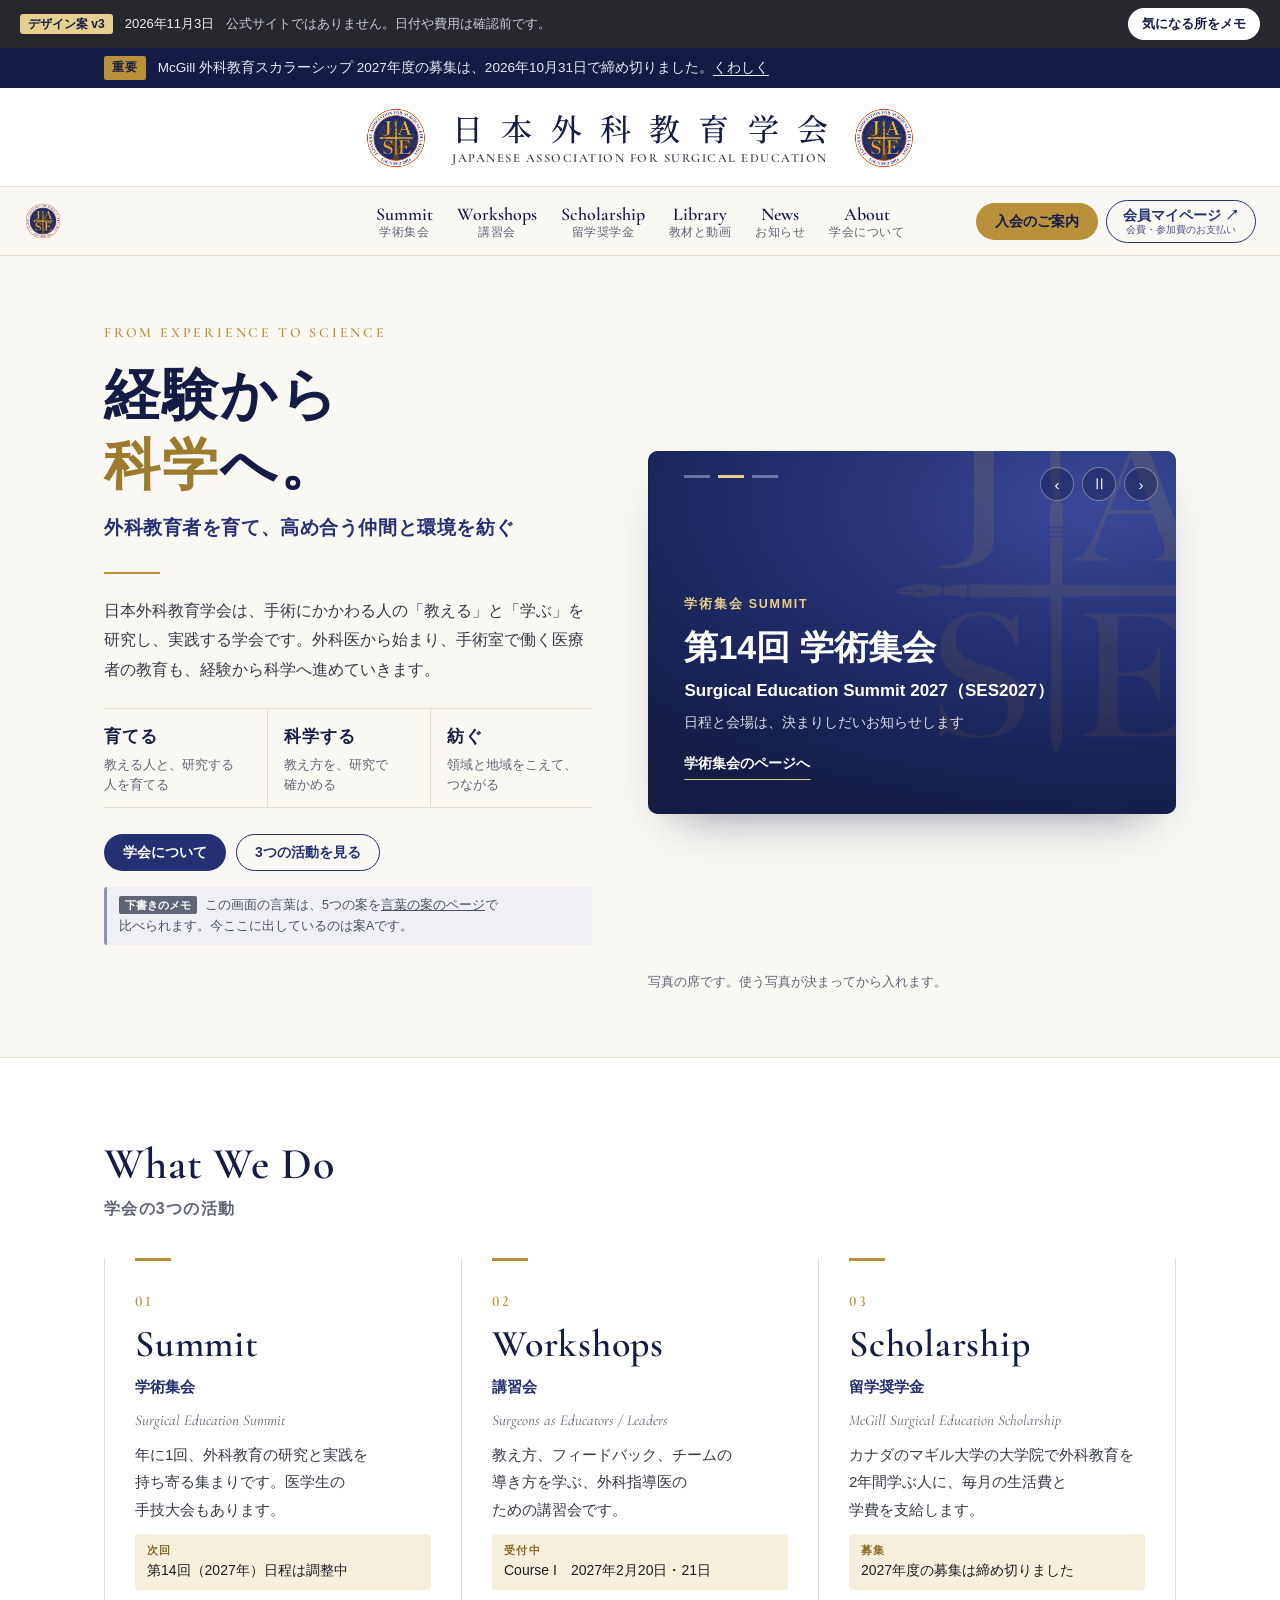
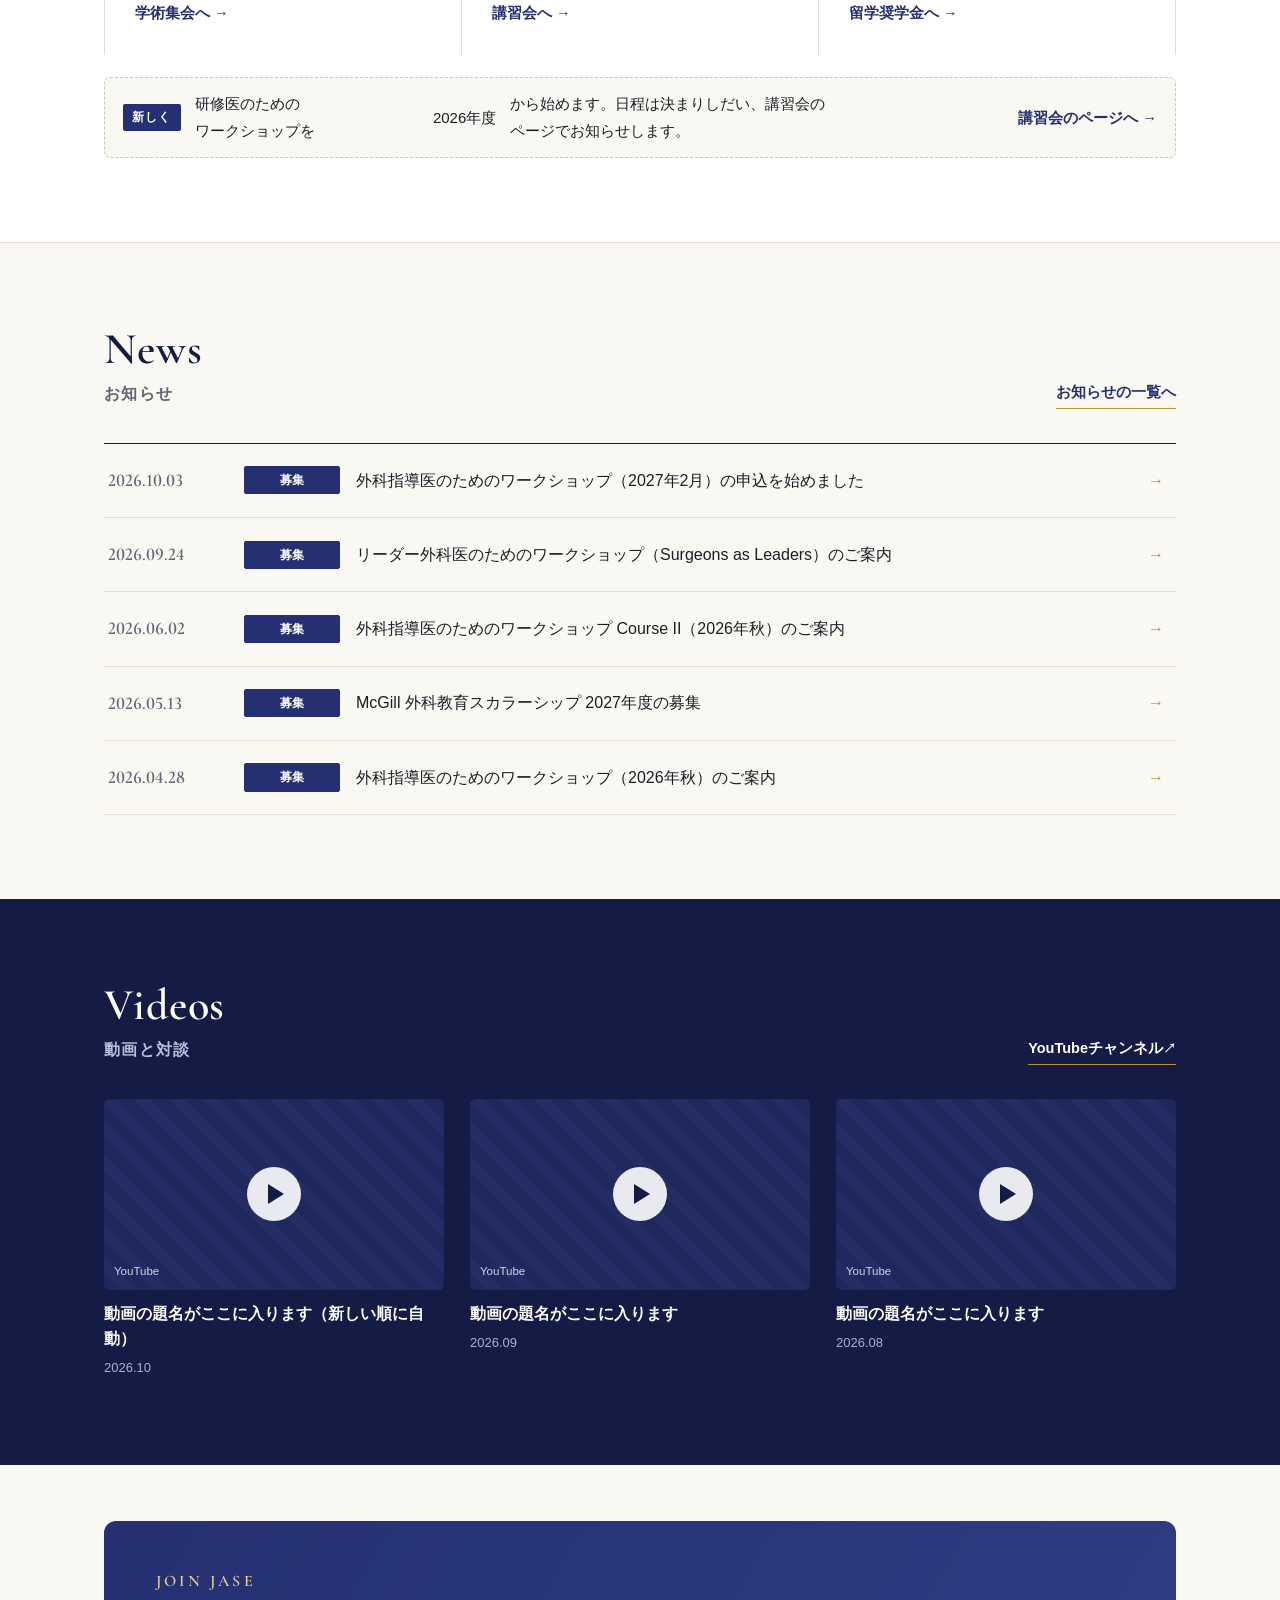
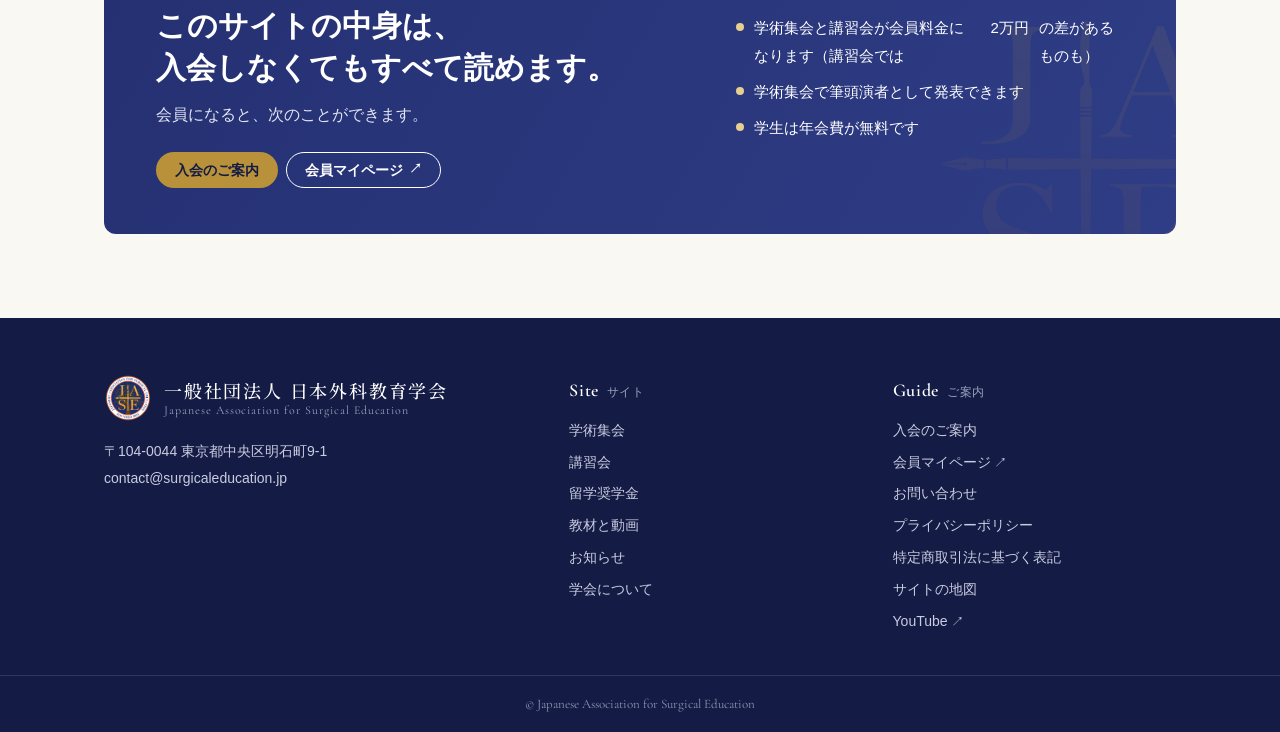
==== index.html @ 8f728ff6 "デザイン案 v3：ロゴの帯、3つの価値、言葉の案、受賞演題 学会の方の声を受けて、ロゴの帯を両側に紋章・間に学会名（明朝で仮置き）にし、 メニューの帯だけを画面の上に残す形にした。トップに3つの価値を" ====
<!doctype html>
<html lang="ja">
<head>
<meta charset="utf-8">
<meta name="viewport" content="width=device-width,initial-scale=1">
<title>【デザイン案】日本外科教育学会｜Japanese Association for Surgical Education</title>
<meta name="robots" content="noindex,nofollow">
<meta name="description" content="日本外科教育学会は、手術にかかわる人の「教える」と「学ぶ」を研究し、実践する学会です。学術集会、外科指導医のためのワークショップ、マギル大学への留学奨学金を通して、教育を経験から科学へ進めます。">
<link rel="preconnect" href="https://fonts.googleapis.com">
<link rel="preconnect" href="https://fonts.gstatic.com" crossorigin>
<link href="https://fonts.googleapis.com/css2?family=Cormorant+Garamond:ital,wght@0,500;0,600;1,500&display=swap" rel="stylesheet">
<!-- ロゴの帯の和文（明朝・仮置き）。使う字だけを読みこむ -->
<link href="https://fonts.googleapis.com/css2?family=Noto+Serif+JP:wght@500&text=%E4%B8%80%E8%88%AC%E7%A4%BE%E5%9B%A3%E6%B3%95%E4%BA%BA%E6%97%A5%E6%9C%AC%E5%A4%96%E7%A7%91%E6%95%99%E8%82%B2%E5%AD%A6%E4%BC%9A&display=swap" rel="stylesheet">
<link rel="stylesheet" href="style.css">
<link rel="stylesheet" href="draft-tools/memo.css">
</head>
<body data-page="トップ">

<!-- デザイン案です。日付・費用・名前は今のサイトから写したもので、学会の確認前です -->
<!-- 帯・お知らせの帯・ヘッダー・フッターは、ここで直してから python3 tools/parts.py でほかのページへ写す -->

<!-- part:bar -->
<!-- 下書きの帯：公開する本番では、この帯と draft-tools/ と robots の行を外す -->
<div class="dm-bar dm-ui" data-version="v3" data-date="2026-11-03">
<p><b>デザイン案 v3</b><span class="dm-date">2026年11月3日</span><span class="dm-warn">公式サイトではありません。日付や費用は確認前です。</span></p>
<button type="button" class="dm-toggle" aria-pressed="false">気になる所をメモ<span class="dm-count"></span></button>
</div>
<!-- /part:bar -->

<!-- part:notice -->
<div class="notice" data-sec="重要なお知らせの帯" role="region" aria-label="重要なお知らせ">
<div class="wrap"><b>重要</b><span>McGill 外科教育スカラーシップ 2027年度の募集は、2026年10月31日で締め切りました。<a href="scholarship.html">くわしく</a></span></div>
</div>
<!-- /part:notice -->

<!-- part:header -->
<!-- ロゴの帯：今のサイトの帯にならい、両側に紋章、間に学会名。和文の書体は、正式なロゴができるまでの仮置き -->
<div class="banner" data-sec="ロゴの帯">
<div class="wrap">
<a class="lockup" href="index.html" aria-label="日本外科教育学会 トップへ">
<img src="img/jase_seal.png" alt="日本外科教育学会の紋章">
<span class="name"><b>日本外科教育学会</b><span>Japanese Association for Surgical Education</span></span>
<img src="img/jase_seal.png" alt="">
</a>
</div>
</div>
<header class="hd" data-sec="メニュー">
<div class="wrap">
<a class="mini" href="index.html" aria-label="日本外科教育学会 トップへ" tabindex="-1"><img src="img/jase_seal.png" alt=""></a>
<nav class="gnav" aria-label="メインメニュー">
<a href="summit.html"><b>Summit</b><span>学術集会</span></a>
<a href="workshops.html"><b>Workshops</b><span>講習会</span></a>
<a href="scholarship.html"><b>Scholarship</b><span>留学奨学金</span></a>
<a href="library.html"><b>Library</b><span>教材と動画</span></a>
<a href="news.html"><b>News</b><span>お知らせ</span></a>
<a href="about.html"><b>About</b><span>学会について</span></a>
<a class="sp-only ext" href="#" data-todo="smoosy">会員マイページ</a>
</nav>
<div class="acts">
<a class="btn join" href="join.html">入会のご案内</a>
<a class="btn my" href="#" data-todo="smoosy"><span>会員マイページ ↗</span><small>会費・参加費のお支払い</small></a>
<button class="menu-btn" aria-label="メニューを開く" aria-expanded="false"><i></i></button>
</div>
</div>
</header>
<!-- /part:header -->

<main>
<section class="hero">
<div class="wrap">
<div data-sec="最初の画面">
<p class="eyebrow">FROM EXPERIENCE TO SCIENCE</p>
<h1 class="phrase">経験から<br><span class="em">科学</span>へ。</h1>
<p class="tag phrase">外科教育者を育て、高め合う仲間と環境を紡ぐ</p>
<div class="rule"></div>
<p class="lead">日本外科教育学会は、手術にかかわる人の「教える」と「学ぶ」を研究し、実践する学会です。外科医から始まり、手術室で働く医療者の教育も、経験から科学へ進めていきます。</p>
<ul class="values" aria-label="3つの価値">
<li><b>育てる</b><span>教える人と、研究する人を育てる</span></li>
<li><b>科学する</b><span>教え方を、研究で確かめる</span></li>
<li><b>紡ぐ</b><span>領域と地域をこえて、つながる</span></li>
</ul>
<div class="more"><a class="btn navy" href="about.html">学会について</a><a class="btn line pc-only" href="#pillars" style="color:var(--navy)">3つの活動を見る</a></div>
<p class="dm-note dm-ui">この画面の言葉は、5つの案を<a href="copy-ideas.html" style="text-decoration:underline">言葉の案のページ</a>で比べられます。今ここに出しているのは案Aです。</p>
</div>

<div class="car" data-sec="カルーセル" aria-roledescription="carousel" aria-label="注目のお知らせ">
<div class="track">
<article class="slide s1x" aria-roledescription="slide" aria-label="1枚目（全3枚）">
<div class="bg"></div>
<p class="kind">講習会 WORKSHOPS　受付中</p>
<p class="big">Surgeons as Educators</p>
<p class="ja">外科指導医のためのワークショップ Course I</p>
<p class="meta"><span class="nw">2027年2月20日（土）・21日（日）</span>　<span class="nw">聖路加国際大学</span></p>
<a class="go" href="workshops.html#courses">くわしく見る</a>
</article>
<article class="slide s2x" aria-roledescription="slide" aria-label="2枚目（全3枚）">
<div class="bg"></div>
<p class="kind">学術集会 SUMMIT</p>
<p class="big ja-big">第14回 学術集会</p>
<p class="ja">Surgical Education Summit 2027（SES2027）</p>
<p class="meta">日程と会場は、決まりしだいお知らせします</p>
<a class="go" href="summit.html">学術集会のページへ</a>
</article>
<article class="slide s3" aria-roledescription="slide" aria-label="3枚目（全3枚）">
<div class="bg"><div class="thumb"></div><div class="play"></div></div>
<p class="kind">動画 VIDEOS　新着</p>
<p class="ja" style="font-size:19px">新しい動画の題名がここに入ります</p>
<p class="meta">学会のYouTubeチャンネルの新着です</p>
<a class="go" href="library.html#videos">動画を見る</a>
</article>
</div>
<div class="dots" role="tablist"><button aria-label="1枚目" aria-current="true"></button><button aria-label="2枚目"></button><button aria-label="3枚目"></button></div>
<div class="car-ui"><button class="prev" aria-label="前へ">‹</button><button class="pause" aria-label="自動の切りかえを止める">Ⅱ</button><button class="next" aria-label="次へ">›</button></div>
</div>
<p class="photo-note">写真の席です。使う写真が決まってから入れます。</p>
</div>
</section>

<section class="sec pillars" id="pillars" data-sec="3つの活動">
<div class="wrap">
<div class="sec-hd"><div><span class="en">What We Do</span><h2>学会の3つの活動</h2></div></div>
<div class="p-grid">
<a class="p-card" href="summit.html">
<span class="num">01</span>
<span class="en">Summit</span>
<span class="ja">学術集会</span>
<span class="full">Surgical Education Summit</span>
<p class="phrase">年に1回、外科教育の研究と実践を持ち寄る集まりです。医学生の手技大会もあります。</p>
<span class="next"><b>次回</b>第14回（2027年）日程は調整中</span>
<span class="go">学術集会へ</span>
</a>
<a class="p-card" href="workshops.html">
<span class="num">02</span>
<span class="en">Workshops</span>
<span class="ja">講習会</span>
<span class="full">Surgeons as Educators / Leaders</span>
<p class="phrase">教え方、フィードバック、チームの導き方を学ぶ、外科指導医のための講習会です。</p>
<span class="next"><b>受付中</b>Course I　2027年2月20日・21日</span>
<span class="go">講習会へ</span>
</a>
<a class="p-card" href="scholarship.html">
<span class="num">03</span>
<span class="en">Scholarship</span>
<span class="ja">留学奨学金</span>
<span class="full">McGill Surgical Education Scholarship</span>
<p class="phrase">カナダのマギル大学の大学院で外科教育を2年間学ぶ人に、毎月の生活費と学費を支給します。</p>
<span class="next"><b>募集</b>2027年度の募集は締め切りました</span>
<span class="go">留学奨学金へ</span>
</a>
</div>
<a class="resident" href="workshops.html#resident"><b>新しく</b>研修医のためのワークショップを<span class="nw">2026年度</span>から始めます。日程は決まりしだい、講習会のページでお知らせします。<span class="go">講習会のページへ →</span></a>
</div>
</section>

<section class="sec" id="news" data-sec="お知らせ">
<div class="wrap">
<div class="sec-hd"><div><span class="en">News</span><h2>お知らせ</h2></div><a class="link" href="news.html">お知らせの一覧へ</a></div>
<div class="news-list">
<a href="news-article.html"><time>2026.10.03</time><span class="label k">募集</span><span class="t">外科指導医のためのワークショップ（2027年2月）の申込を始めました</span></a>
<a href="#" data-todo="article"><time>2026.09.24</time><span class="label k">募集</span><span class="t">リーダー外科医のためのワークショップ（Surgeons as Leaders）のご案内</span></a>
<a href="#" data-todo="article"><time>2026.06.02</time><span class="label k">募集</span><span class="t">外科指導医のためのワークショップ Course II（2026年秋）のご案内</span></a>
<a href="#" data-todo="article"><time>2026.05.13</time><span class="label k">募集</span><span class="t">McGill 外科教育スカラーシップ 2027年度の募集</span></a>
<a href="#" data-todo="article"><time>2026.04.28</time><span class="label k">募集</span><span class="t">外科指導医のためのワークショップ（2026年秋）のご案内</span></a>
</div>
</div>
</section>

<section class="sec videos" data-sec="動画と対談">
<div class="wrap">
<div class="sec-hd"><div><span class="en">Videos</span><h2>動画と対談</h2></div><a class="link ext" href="#" data-todo="youtube">YouTubeチャンネル</a></div>
<div class="v-grid">
<a class="v-card" href="#" data-todo="youtube"><div class="th"><small>YouTube</small></div><p>動画の題名がここに入ります（新しい順に自動）</p><time>2026.10</time></a>
<a class="v-card" href="#" data-todo="youtube"><div class="th"><small>YouTube</small></div><p>動画の題名がここに入ります</p><time>2026.09</time></a>
<a class="v-card" href="#" data-todo="youtube"><div class="th"><small>YouTube</small></div><p>動画の題名がここに入ります</p><time>2026.08</time></a>
</div>
</div>
</section>

<section id="join" data-sec="入会の帯">
<div class="wrap">
<div class="join-band">
<div>
<p class="en">JOIN JASE</p>
<h2 class="phrase">このサイトの中身は、<br>入会しなくてもすべて読めます。</h2>
<p>会員になると、次のことができます。</p>
<div class="acts"><a class="btn join" href="join.html">入会のご案内</a><a class="btn my ext" href="#" data-todo="smoosy">会員マイページ</a></div>
</div>
<ul>
<li>学術集会と講習会が会員料金になります（講習会では<span class="nw">2万円</span>の差があるものも）</li>
<li>学術集会で筆頭演者として発表できます</li>
<li>学生は年会費が無料です</li>
</ul>
</div>
</div>
</section>
</main>

<!-- part:footer -->
<footer class="ft" data-sec="フッター">
<div class="wrap">
<div>
<a class="brand" href="index.html"><img src="img/jase_seal.png" alt=""><div><b>一般社団法人 日本外科教育学会</b><span>Japanese Association for Surgical Education</span></div></a>
<address>〒104-0044 東京都中央区明石町9-1<br>contact@surgicaleducation.jp</address>
</div>
<div><h3>Site<small>サイト</small></h3><ul><li><a href="summit.html">学術集会</a></li><li><a href="workshops.html">講習会</a></li><li><a href="scholarship.html">留学奨学金</a></li><li><a href="library.html">教材と動画</a></li><li><a href="news.html">お知らせ</a></li><li><a href="about.html">学会について</a></li></ul></div>
<div><h3>Guide<small>ご案内</small></h3><ul><li><a href="join.html">入会のご案内</a></li><li><a class="ext" href="#" data-todo="smoosy">会員マイページ </a></li><li><a href="contact.html">お問い合わせ</a></li><li><a href="#" data-todo="page">プライバシーポリシー</a></li><li><a href="#" data-todo="page">特定商取引法に基づく表記</a></li><li><a href="#" data-todo="page">サイトの地図</a></li><li><a class="ext" href="#" data-todo="youtube">YouTube </a></li></ul></div>
</div>
<p class="copy">© Japanese Association for Surgical Education</p>
</footer>
<!-- /part:footer -->

<script src="site.js"></script>
<script src="draft-tools/memo.js"></script>
</body>
</html>
---- style.css ----
/* 日本外科教育学会 サイトのデザイン案 2026-11-03（v1 トップ、v2 下層ページ）
   色はロゴの紺（#243071）と金から取った。英字はロゴと同じ系統のセリフ、和文はゴシック。 */
:root{
  --navy:#243071;
  --navy-deep:#141b45;
  --navy-soft:#e9ebf4;
  --gold:#b8913a;
  --gold-light:#e6cf8f;
  --gold-wash:#f6efdc;
  --paper:#faf8f3;
  --white:#ffffff;
  --ink:#1b1e27;
  --sub:#5f6574;
  --line:#e4dfd2;
  --font-ja:"Hiragino Sans","Hiragino Kaku Gothic ProN","Noto Sans JP",sans-serif;
  --font-en:"Cormorant Garamond","Times New Roman",serif;
  --font-mincho:"Noto Serif JP","Hiragino Mincho ProN","Yu Mincho","YuMincho",serif;
  --wrap:1120px;
}
*{box-sizing:border-box;margin:0;padding:0}
html{scroll-behavior:smooth}
body{font-family:var(--font-ja);color:var(--ink);background:var(--paper);line-height:1.85;font-size:16px;-webkit-font-smoothing:antialiased}
a{color:inherit;text-decoration:none}
img{max-width:100%;display:block}
.wrap{max-width:var(--wrap);margin:0 auto;padding:0 24px}
.en{font-family:var(--font-en);letter-spacing:.02em}
/* セリフの数字は高さがそろわない（オールドスタイル）ので、そろう数字にする */
.en,.slide .big,time,.num,.gnav b{font-variant-numeric:lining-nums;font-feature-settings:"lnum" 1}
.phrase{word-break:auto-phrase;text-wrap:pretty}
:focus-visible{outline:3px solid var(--gold);outline-offset:3px}

/* 重要な連絡の帯 */
.notice{background:var(--navy-deep);color:#e9ebf4;font-size:13.5px}
.notice .wrap{display:flex;gap:12px;align-items:center;padding-top:8px;padding-bottom:8px}
.notice b{font-size:11.5px;letter-spacing:.08em;background:var(--gold);color:var(--navy-deep);padding:1px 8px;border-radius:2px;flex:0 0 auto}
.notice a{text-decoration:underline;text-underline-offset:3px;white-space:nowrap}

/* ヘッダー */
/* ロゴの帯：両側に紋章、間に学会名。2行とも同じ幅にそろえる（text-align-last:justify） */
.banner{background:var(--white);border-bottom:1px solid var(--line)}
.banner .wrap{display:flex;justify-content:center;padding-top:18px;padding-bottom:16px}
.lockup{display:inline-flex;align-items:center;gap:24px}
.lockup img{width:64px;height:64px}
.lockup .name{display:grid;width:max-content;gap:6px}
.lockup .name b{display:block;font-family:var(--font-mincho);font-weight:500;font-size:31px;line-height:1.1;color:var(--navy-deep);text-align:justify;text-align-last:justify;text-justify:inter-character}
.lockup .name span{display:block;font-family:var(--font-en);font-size:12.5px;font-weight:600;letter-spacing:.12em;line-height:1.2;text-transform:uppercase;color:#3b3f4b;text-align:justify;text-align-last:justify;white-space:nowrap}
/* メニューの帯：ここだけ画面の上に残る。ロゴの帯が見えなくなったら、左に小さな紋章を出す */
.hd{position:sticky;top:0;z-index:20;background:rgba(250,248,243,.94);backdrop-filter:blur(8px);border-bottom:1px solid var(--line)}
.hd .wrap{display:grid;grid-template-columns:1fr auto 1fr;align-items:center;height:68px;gap:20px;max-width:1340px}
.hd .gnav{justify-self:center}
.hd .acts{grid-column:3;justify-self:end}
.hd .mini{display:block;width:38px;opacity:0;pointer-events:none;transition:opacity .25s}
.hd.stuck .mini{opacity:1;pointer-events:auto}
.hd .mini img{width:38px;height:38px}
.brand{display:flex;align-items:center;gap:12px}
.brand img{width:48px;height:48px}
.brand b{display:block;font-size:18px;letter-spacing:.06em;font-weight:700;color:var(--navy-deep);line-height:1.3}
.brand span{display:block;font-family:var(--font-en);font-size:12px;letter-spacing:.08em;color:var(--sub);line-height:1.2;white-space:nowrap}
.brand div{min-width:0}
.gnav{display:flex;gap:4px}
.gnav a{display:block;text-align:center;padding:6px 10px;border-radius:4px;line-height:1.25;white-space:nowrap}
.gnav a b{display:block;font-family:var(--font-en);font-size:18px;font-weight:600;color:var(--navy-deep)}
.gnav a span{display:block;font-size:12px;color:var(--sub);letter-spacing:.04em}
.gnav a:hover{background:var(--navy-soft)}
.gnav .sp-only{display:none}
.acts{display:flex;gap:8px;align-items:center}
.btn{display:inline-flex;align-items:center;gap:6px;font-weight:700;font-size:14px;border-radius:999px;padding:9px 18px;line-height:1.2;border:1.5px solid transparent;transition:background .2s,color .2s;white-space:nowrap}
.btn.join{background:var(--gold);color:var(--navy-deep)}
.btn.join:hover{background:var(--gold-light)}
.btn.my{border-color:var(--navy);color:var(--navy)}
.btn.my:hover{background:var(--navy);color:#fff}
.hd .btn.my{flex-direction:column;gap:0;padding:6px 16px}
.hd .btn.my small{font-size:10px;font-weight:500;opacity:.8}
.photo-note{grid-column:2;font-size:12.5px;color:var(--sub);margin-top:-36px}
.btn.navy{background:var(--navy);color:#fff}
.btn.navy:hover{background:var(--navy-deep)}
.btn.line{border-color:currentColor}
.ext::after{content:"↗";font-size:.9em}
.menu-btn{display:none;width:44px;height:44px;border:1.5px solid var(--line);border-radius:8px;background:#fff;align-items:center;justify-content:center}
.menu-btn i,.menu-btn i::before,.menu-btn i::after{display:block;width:18px;height:2px;background:var(--navy-deep);position:relative;content:""}
.menu-btn i::before{position:absolute;top:-6px}
.menu-btn i::after{position:absolute;top:6px}

/* 最初の画面 */
.hero{padding:64px 0 56px}
.hero .wrap{display:grid;grid-template-columns:1fr 1.08fr;gap:56px;align-items:center}
.eyebrow{font-family:var(--font-en);font-size:14px;letter-spacing:.2em;color:var(--gold);font-weight:600}
.hero h1 .em{color:#9c7a2e}
.hero h1{font-size:56px;line-height:1.25;letter-spacing:.04em;color:var(--navy-deep);margin:14px 0 10px;font-weight:800}
.hero .tag{font-size:19px;font-weight:700;color:var(--navy);letter-spacing:.03em;text-wrap:balance}
.hero .rule{width:56px;height:2px;background:var(--gold);margin:26px 0 22px}
.hero p.lead{font-size:16px;color:#363b48}
.hero .more{margin-top:26px;display:flex;gap:10px;flex-wrap:wrap}
/* 受賞演題 */
.awards{list-style:none;border-top:1px solid var(--ink)}
.awards li{display:grid;grid-template-columns:200px 1fr;gap:6px 24px;padding:16px 4px;border-bottom:1px solid var(--line);align-items:baseline}
.awards .aw{font-size:13px;font-weight:700;color:#7a5f22;letter-spacing:.04em}
.awards b{font-size:15.5px;font-weight:700;color:var(--navy-deep);word-break:auto-phrase;text-wrap:pretty}

/* 言葉の案を比べるページ（下書きだけのページ） */
.ideas{display:grid;grid-template-columns:repeat(2,1fr);gap:24px}
.idea{background:var(--white);border:1px solid var(--line);border-radius:10px;overflow:hidden;display:flex;flex-direction:column}
.idea-hd{display:flex;gap:14px;align-items:center;padding:16px 22px;border-bottom:1px solid var(--line);background:var(--paper)}
.idea-no{display:grid;place-items:center;width:38px;height:38px;border-radius:50%;background:var(--navy);color:#fff;font-family:var(--font-en);font-size:20px;font-weight:600;flex:0 0 auto}
.idea-hd b{display:block;font-size:16px;color:var(--navy-deep);line-height:1.5}
.idea-hd div span{display:block;font-size:12.5px;color:var(--sub)}
.mock{padding:28px 28px 26px}
.mock .m-main{font-size:42px;line-height:1.28;font-weight:800;color:var(--navy-deep);letter-spacing:.04em;margin:10px 0 8px;word-break:auto-phrase}
.mock .m-main .em{color:#9c7a2e}
.mock .tag{font-size:16px;font-weight:700;color:var(--navy);letter-spacing:.03em;word-break:auto-phrase;text-wrap:balance}
.mock .rule{width:48px;height:2px;background:var(--gold);margin:18px 0 16px}
.mock .lead{font-size:15px;color:#363b48;word-break:auto-phrase;text-wrap:pretty}
.aim{margin-top:auto;padding:16px 22px 18px;border-top:1px dashed var(--line);font-size:14px;color:#4a4f5c;word-break:auto-phrase}
.aim b{display:inline-block;margin-right:8px;font-size:12px;color:#7a5f22;background:var(--gold-wash);border:1px solid var(--gold-light);border-radius:2px;padding:0 7px}

/* 3つの価値（ミッション宣言の柱） */
.values{list-style:none;display:grid;grid-template-columns:repeat(3,1fr);margin-top:24px;border-top:1px solid var(--line);border-bottom:1px solid var(--line)}
.values li{padding:12px 14px 12px 0;display:grid;gap:2px}
.values li + li{padding-left:16px;border-left:1px solid var(--line)}
.values b{font-size:17px;font-weight:800;color:var(--navy-deep);letter-spacing:.06em}
.values span{font-size:12.5px;color:var(--sub);line-height:1.6;word-break:auto-phrase}

/* カルーセル */
.car{position:relative;border-radius:10px;overflow:hidden;background:var(--navy-deep);box-shadow:0 24px 48px -28px rgba(20,27,69,.55)}
.car .track{display:flex;transition:transform .6s cubic-bezier(.4,0,.2,1)}
.slide{flex:0 0 100%;aspect-ratio:16/11;position:relative;color:#fff;padding:34px 36px;display:flex;flex-direction:column;justify-content:flex-end}
.slide .bg{position:absolute;inset:0;z-index:0}
.slide>*:not(.bg){position:relative;z-index:1}
.s2x .bg{background:radial-gradient(120% 90% at 85% 15%,#3a4a9a 0%,var(--navy) 45%,var(--navy-deep) 100%)}
.s2x .bg::after{content:"";position:absolute;right:-60px;top:-40px;width:360px;height:360px;background:url(img/jase_mark.png) center/contain no-repeat;opacity:.13}
.s1x .bg{background:linear-gradient(135deg,#1c2560 0%,#2c3a82 60%,#3c4c97 100%)}
.s1x .bg::after{content:"";position:absolute;left:36px;right:36px;top:34px;height:1px;background:rgba(230,207,143,.6)}
.s3 .bg{background:#10163a}
.s3 .thumb{position:absolute;inset:0;background:repeating-linear-gradient(45deg,#1a2252 0 14px,#1d2659 14px 28px)}
.s3 .play{position:absolute;left:50%;top:42%;transform:translate(-50%,-50%);width:72px;height:72px;border-radius:50%;background:rgba(255,255,255,.92)}
.s3 .play::after{content:"";position:absolute;left:29px;top:22px;border-left:20px solid var(--navy-deep);border-top:14px solid transparent;border-bottom:14px solid transparent}
.slide .kind{font-size:12.5px;letter-spacing:.14em;color:var(--gold-light);font-weight:700}
.slide .big{font-family:var(--font-en);font-size:46px;line-height:1.05;font-weight:600;margin:8px 0 6px}
.slide .big.ja-big{font-family:var(--font-ja);font-size:34px;font-weight:800;line-height:1.3}
.slide .ja{font-size:17px;font-weight:700}
.slide .meta{font-size:14px;opacity:.85;margin-top:4px}
.slide .go{margin-top:16px;align-self:flex-start;font-size:13.5px;font-weight:700;border-bottom:1px solid var(--gold-light);padding-bottom:2px}
.car-ui{position:absolute;right:18px;top:16px;display:flex;gap:8px;align-items:center;z-index:2}
.car-ui button{width:34px;height:34px;border-radius:50%;border:1px solid rgba(255,255,255,.35);background:rgba(20,27,69,.4);color:#fff;font-size:15px;cursor:pointer}
.dots{position:absolute;left:36px;top:24px;display:flex;gap:8px;z-index:2}
.dots button{width:26px;height:3px;border:0;background:rgba(255,255,255,.35);cursor:pointer;padding:0}
.dots button[aria-current="true"]{background:var(--gold-light)}

/* 見出しの共通 */
.sec{padding:84px 0}
.sec-hd{display:flex;align-items:flex-end;justify-content:space-between;gap:20px;margin-bottom:34px}
.sec-hd .en{display:block;font-size:44px;line-height:1;color:var(--navy-deep);font-weight:600}
.sec-hd h2{font-size:16px;color:var(--sub);font-weight:700;letter-spacing:.08em;margin-top:8px}
.sec-hd .link{font-size:14.5px;font-weight:700;color:var(--navy);border-bottom:1px solid var(--gold);padding-bottom:2px;white-space:nowrap}

/* 3本柱 */
.pillars{background:var(--white);border-top:1px solid var(--line);border-bottom:1px solid var(--line)}
.p-grid{display:grid;grid-template-columns:repeat(3,1fr);gap:0;border-left:1px solid var(--line)}
.p-card{border-right:1px solid var(--line);padding:30px 30px 28px;display:flex;flex-direction:column;gap:10px;position:relative;transition:background .25s}
.p-card:hover{background:var(--paper)}
.p-card::before{content:"";position:absolute;left:30px;top:0;width:36px;height:3px;background:var(--gold)}
.p-card .num{font-family:var(--font-en);font-size:15px;color:var(--gold);font-weight:600;letter-spacing:.1em}
.p-card .en{font-size:38px;line-height:1;color:var(--navy-deep);font-weight:600}
.p-card .ja{font-size:15px;font-weight:700;color:var(--navy)}
.p-card .full{font-family:var(--font-en);font-size:15px;color:var(--sub);font-style:italic;line-height:1.3}
.p-card p{font-size:15px;color:#363b48}
.p-card .next{margin-top:auto;display:grid;gap:0;font-size:14px;background:var(--gold-wash);padding:8px 12px;border-radius:4px;line-height:1.6}
.p-card .next b{font-size:11px;letter-spacing:.12em;color:#8a6a24}
.p-card .go{font-size:14.5px;font-weight:700;color:var(--navy)}
.p-card .go::after{content:" →"}
.resident .go{margin-left:auto;font-weight:700;color:var(--navy);white-space:nowrap}
.resident{margin-top:22px;display:flex;gap:14px;align-items:center;font-size:15px;border:1px dashed #cfc6ae;border-radius:6px;padding:12px 18px;background:var(--paper)}
.resident b{font-size:12px;letter-spacing:.1em;background:var(--navy);color:#fff;padding:2px 9px;border-radius:2px;flex:0 0 auto}

/* お知らせ */
.news-list{border-top:1px solid var(--ink)}
.news-list a{display:grid;grid-template-columns:120px 96px 1fr 24px;gap:16px;align-items:center;padding:20px 4px;border-bottom:1px solid var(--line);transition:background .2s}
.news-list a:hover{background:var(--white)}
.news-list time{font-family:var(--font-en);font-size:18px;color:var(--sub);font-weight:600}
.label{font-size:12px;font-weight:700;text-align:center;padding:2px 0;border-radius:2px;border:1px solid var(--navy);color:var(--navy)}
.label.k{background:var(--navy);color:#fff}
.news-list span.t{font-size:16px}
.news-list a::after{content:"→";color:var(--gold);font-weight:700}

/* 動画 */
.videos{background:var(--navy-deep);color:#fff}
.videos .sec-hd .en{color:#fff}
.videos .sec-hd h2{color:#b9bfd6}
.videos .sec-hd .link{color:#fff}
.v-grid{display:grid;grid-template-columns:repeat(3,1fr);gap:26px}
.v-card .th{aspect-ratio:16/9;border-radius:6px;position:relative;overflow:hidden;background:repeating-linear-gradient(45deg,#1f285c 0 12px,#232d64 12px 24px)}
.v-card .th::after{content:"";position:absolute;left:50%;top:50%;transform:translate(-50%,-50%);width:54px;height:54px;border-radius:50%;background:rgba(255,255,255,.9)}
.v-card .th::before{content:"";position:absolute;left:calc(50% - 6px);top:50%;transform:translateY(-50%);z-index:1;border-left:16px solid var(--navy-deep);border-top:10px solid transparent;border-bottom:10px solid transparent}
.v-card .th small{position:absolute;left:10px;bottom:8px;font-size:11.5px;color:#cfd4e6;z-index:1}
.v-card p{margin-top:12px;font-size:15.5px;font-weight:700;line-height:1.6}
.v-card time{font-size:13px;color:#aab1cc}
.v-more{margin-top:30px;display:flex;gap:12px;flex-wrap:wrap}
.v-more .btn{border-color:rgba(255,255,255,.5);color:#fff}
.v-more .btn:hover{background:#fff;color:var(--navy-deep)}

/* 論文 */
.papers li{list-style:none;border-left:3px solid var(--gold);padding:6px 0 6px 18px;margin-bottom:14px}
.papers b{display:block;font-size:16px}
.papers span{font-size:14px;color:var(--sub)}
.stage{display:inline-block;font-size:11.5px;background:var(--gold-wash);color:#7a5f22;border:1px solid var(--gold-light);padding:0 8px;border-radius:2px;margin-left:10px;vertical-align:4px}
.papers-note{font-size:14px;color:var(--sub)}

/* 入会 */
.join-band{background:linear-gradient(120deg,var(--navy) 0%,#2f3d86 100%);color:#fff;border-radius:12px;padding:46px 52px;display:grid;grid-template-columns:1.4fr 1fr;gap:36px;align-items:center;position:relative;overflow:hidden}
.join-band::after{content:"";position:absolute;right:-70px;bottom:-90px;width:320px;height:320px;background:url(img/jase_mark.png) center/contain no-repeat;opacity:.08}
.join-band .en{font-size:16px;letter-spacing:.2em;color:var(--gold-light);font-weight:600}
.join-band h2{font-size:30px;line-height:1.4;margin:8px 0 12px}
.join-band p{font-size:15.5px;color:#e3e6f2}
.join-band ul{list-style:none;display:grid;gap:8px;font-size:15px}
.join-band li{display:flex;gap:10px;align-items:baseline}
.join-band li::before{content:"";flex:0 0 8px;height:8px;border-radius:50%;background:var(--gold-light);transform:translateY(-2px)}
.join-band .acts{margin-top:22px;position:relative;z-index:1}
.join-band .btn.my{border-color:#fff;color:#fff}
.join-band .btn.my:hover{background:#fff;color:var(--navy-deep)}

/* フッター */
.ft{background:var(--navy-deep);color:#c9cde0;font-size:14px;margin-top:84px}
.ft .wrap{display:grid;grid-template-columns:1.5fr 1fr 1fr;gap:40px;padding-top:56px;padding-bottom:40px}
.ft .brand b{color:#fff;font-family:var(--font-mincho);font-weight:500;letter-spacing:.1em}
.ft .brand span{color:#9aa1bd}
.ft address{font-style:normal;margin-top:16px;line-height:1.9}
.ft h3{font-family:var(--font-en);font-size:18px;color:#fff;font-weight:600;margin-bottom:10px;letter-spacing:.04em}
.ft h3 small{font-family:var(--font-ja);font-size:11.5px;font-weight:500;color:#9aa1bd;margin-left:8px;letter-spacing:.04em}
.ft ul{list-style:none;display:grid;gap:6px}
.ft a:hover{color:#fff;text-decoration:underline}
.ft .copy{border-top:1px solid rgba(255,255,255,.12);text-align:center;font-family:var(--font-en);font-size:13px;padding:16px;color:#8f96b3}

/* スマホ */
@media (max-width:1240px){
  .hd .wrap{grid-template-columns:auto 1fr auto}
  .brand span{display:none}
}
@media (max-width:1100px){
  .gnav a span{font-size:10.5px}
  .gnav a{padding:6px 7px}
  .gnav a b{font-size:16.5px}
}
@media (max-width:900px){
  .gnav{display:none}
  .menu-btn{display:inline-flex}
  .hd.open .gnav{display:grid;grid-template-columns:1fr 1fr;gap:4px;position:absolute;top:100%;left:0;right:0;background:var(--paper);border-bottom:1px solid var(--line);padding:12px 16px 18px;box-shadow:0 18px 30px -20px rgba(20,27,69,.4)}
  .hd.open .gnav a{text-align:left;padding:10px 12px;border:1px solid var(--line);background:#fff}
  .hd.open .gnav .sp-only{display:block;grid-column:1/-1;text-align:center;color:var(--navy);font-weight:700}
  .hd .btn.my{padding:6px 10px;font-size:12px}
  .hd .btn.my small{display:none}
  .pc-only{display:none}
  .photo-note{grid-column:auto;margin-top:-20px}
  .brand span{display:none}
  .hero .wrap{grid-template-columns:1fr;gap:34px}
  .p-grid,.v-grid{grid-template-columns:1fr}
  .p-grid{border-left:0}
  .p-card{border-right:0;border-bottom:1px solid var(--line);padding:28px 4px}
  .p-card::before{left:4px}
  .join-band{grid-template-columns:1fr;padding:34px 26px}
  .ft .wrap{grid-template-columns:1fr;gap:26px}
}
@media (max-width:600px){
  body{font-size:15.5px}
  .hd .wrap{display:flex;height:auto;padding-top:8px;padding-bottom:8px}
  .hd .mini{display:none}
  .hd .acts{width:100%;display:grid;grid-template-columns:1fr 1fr auto;gap:8px}
  .banner .wrap{padding-top:12px;padding-bottom:10px}
  .lockup{gap:12px}
  .lockup img{width:42px;height:42px}
  .lockup .name{gap:4px}
  .lockup .name b{font-size:21px}
  .lockup .name span{font-size:8px;letter-spacing:.06em}
  .values li{padding-right:8px}
  .values li + li{padding-left:10px}
  .values b{font-size:15px}
  .values span{font-size:11.5px}
  .hd .acts .btn{justify-content:center}
  .brand b{font-size:16px}
  .wrap{padding:0 16px}
  .brand img{width:40px;height:40px}
  .brand b{font-size:15px;white-space:nowrap;letter-spacing:.02em}
  .btn{padding:8px 14px;font-size:13.5px}
  .hero{padding:36px 0 40px}
  .hero h1{font-size:36px;margin:8px 0 6px}
  .hero .rule{margin:16px 0 14px}
  .brand img{width:34px;height:34px}
  .hero .tag{font-size:16.5px}
  .slide{padding:24px 22px;aspect-ratio:4/4.2}
  .slide .big{font-size:36px}
  .dots{left:22px}
  .sec{padding:60px 0}
  .sec-hd{flex-direction:column;align-items:flex-start;gap:10px}
  .sec-hd .en{font-size:36px}
  .news-list a{grid-template-columns:auto 1fr;gap:6px 12px;padding:16px 2px}
  .news-list time{font-size:16px}
  .news-list .label{justify-self:start;padding:1px 10px}
  .news-list span.t{grid-column:1/-1;font-size:15.5px}
  .news-list a::after{display:none}
  .join-band h2{font-size:24px}
  .resident{flex-direction:column;align-items:flex-start;gap:6px}
}

/* ===== 下層ページ（v2・2026-11-03）。トップと同じ色と書体だけで組む ===== */
[id]{scroll-margin-top:96px}
.gnav a[aria-current="page"]{background:var(--navy-soft);box-shadow:inset 0 -2px 0 var(--gold)}
.btn.join[aria-current="page"]{background:var(--gold-light)}
.sec.white{background:var(--white);border-top:1px solid var(--line);border-bottom:1px solid var(--line)}
.ft{margin-top:0}
main > :last-child:not(.sec){margin-bottom:84px}
#join{padding-top:56px}

/* 文節で折る（kaigyo.md）。日付と金額は途中で折らない */
.c-meta dd,.c-name .ja,.card p,.card li,.h3,.facts dd,.steps p,.steps b,.mat p,.mat b,.voice p,.status-band p,.status-band b,.tbl td,.tbl-note,.join-note p,.join-note b,.timeline p,.faq summary,.faq .a p,.doclinks a,.m-grid p,.scholar .nm,.news-list span.t,.article h1,.article .body > p,.mission .lead,.greet p,.join-band li,.resident,.slide .meta,.ph-lead,.sec-lead,.mail,.past-link{word-break:auto-phrase;text-wrap:pretty}
/* 英字の数字を高さのそろう形にする */
.ph-en,.tbl .yr,.scholar .yr,.timeline time,.kicker,.article .meta time,.steps li::before,.pager,.next-box .sub{font-variant-numeric:lining-nums;font-feature-settings:"lnum" 1}
.nw{white-space:nowrap}

/* ページの見出し */
.ph{position:relative;overflow:hidden;background:var(--white);border-bottom:1px solid var(--line);padding:22px 0 44px}
.ph::after{content:"";position:absolute;right:-150px;top:-50px;width:380px;height:380px;background:url(img/jase_mark.png) center/contain no-repeat;opacity:.06;pointer-events:none}
.ph .wrap{position:relative;z-index:1}
.crumb{display:flex;flex-wrap:wrap;gap:4px 10px;font-size:13px;color:var(--sub)}
.crumb a{color:var(--navy);text-decoration:underline;text-underline-offset:3px}
.crumb i{font-style:normal;color:#a5a9b5}
.ph-body{display:grid;grid-template-columns:1fr 1.05fr;gap:24px 56px;align-items:end;margin-top:30px}
.ph-en{font-family:var(--font-en);font-size:76px;line-height:.95;font-weight:600;color:var(--navy-deep);letter-spacing:.01em;font-variant-numeric:lining-nums}
.ph h1{font-size:22px;font-weight:800;color:var(--navy);margin-top:14px;letter-spacing:.04em;line-height:1.5}
.ph h1 small{display:block;font-family:var(--font-en);font-size:17px;font-weight:500;font-style:italic;color:var(--sub);letter-spacing:.02em;line-height:1.4;margin-top:2px}
.ph-lead{font-size:16px;color:#363b48;border-left:2px solid var(--gold);padding-left:20px}
.toc{display:flex;flex-wrap:wrap;gap:8px;margin-top:28px}
.toc a{font-size:13.5px;font-weight:700;color:var(--navy);border:1px solid var(--line);background:var(--paper);border-radius:999px;padding:6px 14px;line-height:1.4}
.toc a::before{content:"↓";margin-right:6px;color:var(--gold)}
.toc a:hover{border-color:var(--navy)}
.ph.slim{padding-bottom:18px}
.ph.slim::after{display:none}

/* 本文の部品 */
.sec-lead{max-width:46em;margin:-14px 0 28px;color:#363b48}
.h3{font-size:19px;font-weight:800;color:var(--navy-deep);line-height:1.5;margin-bottom:10px}
.kicker .st{font-family:var(--font-ja);letter-spacing:.06em;vertical-align:2px;margin-left:6px}
.kicker{font-family:var(--font-en);font-size:14px;letter-spacing:.2em;color:var(--gold);font-weight:600;font-variant-numeric:lining-nums}
.btns{display:flex;flex-wrap:wrap;gap:10px;margin-top:22px}
.more-link{font-size:14.5px;font-weight:700;color:var(--navy);border-bottom:1px solid var(--gold);padding-bottom:2px}
.tbd{display:inline-block;font-size:.88em;font-weight:700;color:#7a5f22;background:var(--gold-wash);border:1px dashed #d4bd84;border-radius:3px;padding:0 7px;line-height:1.6;white-space:nowrap}
.fill{display:grid;place-items:center;text-align:center;padding:20px;border:1.5px dashed #cfc6ae;border-radius:8px;color:var(--sub);font-size:13.5px;background:repeating-linear-gradient(-45deg,#f6f2e6 0 10px,#faf7ef 10px 20px)}
.fill.photo{aspect-ratio:4/3}
.st{display:inline-block;font-size:12px;font-weight:700;letter-spacing:.06em;padding:2px 10px;border-radius:2px;line-height:1.6;white-space:nowrap}
.st.open{background:var(--navy);color:#fff}
.st.closed{background:var(--line);color:var(--sub)}
.st.soon{background:var(--gold-wash);color:#7a5f22;border:1px solid var(--gold-light)}

/* 事実の表（日程・会場など） */
.facts{display:grid;grid-template-columns:8em 1fr;border-top:1px solid var(--ink)}
.facts dt,.facts dd{padding:13px 4px;border-bottom:1px solid var(--line)}
.facts dt{font-weight:700;color:var(--navy);font-size:14.5px}
.facts dd{font-size:15.5px}

/* 入会へのひとこと */
.join-note{display:flex;gap:14px 24px;align-items:center;justify-content:space-between;flex-wrap:wrap;background:var(--gold-wash);border:1px solid var(--gold-light);border-radius:8px;padding:18px 22px;margin-top:24px}
.join-note b{display:block;color:var(--navy-deep);font-size:16px;line-height:1.5}
.join-note > div{flex:1 1 420px}
.join-note p{font-size:14.5px;color:#4a4f5c}

/* 次の学術集会 */
.next-box{display:grid;grid-template-columns:1fr 1.25fr;gap:44px;align-items:start}
.next-box h3{font-size:30px;font-weight:800;color:var(--navy-deep);line-height:1.35;margin:8px 0 2px}
.next-box .sub{font-family:var(--font-en);font-style:italic;color:var(--sub);font-size:18px;margin-bottom:18px}
.past-link{display:inline-block;margin-top:14px;font-size:14px;color:var(--sub)}
.past-link a{color:var(--navy);font-weight:700;border-bottom:1px solid var(--gold)}

/* 表 */
.tbl{width:100%;border-collapse:collapse;font-size:15px}
.tbl th,.tbl td{text-align:left;padding:13px 10px;border-bottom:1px solid var(--line);vertical-align:top}
.tbl thead th{font-size:12.5px;letter-spacing:.08em;color:var(--sub);border-bottom:1px solid var(--ink);font-weight:700;padding-top:0}
.tbl tbody th{font-weight:800;color:var(--navy-deep);white-space:nowrap}
.tbl .yr{font-family:var(--font-en);font-size:19px;font-weight:600;line-height:1.3;font-variant-numeric:lining-nums;color:var(--navy-deep)}
.tbl a{color:var(--navy);font-weight:700;border-bottom:1px solid var(--gold);white-space:nowrap}
.tbl tr.latest{background:var(--gold-wash)}
.tbl .price{font-weight:800;color:var(--navy-deep);white-space:nowrap}
.tbl-note{font-size:13.5px;color:var(--sub);margin-top:14px}

/* カード */
.cards2,.cards3{display:grid;gap:20px}
.cards2{grid-template-columns:repeat(2,1fr)}
.cards3{grid-template-columns:repeat(3,1fr)}
.card{position:relative;background:var(--white);border:1px solid var(--line);border-radius:8px;padding:26px 26px 24px}
.card::before{content:"";position:absolute;left:26px;top:-1px;width:36px;height:3px;background:var(--gold)}
.card .num{font-family:var(--font-en);font-size:15px;color:var(--gold);font-weight:600;letter-spacing:.1em}
.card p{font-size:15px;color:#4a4f5c}
.card ul{list-style:none;display:grid;gap:6px;font-size:15px;margin-top:6px}
.card li{display:flex;gap:10px;align-items:baseline}
.card li::before{content:"";flex:0 0 7px;height:7px;border-radius:50%;background:var(--gold);transform:translateY(-2px)}
a.card{display:block;transition:border-color .2s,background .2s}
a.card:hover{border-color:var(--navy);background:var(--paper)}
a.card{display:flex;flex-direction:column}
a.card .go{display:block;margin-top:auto;padding-top:12px;font-size:14px;font-weight:700;color:var(--navy)}
a.card .go::after{content:" →"}
.tags{display:flex;flex-wrap:wrap;gap:6px;list-style:none;margin-top:14px}
.tags li{font-size:12.5px;font-weight:700;background:var(--navy-soft);color:var(--navy);border-radius:999px;padding:2px 11px}
.tags li::before{display:none}
.kind-tag{display:inline-block;font-size:11.5px;font-weight:700;letter-spacing:.08em;color:#7a5f22;margin-bottom:4px}

/* 講習会の一覧 */
.courses{display:grid;gap:14px}
.course{display:grid;grid-template-columns:minmax(220px,1fr) 3fr 124px;gap:28px;align-items:center;background:var(--white);border:1px solid var(--line);border-left:3px solid var(--navy);border-radius:6px;padding:20px 24px}
.course.soon{border-left-color:var(--gold);background:var(--paper)}
.c-name .en{display:block;font-size:23px;font-weight:600;color:var(--navy-deep);line-height:1.15}
.c-name .en em{font-style:normal;color:#9c7a2e}
.c-name .ja{display:block;font-size:13.5px;font-weight:700;color:var(--navy);margin-top:6px;line-height:1.5}
.c-who{display:block;font-size:12.5px;color:var(--sub);margin-top:4px;line-height:1.5;word-break:auto-phrase}
.c-meta{display:grid;grid-template-columns:1.1fr .45fr 1.9fr 1fr;gap:18px}
.c-meta dt{font-size:11.5px;color:var(--sub);letter-spacing:.06em;font-weight:700}
.c-meta dd{font-size:14.5px;line-height:1.6}
.c-act{display:grid;gap:10px;justify-items:end}
.c-act .btn{padding:8px 16px;font-size:13.5px}

/* 声 */
.voices{display:grid;grid-template-columns:repeat(3,1fr);gap:20px}
.voice{background:var(--white);border:1px solid var(--line);border-radius:8px;padding:26px 24px 20px;position:relative}
.voice::before{content:"“";position:absolute;left:18px;top:-6px;font-family:var(--font-en);font-size:64px;line-height:1;color:var(--gold-light)}
.voice p{font-size:15px;line-height:1.85}
.voice cite{display:block;margin-top:12px;font-style:normal;font-size:13px;color:var(--sub)}

/* 講師の席 */
.people{display:grid;grid-template-columns:repeat(8,1fr);gap:16px}
.person{text-align:center}
.person .face{aspect-ratio:1;border-radius:50%;border:1.5px dashed #cfc6ae;background:repeating-linear-gradient(-45deg,#f6f2e6 0 8px,#faf7ef 8px 16px)}
.person .ln{display:block;height:8px;border-radius:4px;background:var(--line);margin:12px auto 0;width:70%}
.person .ln + .ln{width:90%;margin-top:6px;opacity:.6}

/* いまの募集の帯 */
.status-band{display:grid;justify-items:start;grid-template-columns:auto 1fr auto;gap:20px 28px;align-items:center;background:var(--white);border:1px solid var(--line);border-left:4px solid var(--sub);border-radius:8px;padding:24px 28px}
.status-band b{display:block;font-size:19px;color:var(--navy-deep);line-height:1.5}
.status-band p{font-size:15px;color:#4a4f5c}

/* 流れ */
.steps{list-style:none;display:grid;grid-template-columns:repeat(var(--n,4),1fr);gap:0;counter-reset:st}
.steps li{position:relative;padding:0 22px 0 0}
.steps li::before{counter-increment:st;content:counter(st,decimal-leading-zero);display:grid;place-items:center;width:46px;height:46px;border-radius:50%;background:var(--navy);color:#fff;font-family:var(--font-en);font-size:18px;font-weight:600;font-variant-numeric:lining-nums;position:relative;z-index:1}
.steps li::after{content:"";position:absolute;left:46px;right:0;top:23px;height:1px;background:var(--gold-light)}
.steps li:last-child::after{display:none}
.steps b{display:block;margin-top:14px;font-size:16px;color:var(--navy-deep)}
.steps p{font-size:14.5px;color:#4a4f5c;margin-top:4px;padding-right:8px}

/* 奨学生 */
.scholars{display:grid;grid-template-columns:repeat(3,1fr);gap:20px}
.scholar{border-top:2px solid var(--navy);padding-top:14px}
.scholar .yr{font-family:var(--font-en);font-size:28px;font-weight:600;color:var(--navy-deep);line-height:1.2;font-variant-numeric:lining-nums}
.scholar .nm{display:block;margin-top:6px;font-size:14px;color:var(--sub)}
.scholar a{display:inline-block;margin-top:8px;font-size:14px;font-weight:700;color:var(--navy);border-bottom:1px solid var(--gold)}

/* よくある質問 */
.faq{border-top:1px solid var(--ink)}
.faq details{border-bottom:1px solid var(--line)}
.faq summary{list-style:none;cursor:pointer;display:flex;gap:16px;align-items:baseline;padding:18px 44px 18px 4px;position:relative;font-weight:700;font-size:16px;line-height:1.6}
.faq summary::-webkit-details-marker{display:none}
.faq summary::before{content:"Q";font-family:var(--font-en);font-size:22px;color:var(--gold);line-height:1}
.faq summary::after{content:"+";position:absolute;right:10px;top:14px;font-size:24px;line-height:1.2;color:var(--navy);font-weight:400}
.faq details[open] summary::after{content:"−"}
.faq .a{display:flex;gap:16px;align-items:baseline;padding:0 4px 22px;font-size:15px;color:#363b48}
.faq .a::before{content:"A";font-family:var(--font-en);font-size:22px;color:var(--navy);line-height:1}

/* 教材 */
.mats{display:grid;grid-template-columns:repeat(2,1fr);gap:20px}
.mat{display:grid;grid-template-columns:120px 1fr;gap:20px;align-items:center;background:var(--white);border:1px solid var(--line);border-radius:8px;padding:18px;transition:border-color .2s}
.mat:hover{border-color:var(--navy)}
.mat .fill{aspect-ratio:1;padding:6px;font-size:11.5px}
.mat b{display:block;font-size:17px;color:var(--navy-deep);line-height:1.5}
.mat p{font-size:14px;color:#4a4f5c}
.v-grid.six{grid-template-columns:repeat(3,1fr);row-gap:34px}
.papers{list-style:none}
.papers .ex{font-size:12px;font-weight:700;color:#fff;background:var(--navy);border-radius:2px;padding:1px 7px;margin-right:8px;vertical-align:2px}

/* お知らせの一覧 */
.filter{display:flex;flex-wrap:wrap;gap:12px 18px;align-items:center;justify-content:space-between;margin-bottom:18px}
.chips{display:flex;flex-wrap:wrap;gap:8px}
.chips button{font:inherit;font-size:13.5px;font-weight:700;color:var(--navy);background:var(--white);border:1px solid var(--line);border-radius:999px;padding:6px 15px;cursor:pointer;line-height:1.4}
.chips button[aria-pressed="true"]{background:var(--navy);border-color:var(--navy);color:#fff}
.filter .yr-pick{display:flex;gap:12px;align-items:center;font-size:14px}
.filter select,.field select{-webkit-appearance:none;appearance:none;background:#fff url("data:image/svg+xml,%3Csvg xmlns=%27http://www.w3.org/2000/svg%27 width=%2712%27 height=%278%27%3E%3Cpath d=%27M1 1l5 5 5-5%27 fill=%27none%27 stroke=%27%23243071%27 stroke-width=%271.6%27/%3E%3C/svg%3E") no-repeat right 12px center}
.filter select{font:inherit;font-size:14px;font-weight:700;color:var(--navy);padding:6px 34px 6px 14px;border:1px solid var(--line);border-radius:999px;line-height:1.4}
.filter .count{font-size:13.5px;color:var(--sub);min-width:3em;text-align:right}
.news-list a[hidden]{display:none}
.news-empty{padding:30px 4px;color:var(--sub);border-bottom:1px solid var(--line)}
.label.imp{background:var(--gold);border-color:var(--gold);color:var(--navy-deep)}
.label.rep{border-color:var(--gold);color:#7a5f22}
.pager{display:flex;gap:6px;justify-content:center;margin-top:30px}
.pager span,.pager a{display:grid;place-items:center;min-width:38px;height:38px;border-radius:50%;font-family:var(--font-en);font-size:17px;font-weight:600;color:var(--navy);font-variant-numeric:lining-nums}
.pager .now{background:var(--navy);color:#fff}

/* 記事 */
.article{max-width:780px;margin:0 auto}
.article .meta{display:flex;gap:14px;align-items:center}
.article .meta time{font-family:var(--font-en);font-size:19px;color:var(--sub);font-weight:600}
.article .meta .label{padding:1px 12px}
.article h1{font-size:30px;line-height:1.5;color:var(--navy-deep);margin:14px 0 30px;font-weight:800;letter-spacing:.02em}
.article .body > p{margin-bottom:1.1em;font-size:16.5px}
.article .facts{margin:26px 0 8px}
.pager-row{display:grid;grid-template-columns:1fr auto 1fr;gap:16px;align-items:center;max-width:780px;margin:44px auto 0;padding-top:22px;border-top:1px solid var(--line);font-size:14.5px}
.pager-row a{color:var(--navy);font-weight:700}
.pager-row .nx{text-align:right}
.article ~ .dm-note,.form ~ .dm-note{max-width:780px}
.article ~ .dm-note{margin-left:auto;margin-right:auto}
.related{max-width:780px;margin:40px auto 0}

/* 学会について */
.mission{background:var(--navy-deep);color:#fff;position:relative;overflow:hidden}
.mission::after{content:"";position:absolute;right:-90px;bottom:-110px;width:440px;height:440px;background:url(img/jase_mark.png) center/contain no-repeat;opacity:.07}
.mission .wrap{position:relative;z-index:1}
.mission .kicker{color:var(--gold-light)}
.mission h2{font-size:50px;line-height:1.3;font-weight:800;letter-spacing:.04em;margin-top:12px}
.mission h2 .em{color:var(--gold-light)}
.mission .tag{font-size:20px;font-weight:700;color:var(--gold-light);margin-top:10px}
.mission .lead{max-width:40em;color:#d9dcea;margin-top:22px}
.m-grid{display:grid;grid-template-columns:repeat(3,1fr);gap:0;margin-top:48px;border-top:1px solid rgba(255,255,255,.2)}
.m-grid div{padding:26px 30px 0 0}
.m-grid div + div{padding-left:30px;border-left:1px solid rgba(255,255,255,.14)}
.m-grid b{display:block;font-size:28px;font-weight:800;letter-spacing:.06em}
.m-grid p{font-size:15px;color:#c9cde0;margin-top:8px}
.greet{display:grid;grid-template-columns:260px 1fr;gap:40px;align-items:start}
.greet .fill{aspect-ratio:3/4}
.greet .nm{margin-top:18px;font-size:14.5px;color:var(--sub)}
.org{display:grid;justify-items:center;gap:0}
.org .box{min-width:200px;text-align:center;font-weight:800;color:var(--navy-deep);background:var(--white);border:1.5px solid var(--navy);border-radius:6px;padding:10px 20px}
.org .box small{display:block;font-weight:500;font-size:12px;color:var(--sub)}
.org .ln{width:1.5px;height:26px;background:var(--navy)}
/* 木の形：横線は両端の箱の中心から中心まで。各箱へ縦の線をおろす */
.org .row{display:grid;grid-template-columns:repeat(var(--n,3),minmax(0,1fr));gap:14px;width:100%;max-width:820px;padding-top:26px;position:relative}
.org .row::before{content:"";position:absolute;top:0;left:calc(50% / var(--n,3));right:calc(50% / var(--n,3));height:1.5px;background:var(--navy)}
.org .row .box{position:relative;min-width:0;border:1.5px dashed #cfc6ae;font-weight:700;color:var(--sub);background:repeating-linear-gradient(-45deg,#f6f2e6 0 10px,#faf7ef 10px 20px)}
.org .row .box::before{content:"";position:absolute;left:50%;top:-27.5px;width:1.5px;height:26px;background:var(--navy)}
.timeline{list-style:none;border-left:2px solid var(--gold-light);margin-left:7px;max-width:760px}
.timeline li{position:relative;padding:0 0 28px 30px}
.timeline li:last-child{padding-bottom:4px}
.timeline li::before{content:"";position:absolute;left:-8px;top:9px;width:14px;height:14px;border-radius:50%;background:var(--gold);box-shadow:0 0 0 4px var(--paper)}
.timeline time{display:block;font-family:var(--font-en);font-size:21px;font-weight:600;color:var(--navy-deep);line-height:1.3;font-variant-numeric:lining-nums}
.timeline p{font-size:15.5px;margin-top:2px}
.story{max-width:760px;margin-top:30px;border:1px solid var(--line);border-radius:8px;background:var(--white)}
.story summary{cursor:pointer;padding:16px 20px;font-weight:700;color:var(--navy)}
.story .in{padding:0 20px 20px;font-size:15px;color:#363b48}
.story .in p + p{margin-top:.8em}
.doclinks{display:grid;grid-template-columns:repeat(3,1fr);gap:12px}
.doclinks a{display:flex;justify-content:space-between;gap:12px;align-items:center;background:var(--white);border:1px solid var(--line);border-radius:6px;padding:16px 18px;font-weight:700;color:var(--navy-deep)}
.doclinks a::after{content:"→";color:var(--gold)}
.doclinks a:hover{border-color:var(--navy)}

/* お問い合わせ */
.form{display:grid;gap:20px;max-width:760px}
.field label,.field .lb{display:block;font-weight:700;font-size:14.5px;margin-bottom:6px;color:var(--navy-deep)}
.req{display:inline-block;font-size:11px;font-weight:700;background:var(--navy);color:#fff;border-radius:2px;padding:0 6px;margin-left:8px;vertical-align:1px}
.field input,.field select,.field select{padding-right:38px}
.field textarea{width:100%;font:inherit;font-size:16px;padding:12px 14px;border:1px solid #cfcab9;border-radius:6px;background:#fff;color:var(--ink)}
.field textarea{min-height:160px;resize:vertical}
.check{display:flex;gap:10px;align-items:flex-start;font-size:14.5px}
.check input{margin-top:6px;width:18px;height:18px;accent-color:var(--navy)}
.check a{color:var(--navy);text-decoration:underline;text-underline-offset:3px}
.form .btn{justify-self:start;font-size:15px;padding:12px 28px;border:0;cursor:pointer}
.mail{font-size:15px;color:#363b48;margin-top:28px}
.mail b{color:var(--navy-deep)}

@media (max-width:1100px){
  .course{grid-template-columns:1fr;gap:14px}
  .c-act{justify-items:start;grid-auto-flow:column;justify-content:start;align-items:center}
  .people{grid-template-columns:repeat(4,1fr)}
}
@media (max-width:900px){
  .ph-body,.next-box,.greet{grid-template-columns:1fr;gap:26px}
  .greet .fill{max-width:220px;width:100%;justify-self:center}
  .cards2,.cards3,.voices,.mats,.scholars,.doclinks,.m-grid{grid-template-columns:1fr}
  .m-grid div,.m-grid div + div{padding:22px 0 0;border-left:0}
  .status-band{grid-template-columns:1fr}
  .steps{grid-template-columns:1fr;gap:22px}
  .steps li{display:grid;grid-template-columns:46px 1fr;column-gap:16px;padding:0}
  .steps li::before{grid-row:1/3}
  .steps li::after{left:23px;right:auto;top:46px;bottom:-22px;width:1px;height:auto}
  .steps b{margin-top:10px}
  .v-grid.six{grid-template-columns:1fr 1fr;gap:22px}
  .ideas{grid-template-columns:1fr}
}
@media (max-width:600px){
  [id]{scroll-margin-top:130px}
  .ph::after{display:none}
  .tbl tr.latest{padding-left:12px;padding-right:12px}
  .tbl tbody td[data-label]::before{content:attr(data-label);display:inline-block;min-width:3em;margin-right:10px;font-size:12px;font-weight:700;color:var(--sub)}
  .v-grid.six a:nth-child(n+4){display:none}
  .chips{gap:6px}
  .chips button{padding:5px 11px;font-size:13px}
  .pager-row{grid-template-columns:1fr;gap:10px}
  .pager-row .mid{grid-column:auto;order:0;text-align:left}
  .org .row::before{display:none}
  .org .row{padding-top:0;gap:0}
  .org .row .box{margin-top:26px}
  .org .row .box::before{top:-27.5px}
  .next-box .fill.photo{aspect-ratio:16/9}
  .ph{padding:16px 0 32px}
  .ph-body{margin-top:20px;gap:18px}
  .ph-en{font-size:52px}
  .ph h1{font-size:19px;margin-top:10px}
  .ph h1 small{font-size:15px}
  .ph-lead{font-size:15px;padding-left:14px}
  .toc{margin-top:20px;gap:6px}
  .toc a{font-size:12.5px;padding:5px 11px}
  .sec-lead{margin-top:-6px}
  .facts{grid-template-columns:6.2em 1fr}
  .facts dt{font-size:13.5px}
  .facts dd{font-size:15px}
  .next-box h3{font-size:24px}
  .tbl{font-size:14.5px}
  .tbl thead{display:none}
  .tbl tbody tr{display:grid;grid-template-columns:auto 1fr;gap:2px 12px;padding:14px 2px;border-bottom:1px solid var(--line)}
  .tbl tbody th,.tbl tbody td{padding:0;border:0}
  .tbl tbody td:not(.yr){grid-column:1/-1}
  .tbl.fee tbody tr{grid-template-columns:1fr auto}
  .tbl.fee tbody td:not(.yr){grid-column:auto}
  .tbl.fee tbody td.who{grid-column:1/-1;font-size:13.5px;color:var(--sub)}
  .c-meta{grid-template-columns:1fr 1fr;gap:12px 14px}
  .c-meta .wide{grid-column:1/-1}
  .course{padding:18px 18px}
  .c-name .en{font-size:21px}
  .people{grid-template-columns:repeat(4,1fr);gap:12px}
  .status-band{padding:20px}
  .mat{grid-template-columns:84px 1fr;gap:14px;padding:14px}
  .v-grid.six{grid-template-columns:1fr}
  .filter{align-items:flex-start;flex-direction:column}
  .article h1{font-size:23px}
  .mission h2{font-size:34px}
  .mock{padding:22px 18px}
  .awards li{grid-template-columns:1fr}
  .mock .m-main{font-size:34px}
  .mission .tag{font-size:17px}
  .org .row{--n:1 !important;max-width:280px}
}

@media (prefers-reduced-motion:reduce){
  .car .track{transition:none}
  html{scroll-behavior:auto}
}
---- draft-tools/memo.css ----
/* 下書きのときだけ使う道具（デザイン案の帯と、気になる所メモ）。本番では draft-tools/ ごと外す */
.dm-ui[hidden]{display:none!important}

/* 一番上の帯 */
.dm-bar{display:flex;align-items:center;justify-content:space-between;gap:10px 16px;flex-wrap:wrap;padding:8px 20px;background:#26282e;color:#eceef2;font-size:13px;line-height:1.5}
.dm-bar p{display:flex;flex-wrap:wrap;align-items:baseline;gap:4px 12px;margin:0}
.dm-bar b{background:#e6cf8f;color:#141b45;padding:1px 8px;border-radius:3px;font-size:12px}
.dm-bar .dm-warn{color:#c9ccd4;word-break:auto-phrase}
.dm-toggle{font:inherit;font-weight:700;background:#fff;color:#141b45;border:0;border-radius:999px;padding:6px 14px;cursor:pointer;white-space:nowrap}
.dm-toggle[aria-pressed="true"]{background:#e6cf8f}
.dm-count:not(:empty){margin-left:6px;display:inline-block;min-width:1.5em;text-align:center;background:#c0392b;color:#fff;border-radius:999px;padding:0 6px;font-size:12px}

/* メモを書いている間：区画に記号を出す */
body.dm-on [data-sec]:not(.hd){position:relative}
body.dm-on [data-sec]{outline:2px dashed rgba(184,145,58,.95);outline-offset:-2px}
body.dm-on main *,body.dm-on header *,body.dm-on footer *,body.dm-on .notice *{cursor:crosshair}
dm-badge{position:absolute;left:6px;top:6px;z-index:30;background:#b8913a;color:#fff;font:700 12px/1.6 "Hiragino Sans","Noto Sans JP",sans-serif;padding:2px 8px;border-radius:3px;pointer-events:none;white-space:nowrap;letter-spacing:.02em}
body.dm-on .dm-hover{outline:2px solid #c0392b!important;outline-offset:1px}
body.dm-on .dm-marked{outline:3px solid #c0392b!important;outline-offset:2px}
.dm-flash{outline:4px solid #e6cf8f!important;outline-offset:3px}

/* メモの一覧と、書く欄 */
.dm-panel,.dm-sheet{position:fixed;z-index:1000;background:#fff;color:#1b1e27;font-family:"Hiragino Sans","Noto Sans JP",sans-serif;font-size:14px;line-height:1.6;border-radius:10px;box-shadow:0 14px 44px rgba(0,0,0,.3)}
.dm-panel{right:16px;bottom:16px;width:360px;max-width:calc(100vw - 32px);padding:14px 16px}
.dm-sheet{left:50%;bottom:16px;transform:translateX(-50%);width:460px;max-width:calc(100vw - 32px);padding:16px}
.dm-h{font-weight:700;font-size:15px;margin:0 0 4px}
.dm-help{font-size:13px;color:#5f6574;margin:0}
.dm-list{list-style:decimal;margin:6px 0 0;padding:0 0 0 1.5em;max-height:40vh;overflow:auto;font-size:13px}
.dm-list li{padding:6px 0;border-bottom:1px solid #ececec}
.dm-go{display:block;margin:0;padding:0;background:none;border:0;font:inherit;font-weight:700;color:#243071;text-align:left;text-decoration:underline;cursor:pointer;overflow-wrap:anywhere}
.dm-text{display:block;overflow-wrap:anywhere}
.dm-del{margin-top:4px;padding:1px 8px;font:inherit;font-size:12px;color:#5f6574;background:none;border:1px solid #c9ccd6;border-radius:4px;cursor:pointer}
.dm-done{margin:6px 0 0;font-size:12.5px;color:#1e7a46}
.dm-done:empty{display:none}
.dm-btns{display:flex;flex-wrap:wrap;gap:8px;margin-top:10px}
.dm-btns button{padding:8px 12px;font:inherit;font-size:13px;font-weight:700;color:#243071;background:#fff;border:1px solid #243071;border-radius:6px;cursor:pointer}
.dm-btns .dm-copy,.dm-btns .dm-save{color:#fff;background:#243071}
.dm-out{display:block;width:100%;box-sizing:border-box;margin-top:6px;padding:6px 8px;font:inherit;font-size:13px;border:1px solid #c9ccd6;border-radius:6px}
.dm-where{margin:0 0 8px;font-weight:700;color:#243071;overflow-wrap:anywhere}
.dm-sheet textarea{display:block;width:100%;box-sizing:border-box;padding:8px 10px;font:inherit;font-size:16px;border:1px solid #c9ccd6;border-radius:6px;resize:vertical}

/* まだ作っていないページを押したときの一言 */
.dm-toast{position:fixed;left:50%;bottom:24px;transform:translateX(-50%);z-index:1100;width:max-content;max-width:calc(100vw - 32px);margin:0;padding:12px 18px;background:#26282e;color:#fff;font:14px/1.6 "Hiragino Sans","Noto Sans JP",sans-serif;border-radius:8px;box-shadow:0 12px 30px rgba(0,0,0,.3)}

/* 下書きのメモ書き（学会に確かめること）。本番では消す */
.dm-note{display:block;margin:16px 0 0;padding:8px 12px;font-size:12.5px;line-height:1.7;color:#4c5160;background:#eef0f4;border-left:3px solid #8d94ad;border-radius:3px;word-break:auto-phrase}
.dm-note::before{content:"下書きのメモ";display:inline-block;margin-right:8px;padding:0 6px;font-size:11px;font-weight:700;color:#fff;background:#5f6574;border-radius:2px}

@media (max-width:600px){
  .dm-bar{flex-wrap:nowrap;padding:8px 16px;font-size:12.5px}
  .dm-bar .dm-date{display:none}
  .dm-toggle{padding:6px 12px;font-size:12.5px}
  dm-badge span{display:none}
  .dm-panel,.dm-sheet{left:8px;right:8px;bottom:8px;width:auto;max-width:none;transform:none}
  .dm-list{max-height:26vh}
}
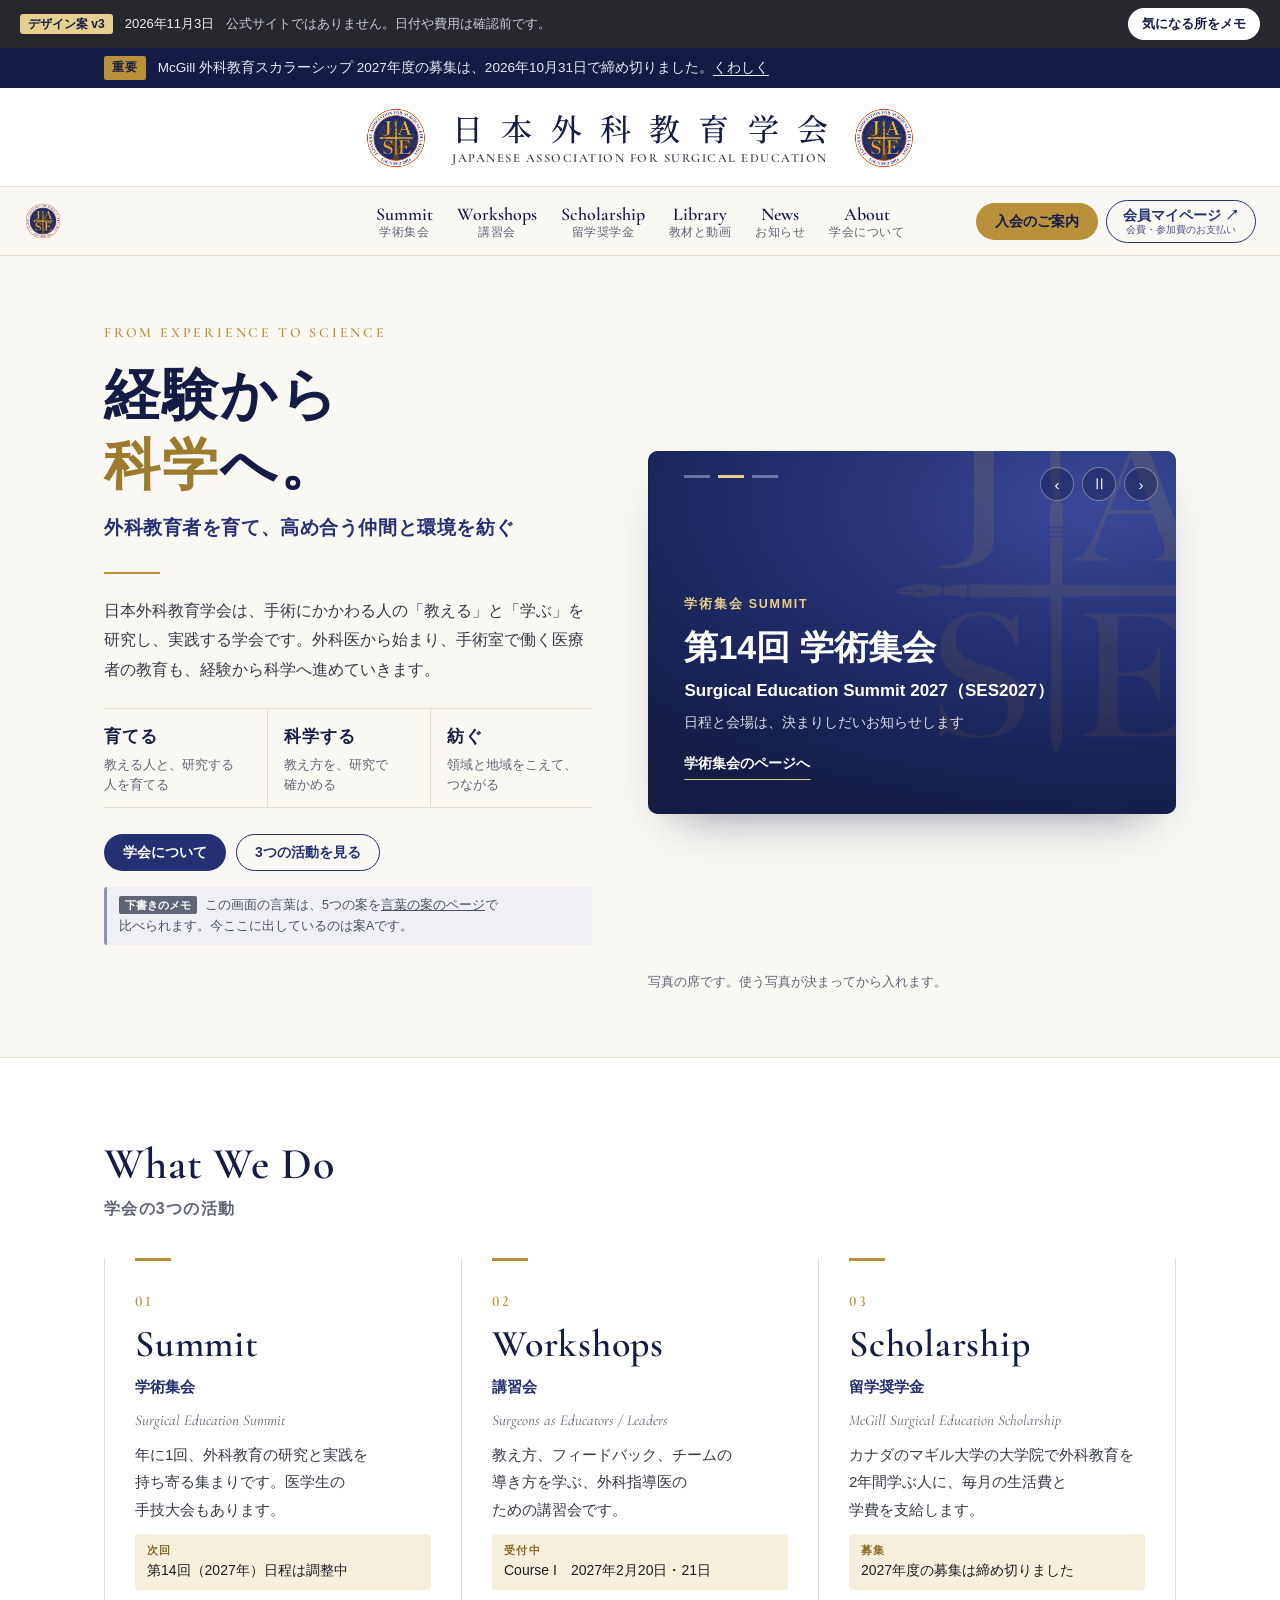
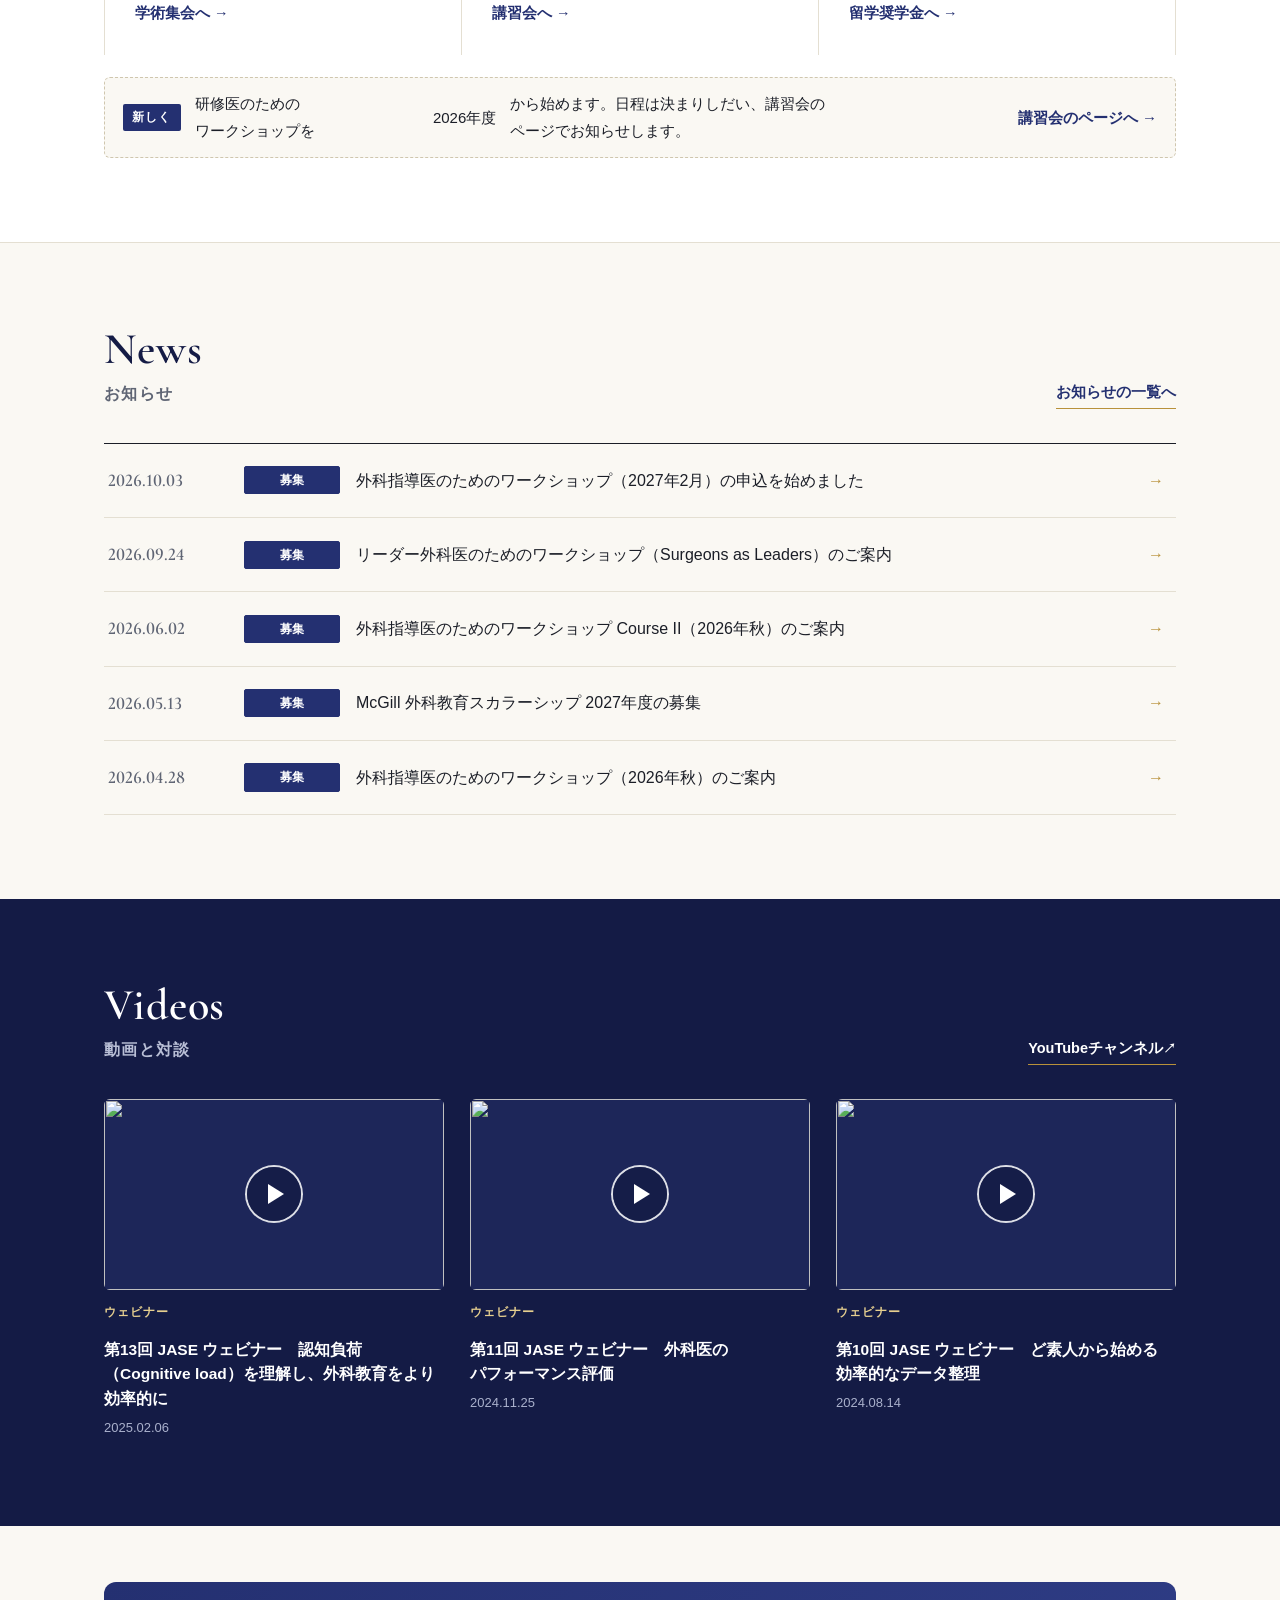
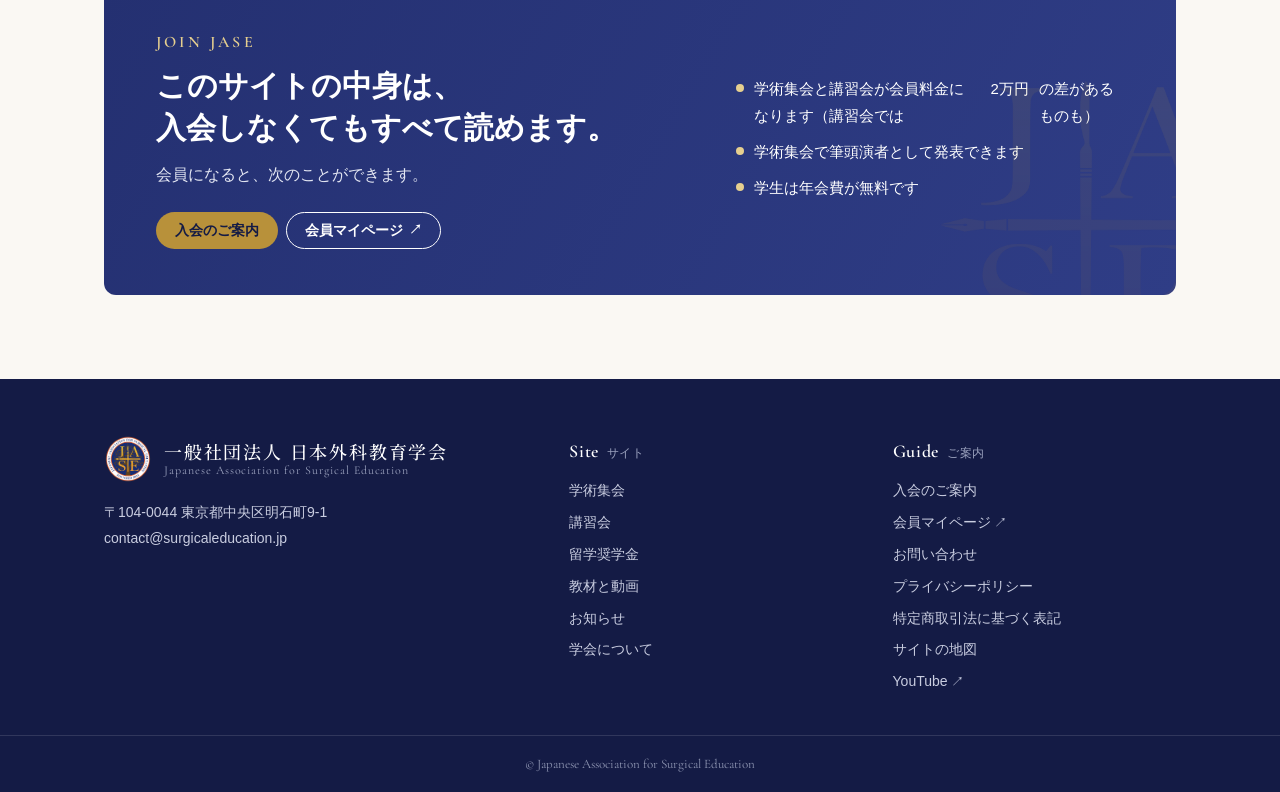
==== commit 49a03935: "デザイン案 v3：学会のYouTubeチャンネルの動画を載せる 公開フィードから動画14本を、トップ（3本とカルーセル）と教材と動画のページに並べた。 題名は data/videos.json で整え" ====
--- a/index.html
+++ b/index.html
@@ -101,13 +101,15 @@
 <p class="meta">日程と会場は、決まりしだいお知らせします</p>
 <a class="go" href="summit.html">学術集会のページへ</a>
 </article>
+<!-- videos:slide -->
 <article class="slide s3" aria-roledescription="slide" aria-label="3枚目（全3枚）">
-<div class="bg"><div class="thumb"></div><div class="play"></div></div>
-<p class="kind">動画 VIDEOS　新着</p>
-<p class="ja" style="font-size:19px">新しい動画の題名がここに入ります</p>
-<p class="meta">学会のYouTubeチャンネルの新着です</p>
-<a class="go" href="library.html#videos">動画を見る</a>
+<div class="bg"><img src="https://i.ytimg.com/vi/oIVFj2_jKL0/hqdefault.jpg" alt=""><div class="play"></div></div>
+<p class="kind">動画 VIDEOS　いちばん新しい動画</p>
+<p class="ja v-title">第13回 JASE ウェビナー　認知負荷（Cognitive load）を理解し、外科教育をより効率的に</p>
+<p class="meta">学会のYouTubeチャンネル　2025.02.06</p>
+<a class="go" href="library.html#videos">動画の一覧へ</a>
 </article>
+<!-- /videos:slide -->
 </div>
 <div class="dots" role="tablist"><button aria-label="1枚目" aria-current="true"></button><button aria-label="2枚目"></button><button aria-label="3枚目"></button></div>
 <div class="car-ui"><button class="prev" aria-label="前へ">‹</button><button class="pause" aria-label="自動の切りかえを止める">Ⅱ</button><button class="next" aria-label="次へ">›</button></div>
@@ -167,11 +169,13 @@
 
 <section class="sec videos" data-sec="動画と対談">
 <div class="wrap">
-<div class="sec-hd"><div><span class="en">Videos</span><h2>動画と対談</h2></div><a class="link ext" href="#" data-todo="youtube">YouTubeチャンネル</a></div>
+<div class="sec-hd"><div><span class="en">Videos</span><h2>動画と対談</h2></div><a class="link ext" href="https://www.youtube.com/@JASESocial" target="_blank" rel="noopener">YouTubeチャンネル</a></div>
 <div class="v-grid">
-<a class="v-card" href="#" data-todo="youtube"><div class="th"><small>YouTube</small></div><p>動画の題名がここに入ります（新しい順に自動）</p><time>2026.10</time></a>
-<a class="v-card" href="#" data-todo="youtube"><div class="th"><small>YouTube</small></div><p>動画の題名がここに入ります</p><time>2026.09</time></a>
-<a class="v-card" href="#" data-todo="youtube"><div class="th"><small>YouTube</small></div><p>動画の題名がここに入ります</p><time>2026.08</time></a>
+<!-- videos:top -->
+<a class="v-card" href="https://www.youtube.com/watch?v=oIVFj2_jKL0" target="_blank" rel="noopener"><div class="th"><img src="https://i.ytimg.com/vi/oIVFj2_jKL0/mqdefault.jpg" alt="" loading="lazy" width="320" height="180"><small>YouTube</small></div><span class="v-kind">ウェビナー</span><p>第13回 JASE ウェビナー　認知負荷（Cognitive load）を理解し、外科教育をより効率的に</p><time datetime="2025-02-06">2025.02.06</time></a>
+<a class="v-card" href="https://www.youtube.com/watch?v=J9IHadBF4EY" target="_blank" rel="noopener"><div class="th"><img src="https://i.ytimg.com/vi/J9IHadBF4EY/mqdefault.jpg" alt="" loading="lazy" width="320" height="180"><small>YouTube</small></div><span class="v-kind">ウェビナー</span><p>第11回 JASE ウェビナー　外科医のパフォーマンス評価</p><time datetime="2024-11-25">2024.11.25</time></a>
+<a class="v-card" href="https://www.youtube.com/watch?v=goj7BOPpmwk" target="_blank" rel="noopener"><div class="th"><img src="https://i.ytimg.com/vi/goj7BOPpmwk/mqdefault.jpg" alt="" loading="lazy" width="320" height="180"><small>YouTube</small></div><span class="v-kind">ウェビナー</span><p>第10回 JASE ウェビナー　ど素人から始める効率的なデータ整理</p><time datetime="2024-08-14">2024.08.14</time></a>
+<!-- /videos:top -->
 </div>
 </div>
 </section>
@@ -203,7 +207,7 @@
 <address>〒104-0044 東京都中央区明石町9-1<br>contact@surgicaleducation.jp</address>
 </div>
 <div><h3>Site<small>サイト</small></h3><ul><li><a href="summit.html">学術集会</a></li><li><a href="workshops.html">講習会</a></li><li><a href="scholarship.html">留学奨学金</a></li><li><a href="library.html">教材と動画</a></li><li><a href="news.html">お知らせ</a></li><li><a href="about.html">学会について</a></li></ul></div>
-<div><h3>Guide<small>ご案内</small></h3><ul><li><a href="join.html">入会のご案内</a></li><li><a class="ext" href="#" data-todo="smoosy">会員マイページ </a></li><li><a href="contact.html">お問い合わせ</a></li><li><a href="#" data-todo="page">プライバシーポリシー</a></li><li><a href="#" data-todo="page">特定商取引法に基づく表記</a></li><li><a href="#" data-todo="page">サイトの地図</a></li><li><a class="ext" href="#" data-todo="youtube">YouTube </a></li></ul></div>
+<div><h3>Guide<small>ご案内</small></h3><ul><li><a href="join.html">入会のご案内</a></li><li><a class="ext" href="#" data-todo="smoosy">会員マイページ </a></li><li><a href="contact.html">お問い合わせ</a></li><li><a href="#" data-todo="page">プライバシーポリシー</a></li><li><a href="#" data-todo="page">特定商取引法に基づく表記</a></li><li><a href="#" data-todo="page">サイトの地図</a></li><li><a class="ext" href="https://www.youtube.com/@JASESocial" target="_blank" rel="noopener">YouTube </a></li></ul></div>
 </div>
 <p class="copy">© Japanese Association for Surgical Education</p>
 </footer>
--- a/style.css
+++ b/style.css
@@ -192,6 +192,24 @@
 .v-card .th::after{content:"";position:absolute;left:50%;top:50%;transform:translate(-50%,-50%);width:54px;height:54px;border-radius:50%;background:rgba(255,255,255,.9)}
 .v-card .th::before{content:"";position:absolute;left:calc(50% - 6px);top:50%;transform:translateY(-50%);z-index:1;border-left:16px solid var(--navy-deep);border-top:10px solid transparent;border-bottom:10px solid transparent}
 .v-card .th small{position:absolute;left:10px;bottom:8px;font-size:11.5px;color:#cfd4e6;z-index:1}
+/* 縦長のちらしの動画は、左右が黒い帯になる。黒を紺に溶かす */
+.v-card .th:has(img){background:#1d2659}
+.v-card .th img{position:absolute;inset:0;width:100%;height:100%;object-fit:cover;mix-blend-mode:lighten;transition:transform .3s}
+.v-card:hover .th img{transform:scale(1.03)}
+.v-card .th::after{z-index:1;background:rgba(20,27,69,.82);box-shadow:0 0 0 2px rgba(255,255,255,.85)}
+.v-card .th::before{z-index:2;border-left-color:#fff}
+.v-card .th:has(img) small{display:none}
+.v-kind{display:inline-block;margin-top:12px;font-size:11.5px;font-weight:700;letter-spacing:.08em;color:var(--gold-light)}
+.v-kind + p{margin-top:2px}
+.v-card p{word-break:auto-phrase}
+.v-group{display:flex;align-items:baseline;gap:10px;font-size:17px;font-weight:800;color:#fff;margin:6px 0 16px}
+.v-group small{font-size:13px;font-weight:500;color:#aab1cc}
+.v-grid.lib + .v-group{margin-top:44px}
+.v-grid.lib{grid-template-columns:repeat(3,1fr);row-gap:30px}
+.s3 .bg img{position:absolute;inset:0;width:100%;height:100%;object-fit:cover;opacity:.55;mix-blend-mode:lighten}
+.s3 .bg::after{content:"";position:absolute;inset:0;background:linear-gradient(180deg,rgba(16,22,58,.1) 0%,rgba(16,22,58,.92) 78%)}
+.s3 .play{z-index:1}
+.slide .v-title{font-size:19px;line-height:1.55;word-break:auto-phrase}
 .v-card p{margin-top:12px;font-size:15.5px;font-weight:700;line-height:1.6}
 .v-card time{font-size:13px;color:#aab1cc}
 .v-more{margin-top:30px;display:flex;gap:12px;flex-wrap:wrap}
@@ -467,7 +485,6 @@
 .mat .fill{aspect-ratio:1;padding:6px;font-size:11.5px}
 .mat b{display:block;font-size:17px;color:var(--navy-deep);line-height:1.5}
 .mat p{font-size:14px;color:#4a4f5c}
-.v-grid.six{grid-template-columns:repeat(3,1fr);row-gap:34px}
 .papers{list-style:none}
 .papers .ex{font-size:12px;font-weight:700;color:#fff;background:var(--navy);border-radius:2px;padding:1px 7px;margin-right:8px;vertical-align:2px}
 
@@ -574,7 +591,7 @@
   .steps li::before{grid-row:1/3}
   .steps li::after{left:23px;right:auto;top:46px;bottom:-22px;width:1px;height:auto}
   .steps b{margin-top:10px}
-  .v-grid.six{grid-template-columns:1fr 1fr;gap:22px}
+  .v-grid.lib{grid-template-columns:1fr 1fr;gap:22px}
   .ideas{grid-template-columns:1fr}
 }
 @media (max-width:600px){
@@ -582,7 +599,13 @@
   .ph::after{display:none}
   .tbl tr.latest{padding-left:12px;padding-right:12px}
   .tbl tbody td[data-label]::before{content:attr(data-label);display:inline-block;min-width:3em;margin-right:10px;font-size:12px;font-weight:700;color:var(--sub)}
-  .v-grid.six a:nth-child(n+4){display:none}
+  .v-grid.lib{grid-template-columns:1fr;gap:14px}
+  .v-grid.lib .v-card{display:grid;grid-template-columns:132px 1fr;column-gap:14px;align-items:start}
+  .v-grid.lib .v-card .th{grid-row:1/4}
+  .v-grid.lib .v-card .th::after{width:34px;height:34px}
+  .v-grid.lib .v-card .th::before{left:calc(50% - 4px);border-left-width:11px;border-top-width:7px;border-bottom-width:7px}
+  .v-grid.lib .v-kind{margin-top:0}
+  .v-grid.lib .v-card p{font-size:14px;line-height:1.55}
   .chips{gap:6px}
   .chips button{padding:5px 11px;font-size:13px}
   .pager-row{grid-template-columns:1fr;gap:10px}
@@ -620,7 +643,6 @@
   .people{grid-template-columns:repeat(4,1fr);gap:12px}
   .status-band{padding:20px}
   .mat{grid-template-columns:84px 1fr;gap:14px;padding:14px}
-  .v-grid.six{grid-template-columns:1fr}
   .filter{align-items:flex-start;flex-direction:column}
   .article h1{font-size:23px}
   .mission h2{font-size:34px}
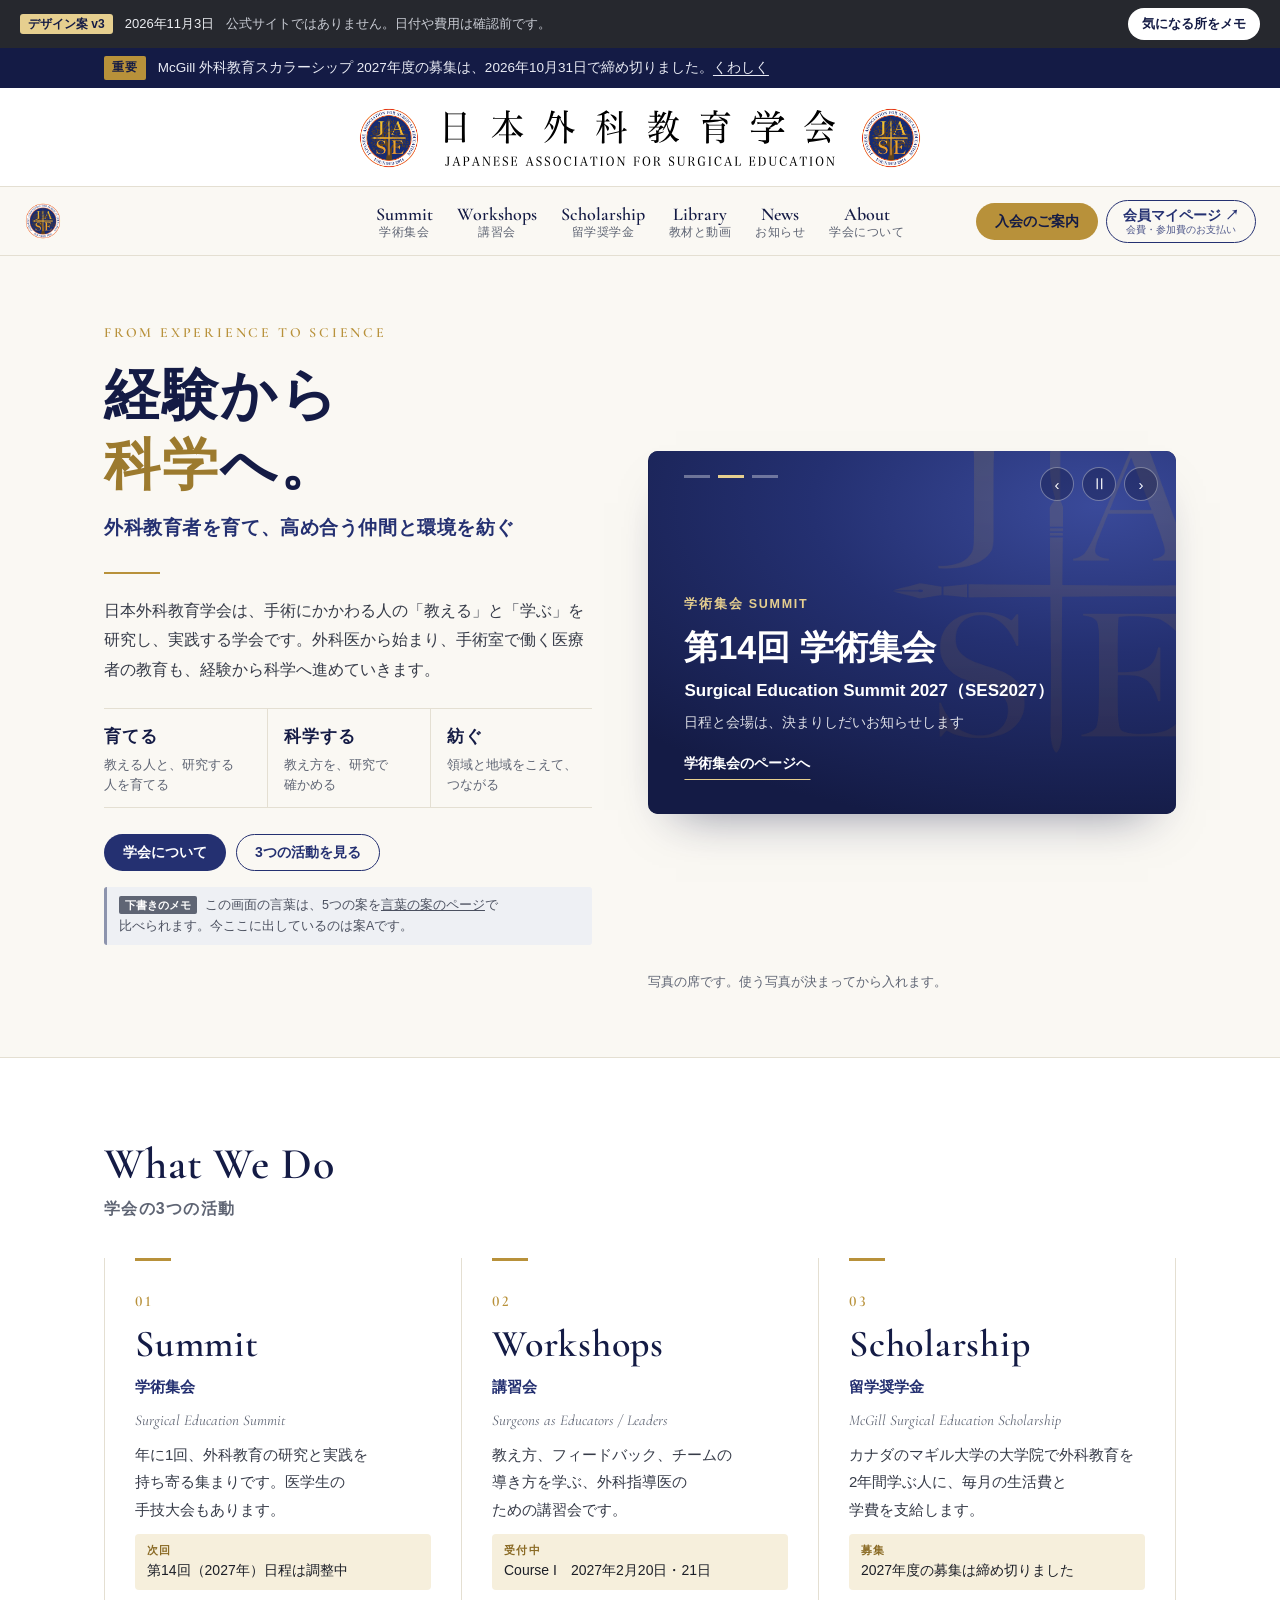
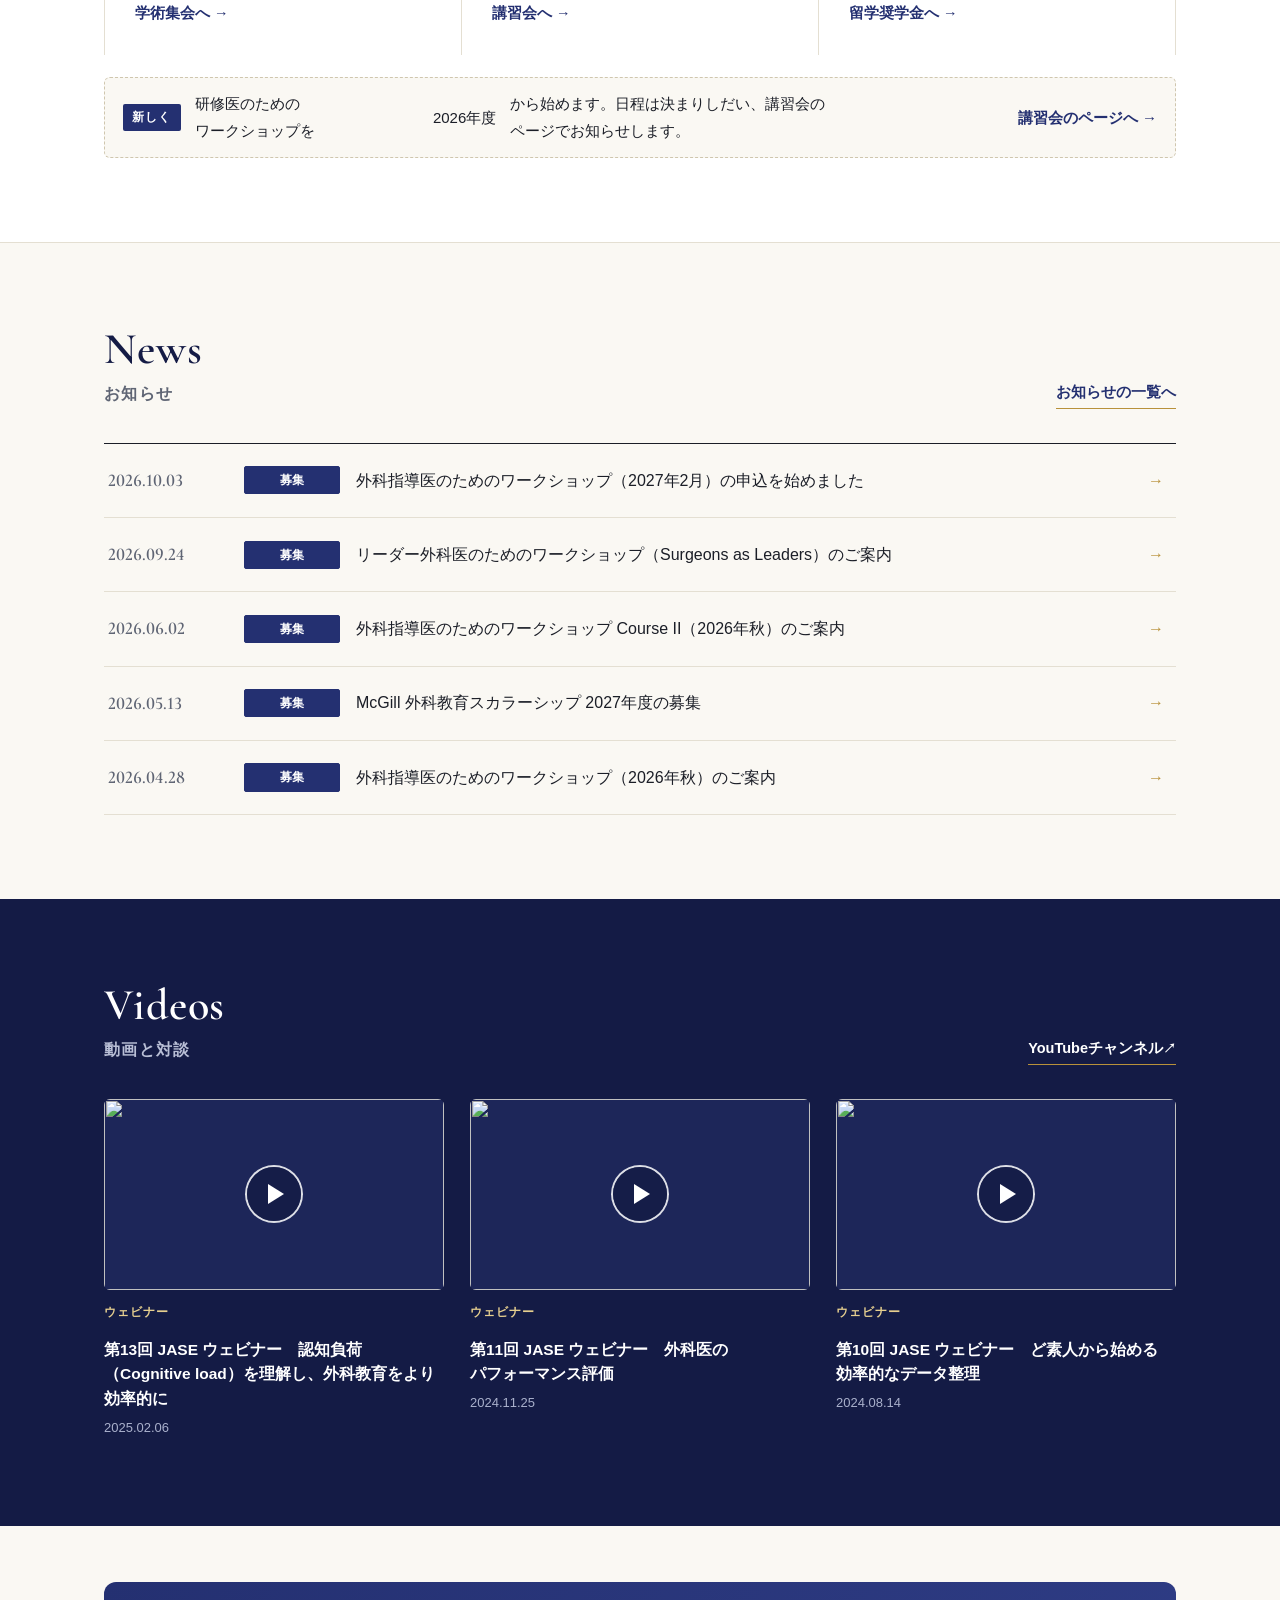
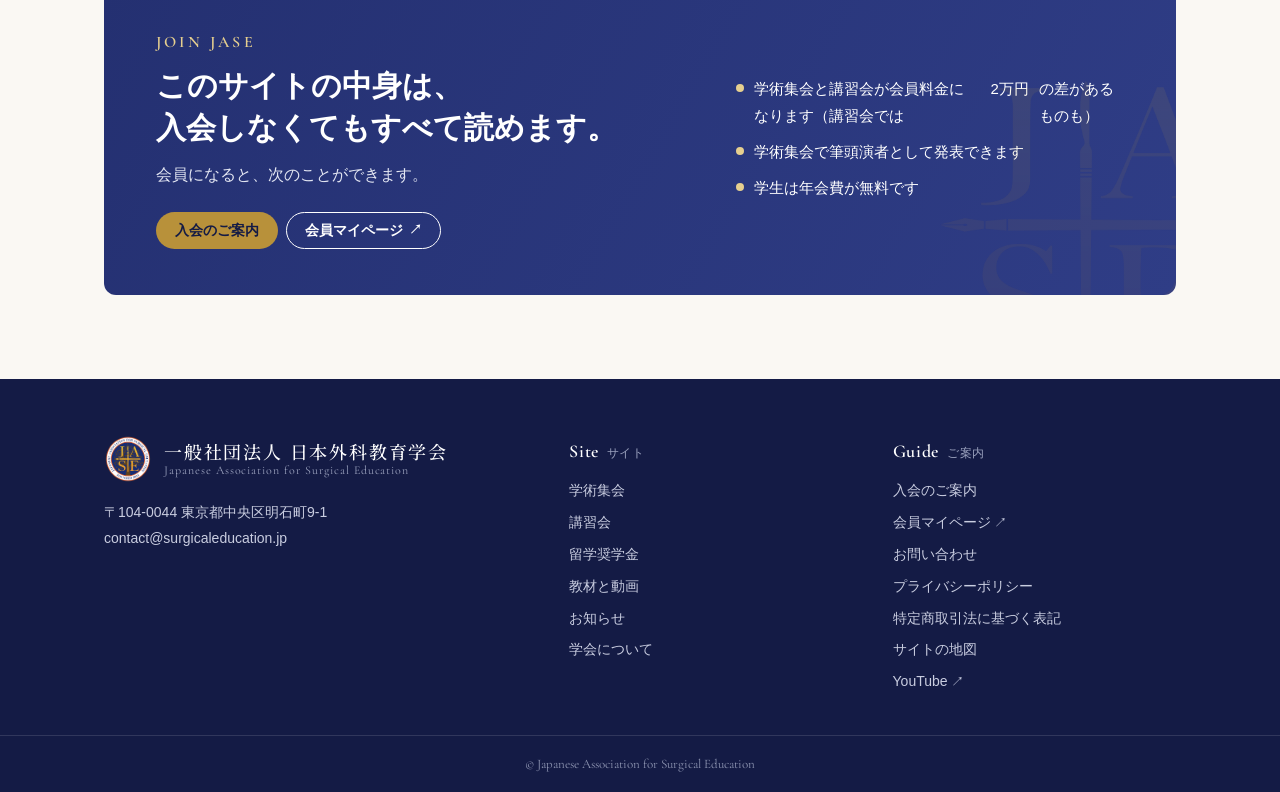
==== commit a6f87cba: "ロゴの帯の学会名を、届いたロゴの字形で「学会」に組みかえた画像にする 和文の7字は元のロゴの字形のまま、「学」だけヒラギノUD明朝 W4 で足した仮置き。 版は v3 のまま（気になる所メモの箱を分け" ====
--- a/index.html
+++ b/index.html
@@ -34,12 +34,12 @@
 <!-- /part:notice -->
 
 <!-- part:header -->
-<!-- ロゴの帯：今のサイトの帯にならい、両側に紋章、間に学会名。和文の書体は、正式なロゴができるまでの仮置き -->
+<!-- ロゴの帯：今のサイトの帯にならい、両側に紋章、間に学会名。学会名は届いたロゴの字形で「学会」に組みかえた仮置き。正式な和文のロゴができたら img/jase_wordmark.svg を差しかえる -->
 <div class="banner" data-sec="ロゴの帯">
 <div class="wrap">
 <a class="lockup" href="index.html" aria-label="日本外科教育学会 トップへ">
 <img src="img/jase_seal.png" alt="日本外科教育学会の紋章">
-<span class="name"><b>日本外科教育学会</b><span>Japanese Association for Surgical Education</span></span>
+<img class="wordmark" src="img/jase_wordmark.svg" alt="" width="299" height="43">
 <img src="img/jase_seal.png" alt="">
 </a>
 </div>
--- a/style.css
+++ b/style.css
@@ -36,14 +36,12 @@
 .notice a{text-decoration:underline;text-underline-offset:3px;white-space:nowrap}
 
 /* ヘッダー */
-/* ロゴの帯：両側に紋章、間に学会名。2行とも同じ幅にそろえる（text-align-last:justify） */
+/* ロゴの帯：両側に紋章、間に学会名（届いたロゴの字形を「学会」に組みかえた仮置きの SVG） */
 .banner{background:var(--white);border-bottom:1px solid var(--line)}
 .banner .wrap{display:flex;justify-content:center;padding-top:18px;padding-bottom:16px}
 .lockup{display:inline-flex;align-items:center;gap:24px}
 .lockup img{width:64px;height:64px}
-.lockup .name{display:grid;width:max-content;gap:6px}
-.lockup .name b{display:block;font-family:var(--font-mincho);font-weight:500;font-size:31px;line-height:1.1;color:var(--navy-deep);text-align:justify;text-align-last:justify;text-justify:inter-character}
-.lockup .name span{display:block;font-family:var(--font-en);font-size:12.5px;font-weight:600;letter-spacing:.12em;line-height:1.2;text-transform:uppercase;color:#3b3f4b;text-align:justify;text-align-last:justify;white-space:nowrap}
+.lockup .wordmark{display:block;height:56px;width:auto}
 /* メニューの帯：ここだけ画面の上に残る。ロゴの帯が見えなくなったら、左に小さな紋章を出す */
 .hd{position:sticky;top:0;z-index:20;background:rgba(250,248,243,.94);backdrop-filter:blur(8px);border-bottom:1px solid var(--line)}
 .hd .wrap{display:grid;grid-template-columns:1fr auto 1fr;align-items:center;height:68px;gap:20px;max-width:1340px}
@@ -285,9 +283,7 @@
   .banner .wrap{padding-top:12px;padding-bottom:10px}
   .lockup{gap:12px}
   .lockup img{width:42px;height:42px}
-  .lockup .name{gap:4px}
-  .lockup .name b{font-size:21px}
-  .lockup .name span{font-size:8px;letter-spacing:.06em}
+  .lockup .wordmark{width:auto;height:34px}
   .values li{padding-right:8px}
   .values li + li{padding-left:10px}
   .values b{font-size:15px}
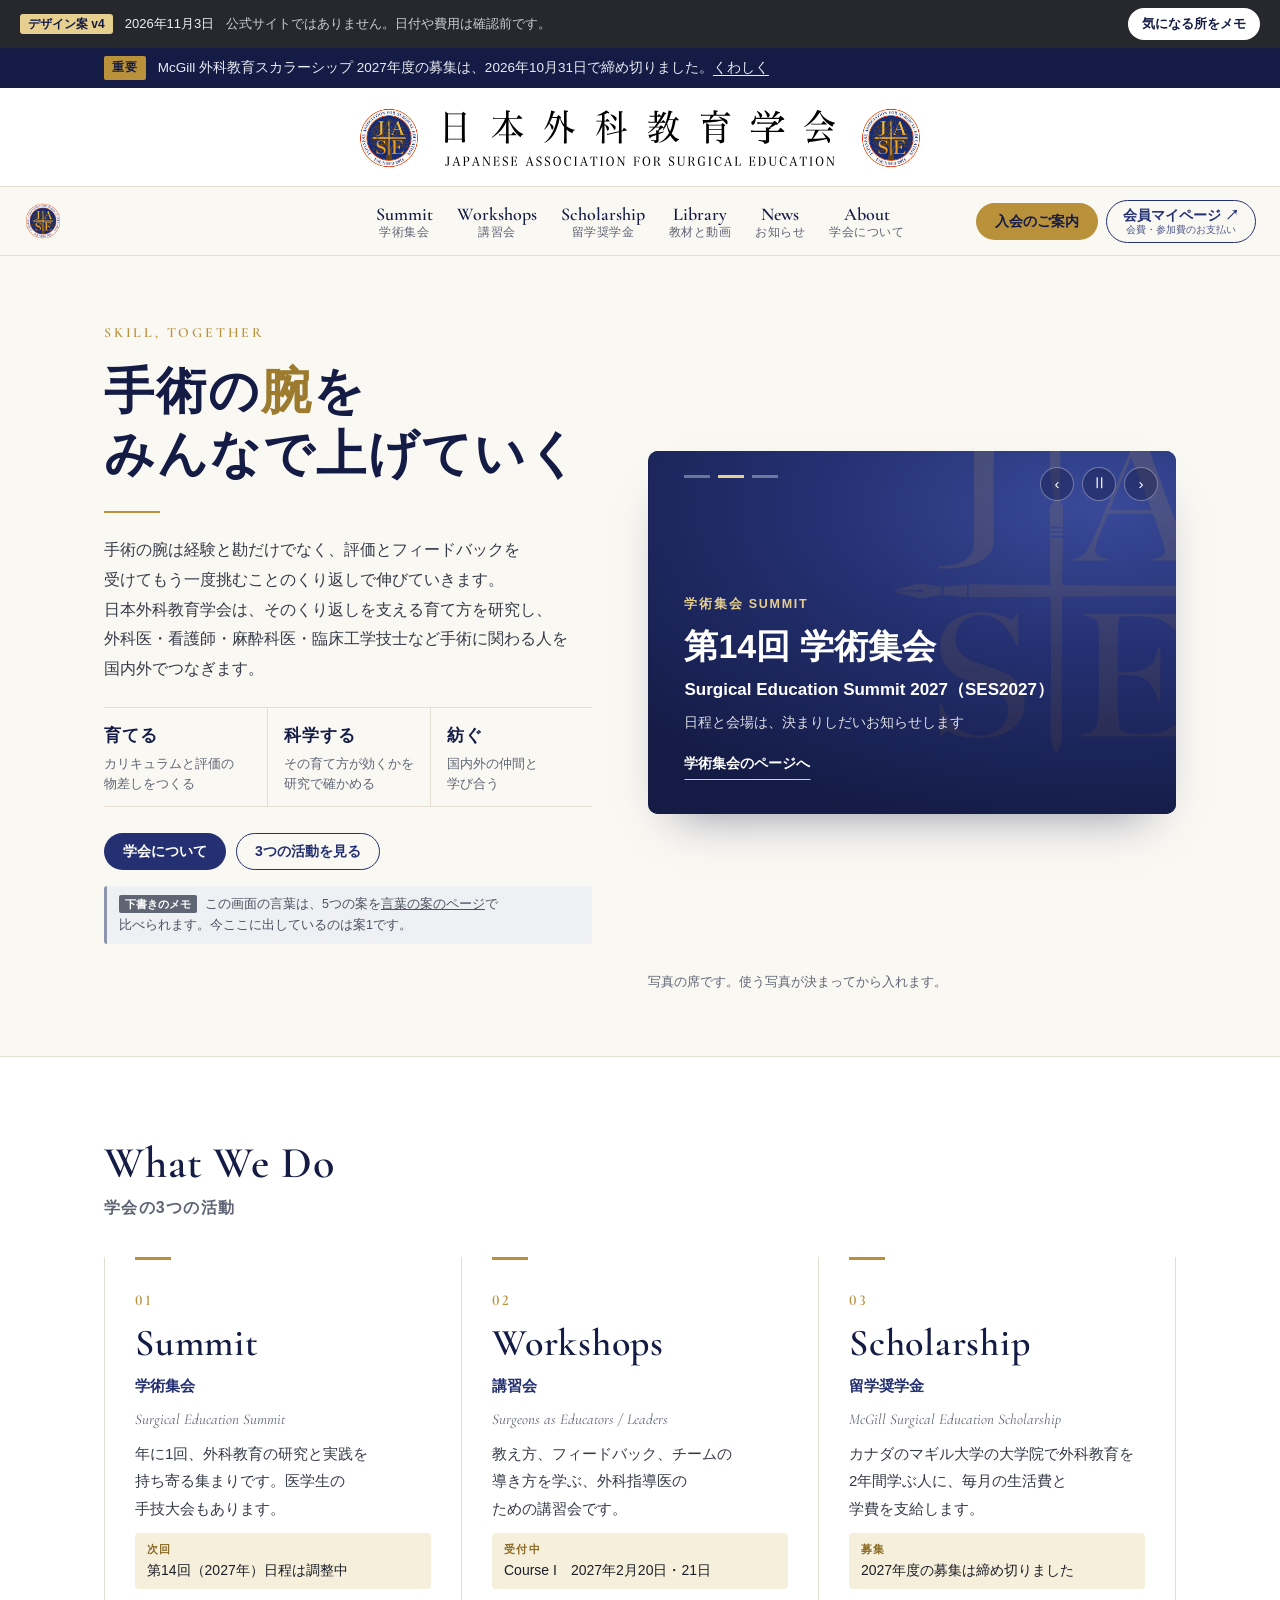
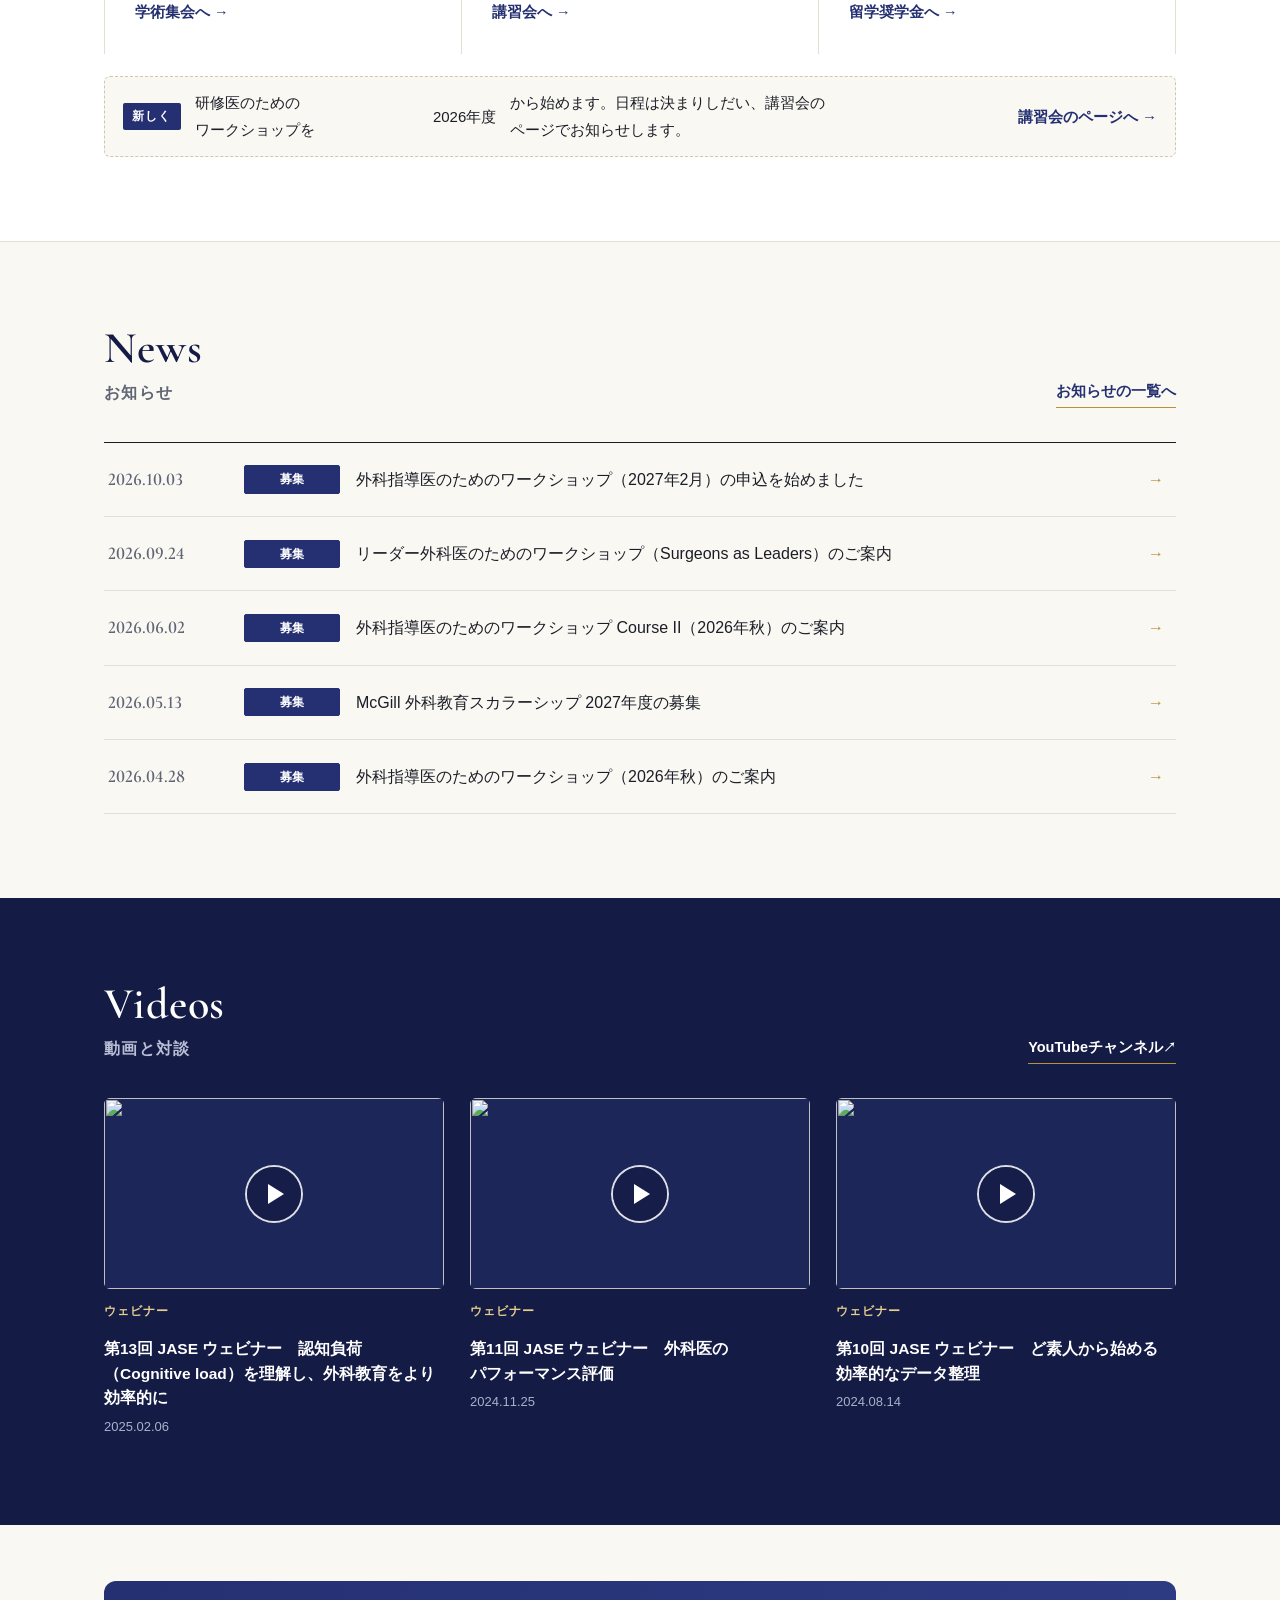
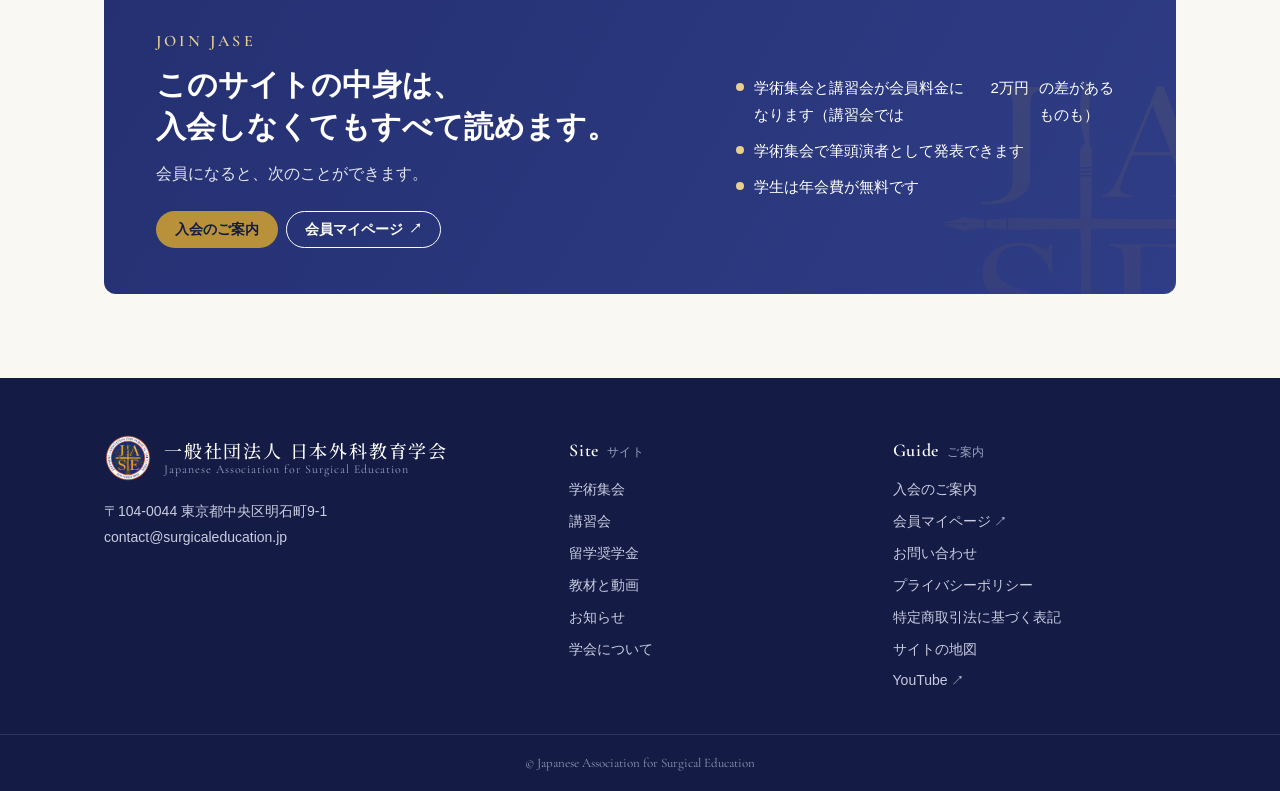
==== commit 7d817133: "デザイン案 v4：最初の画面の言葉の案を5つとも作り直す 「手術に関わる人がみんなで腕を上げていく」「経験と勘だけに頼らず、評価とフィードバックで育つ仕組み」を芯にした。 見出しは句点なし、読点もでき" ====
--- a/index.html
+++ b/index.html
@@ -5,7 +5,7 @@
 <meta name="viewport" content="width=device-width,initial-scale=1">
 <title>【デザイン案】日本外科教育学会｜Japanese Association for Surgical Education</title>
 <meta name="robots" content="noindex,nofollow">
-<meta name="description" content="日本外科教育学会は、手術にかかわる人の「教える」と「学ぶ」を研究し、実践する学会です。学術集会、外科指導医のためのワークショップ、マギル大学への留学奨学金を通して、教育を経験から科学へ進めます。">
+<meta name="description" content="日本外科教育学会は、手術に関わる人がみんなで腕を上げていくための育て方を研究し、実践する学会です。学術集会、外科指導医のためのワークショップ、マギル大学への留学奨学金を通して、手術に関わる人の育ち方を支えます。">
 <link rel="preconnect" href="https://fonts.googleapis.com">
 <link rel="preconnect" href="https://fonts.gstatic.com" crossorigin>
 <link href="https://fonts.googleapis.com/css2?family=Cormorant+Garamond:ital,wght@0,500;0,600;1,500&display=swap" rel="stylesheet">
@@ -21,8 +21,8 @@
 
 <!-- part:bar -->
 <!-- 下書きの帯：公開する本番では、この帯と draft-tools/ と robots の行を外す -->
-<div class="dm-bar dm-ui" data-version="v3" data-date="2026-11-03">
-<p><b>デザイン案 v3</b><span class="dm-date">2026年11月3日</span><span class="dm-warn">公式サイトではありません。日付や費用は確認前です。</span></p>
+<div class="dm-bar dm-ui" data-version="v4" data-date="2026-11-03">
+<p><b>デザイン案 v4</b><span class="dm-date">2026年11月3日</span><span class="dm-warn">公式サイトではありません。日付や費用は確認前です。</span></p>
 <button type="button" class="dm-toggle" aria-pressed="false">気になる所をメモ<span class="dm-count"></span></button>
 </div>
 <!-- /part:bar -->
@@ -69,18 +69,17 @@
 <section class="hero">
 <div class="wrap">
 <div data-sec="最初の画面">
-<p class="eyebrow">FROM EXPERIENCE TO SCIENCE</p>
-<h1 class="phrase">経験から<br><span class="em">科学</span>へ。</h1>
-<p class="tag phrase">外科教育者を育て、高め合う仲間と環境を紡ぐ</p>
+<p class="eyebrow">SKILL, TOGETHER</p>
+<h1 class="phrase">手術の<span class="em">腕</span>を<br>みんなで上げていく</h1>
 <div class="rule"></div>
-<p class="lead">日本外科教育学会は、手術にかかわる人の「教える」と「学ぶ」を研究し、実践する学会です。外科医から始まり、手術室で働く医療者の教育も、経験から科学へ進めていきます。</p>
+<p class="lead">手術の腕は経験と勘だけでなく、評価とフィードバックを受けてもう一度挑むことのくり返しで伸びていきます。日本外科教育学会は、そのくり返しを支える育て方を研究し、外科医・看護師・麻酔科医・臨床工学技士など手術に関わる人を国内外でつなぎます。</p>
 <ul class="values" aria-label="3つの価値">
-<li><b>育てる</b><span>教える人と、研究する人を育てる</span></li>
-<li><b>科学する</b><span>教え方を、研究で確かめる</span></li>
-<li><b>紡ぐ</b><span>領域と地域をこえて、つながる</span></li>
+<li><b>育てる</b><span>カリキュラムと評価の物差しをつくる</span></li>
+<li><b>科学する</b><span>その育て方が効くかを研究で確かめる</span></li>
+<li><b>紡ぐ</b><span>国内外の仲間と学び合う</span></li>
 </ul>
 <div class="more"><a class="btn navy" href="about.html">学会について</a><a class="btn line pc-only" href="#pillars" style="color:var(--navy)">3つの活動を見る</a></div>
-<p class="dm-note dm-ui">この画面の言葉は、5つの案を<a href="copy-ideas.html" style="text-decoration:underline">言葉の案のページ</a>で比べられます。今ここに出しているのは案Aです。</p>
+<p class="dm-note dm-ui">この画面の言葉は、5つの案を<a href="copy-ideas.html" style="text-decoration:underline">言葉の案のページ</a>で比べられます。今ここに出しているのは案1です。</p>
 </div>
 
 <div class="car" data-sec="カルーセル" aria-roledescription="carousel" aria-label="注目のお知らせ">
--- a/style.css
+++ b/style.css
@@ -84,10 +84,10 @@
 .hero .wrap{display:grid;grid-template-columns:1fr 1.08fr;gap:56px;align-items:center}
 .eyebrow{font-family:var(--font-en);font-size:14px;letter-spacing:.2em;color:var(--gold);font-weight:600}
 .hero h1 .em{color:#9c7a2e}
-.hero h1{font-size:56px;line-height:1.25;letter-spacing:.04em;color:var(--navy-deep);margin:14px 0 10px;font-weight:800}
+.hero h1{font-size:50px;line-height:1.25;letter-spacing:.04em;color:var(--navy-deep);margin:14px 0 10px;font-weight:800}
 .hero .tag{font-size:19px;font-weight:700;color:var(--navy);letter-spacing:.03em;text-wrap:balance}
 .hero .rule{width:56px;height:2px;background:var(--gold);margin:26px 0 22px}
-.hero p.lead{font-size:16px;color:#363b48}
+.hero p.lead{font-size:16px;color:#363b48;word-break:auto-phrase;text-wrap:pretty}
 .hero .more{margin-top:26px;display:flex;gap:10px;flex-wrap:wrap}
 /* 受賞演題 */
 .awards{list-style:none;border-top:1px solid var(--ink)}
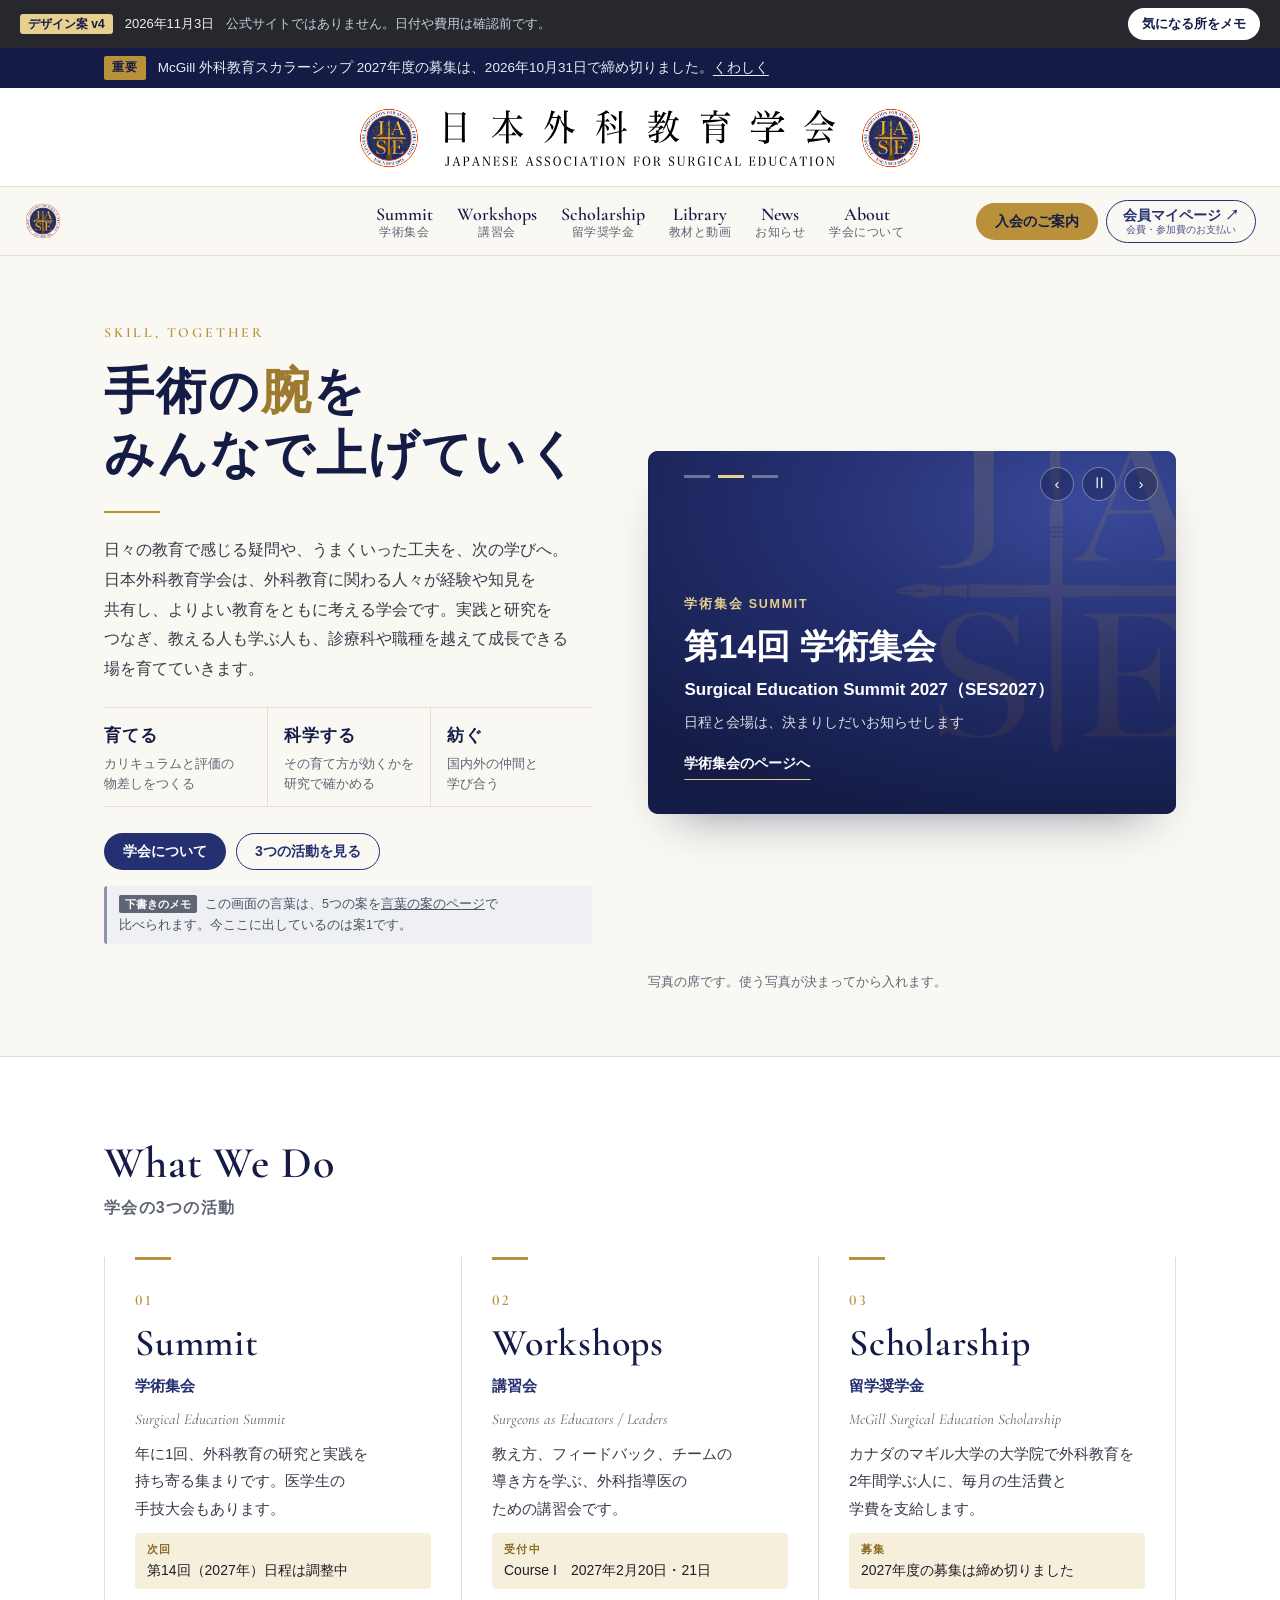
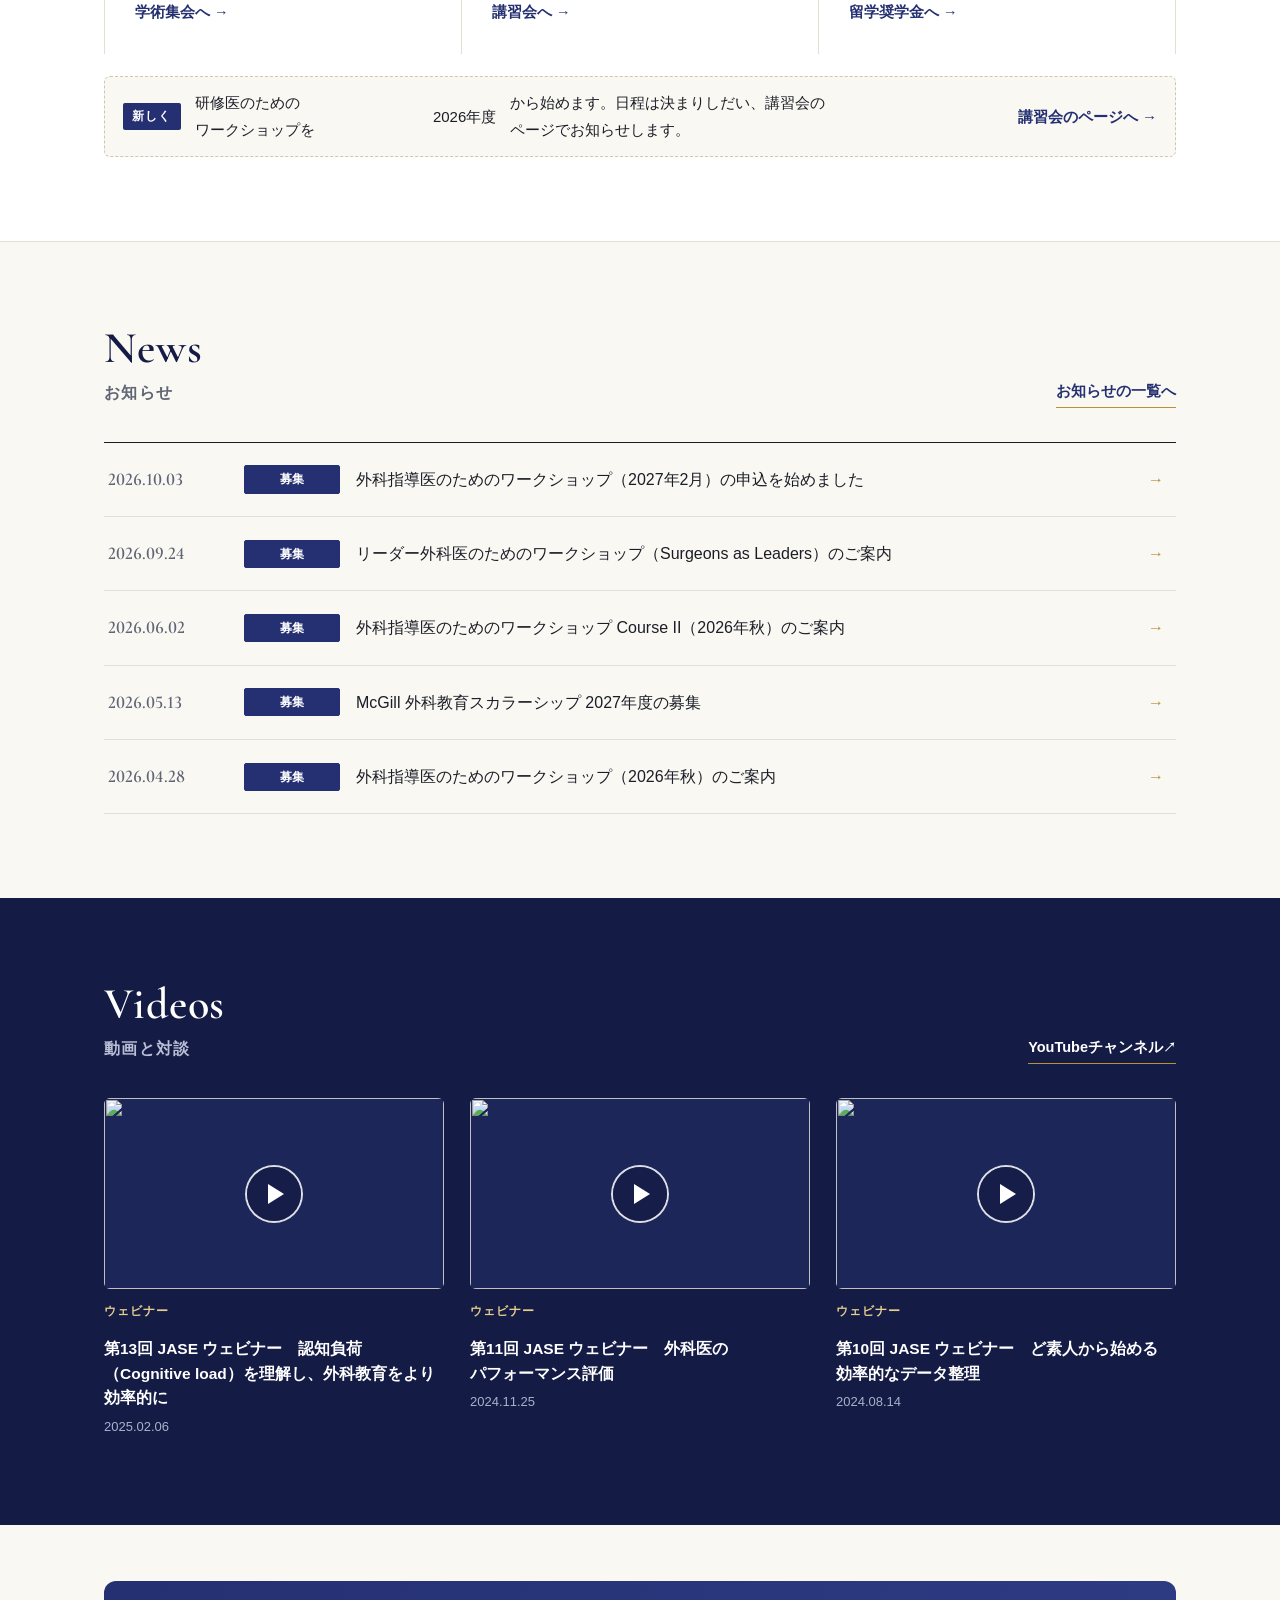
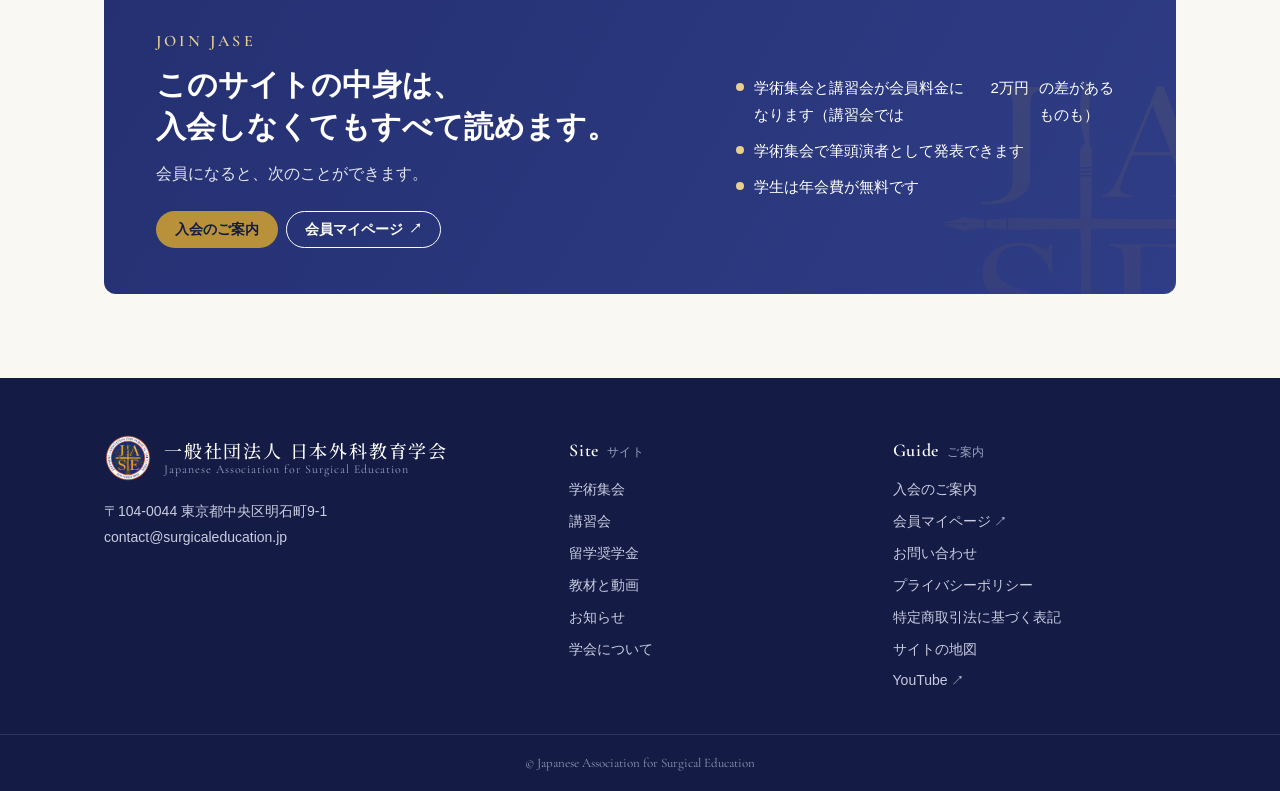
==== commit d4a98351: "学会の説明文を、いただいた文に差しかえる（トップと言葉の案の5案） Co-Authored-By: Claude Opus 5.5 <noreply@anthropic.com>" ====
--- a/index.html
+++ b/index.html
@@ -5,7 +5,7 @@
 <meta name="viewport" content="width=device-width,initial-scale=1">
 <title>【デザイン案】日本外科教育学会｜Japanese Association for Surgical Education</title>
 <meta name="robots" content="noindex,nofollow">
-<meta name="description" content="日本外科教育学会は、手術に関わる人がみんなで腕を上げていくための育て方を研究し、実践する学会です。学術集会、外科指導医のためのワークショップ、マギル大学への留学奨学金を通して、手術に関わる人の育ち方を支えます。">
+<meta name="description" content="日本外科教育学会は、外科教育に関わる人々が経験や知見を共有し、よりよい教育をともに考える学会です。実践と研究をつなぎ、教える人も学ぶ人も、診療科や職種を越えて成長できる場を育てていきます。">
 <link rel="preconnect" href="https://fonts.googleapis.com">
 <link rel="preconnect" href="https://fonts.gstatic.com" crossorigin>
 <link href="https://fonts.googleapis.com/css2?family=Cormorant+Garamond:ital,wght@0,500;0,600;1,500&display=swap" rel="stylesheet">
@@ -72,7 +72,7 @@
 <p class="eyebrow">SKILL, TOGETHER</p>
 <h1 class="phrase">手術の<span class="em">腕</span>を<br>みんなで上げていく</h1>
 <div class="rule"></div>
-<p class="lead">手術の腕は経験と勘だけでなく、評価とフィードバックを受けてもう一度挑むことのくり返しで伸びていきます。日本外科教育学会は、そのくり返しを支える育て方を研究し、外科医・看護師・麻酔科医・臨床工学技士など手術に関わる人を国内外でつなぎます。</p>
+<p class="lead">日々の教育で感じる疑問や、うまくいった工夫を、次の学びへ。日本外科教育学会は、外科教育に関わる人々が経験や知見を共有し、よりよい教育をともに考える学会です。実践と研究をつなぎ、教える人も学ぶ人も、診療科や職種を越えて成長できる場を育てていきます。</p>
 <ul class="values" aria-label="3つの価値">
 <li><b>育てる</b><span>カリキュラムと評価の物差しをつくる</span></li>
 <li><b>科学する</b><span>その育て方が効くかを研究で確かめる</span></li>
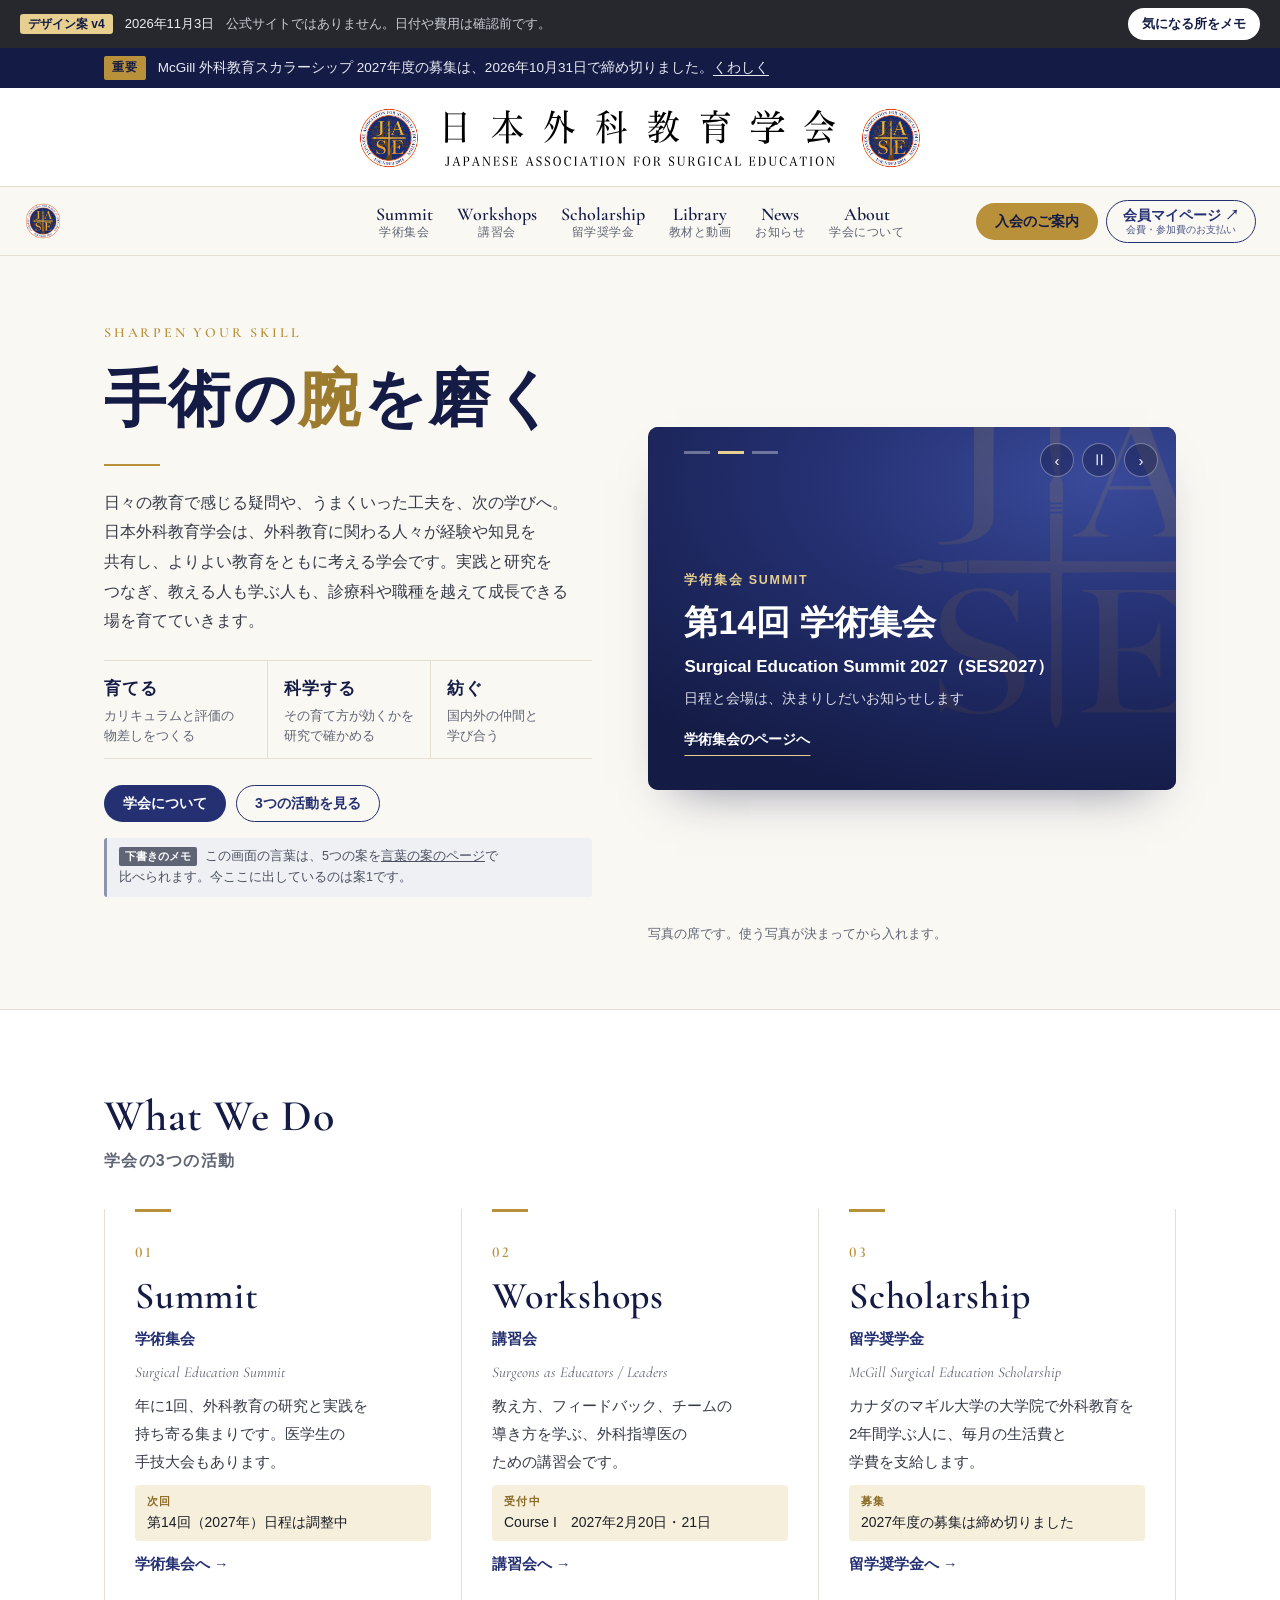
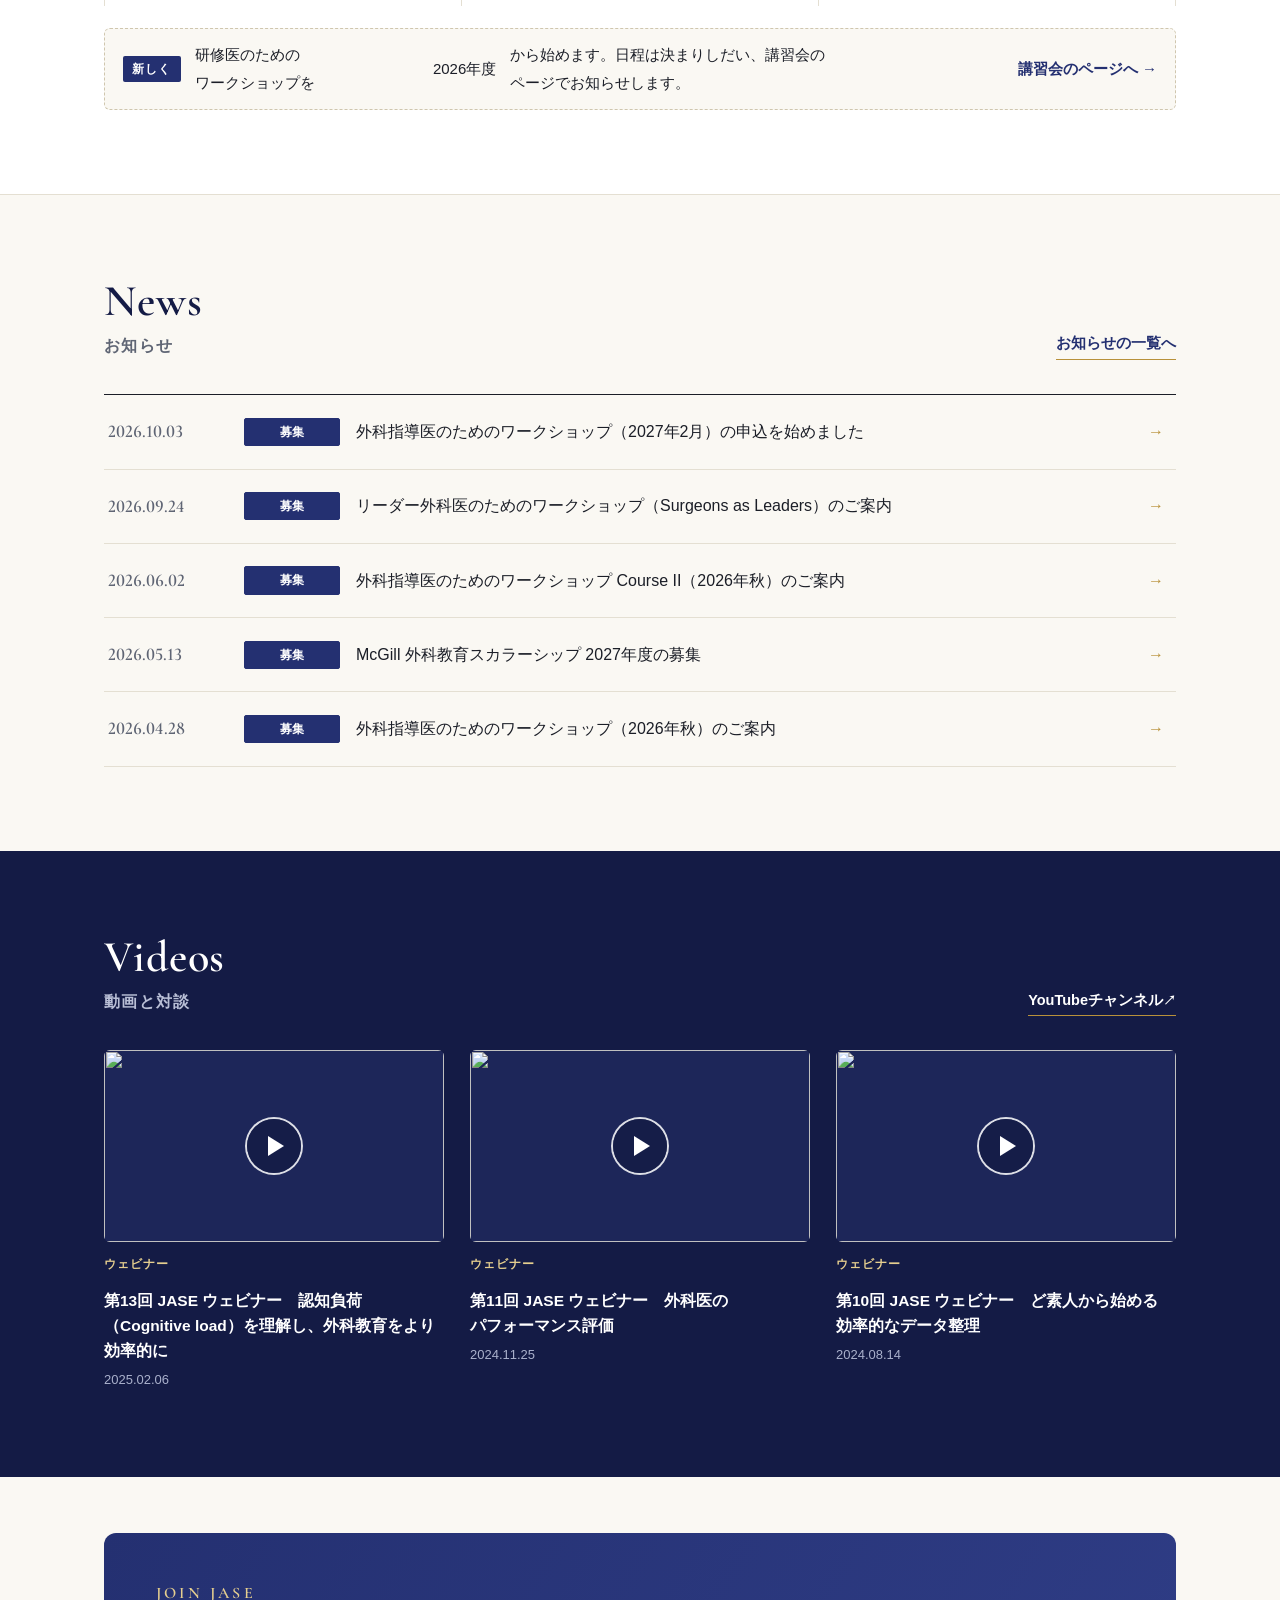
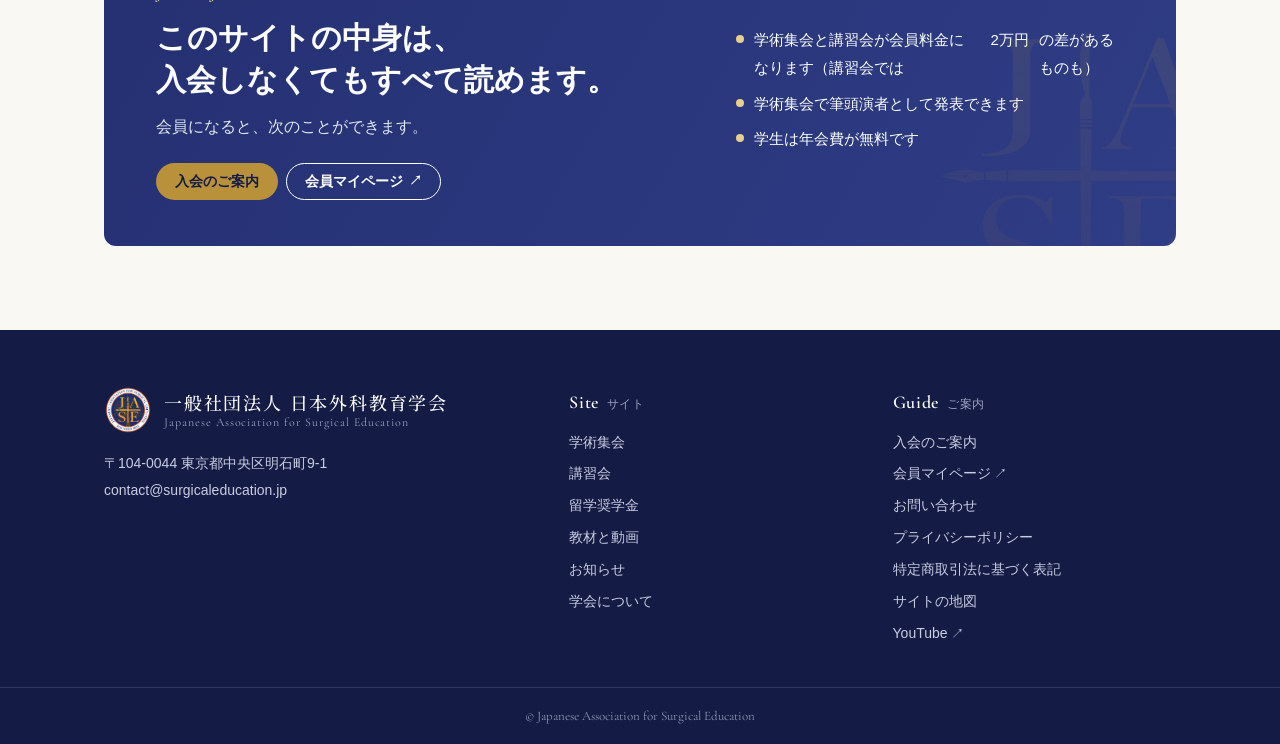
==== commit ba5e1f5a: "トップの見出しを「手術の腕を磨く」にする（言葉の案の案1も同じ） Co-Authored-By: Claude Opus 5.5 <noreply@anthropic.com>" ====
--- a/index.html
+++ b/index.html
@@ -69,8 +69,8 @@
 <section class="hero">
 <div class="wrap">
 <div data-sec="最初の画面">
-<p class="eyebrow">SKILL, TOGETHER</p>
-<h1 class="phrase">手術の<span class="em">腕</span>を<br>みんなで上げていく</h1>
+<p class="eyebrow">SHARPEN YOUR SKILL</p>
+<h1 class="phrase">手術の<span class="em">腕</span>を磨く</h1>
 <div class="rule"></div>
 <p class="lead">日々の教育で感じる疑問や、うまくいった工夫を、次の学びへ。日本外科教育学会は、外科教育に関わる人々が経験や知見を共有し、よりよい教育をともに考える学会です。実践と研究をつなぎ、教える人も学ぶ人も、診療科や職種を越えて成長できる場を育てていきます。</p>
 <ul class="values" aria-label="3つの価値">
--- a/style.css
+++ b/style.css
@@ -84,7 +84,7 @@
 .hero .wrap{display:grid;grid-template-columns:1fr 1.08fr;gap:56px;align-items:center}
 .eyebrow{font-family:var(--font-en);font-size:14px;letter-spacing:.2em;color:var(--gold);font-weight:600}
 .hero h1 .em{color:#9c7a2e}
-.hero h1{font-size:50px;line-height:1.25;letter-spacing:.04em;color:var(--navy-deep);margin:14px 0 10px;font-weight:800}
+.hero h1{font-size:62px;line-height:1.25;letter-spacing:.04em;color:var(--navy-deep);margin:14px 0 10px;font-weight:800}
 .hero .tag{font-size:19px;font-weight:700;color:var(--navy);letter-spacing:.03em;text-wrap:balance}
 .hero .rule{width:56px;height:2px;background:var(--gold);margin:26px 0 22px}
 .hero p.lead{font-size:16px;color:#363b48;word-break:auto-phrase;text-wrap:pretty}
@@ -295,7 +295,7 @@
   .brand b{font-size:15px;white-space:nowrap;letter-spacing:.02em}
   .btn{padding:8px 14px;font-size:13.5px}
   .hero{padding:36px 0 40px}
-  .hero h1{font-size:36px;margin:8px 0 6px}
+  .hero h1{font-size:44px;margin:8px 0 6px}
   .hero .rule{margin:16px 0 14px}
   .brand img{width:34px;height:34px}
   .hero .tag{font-size:16.5px}
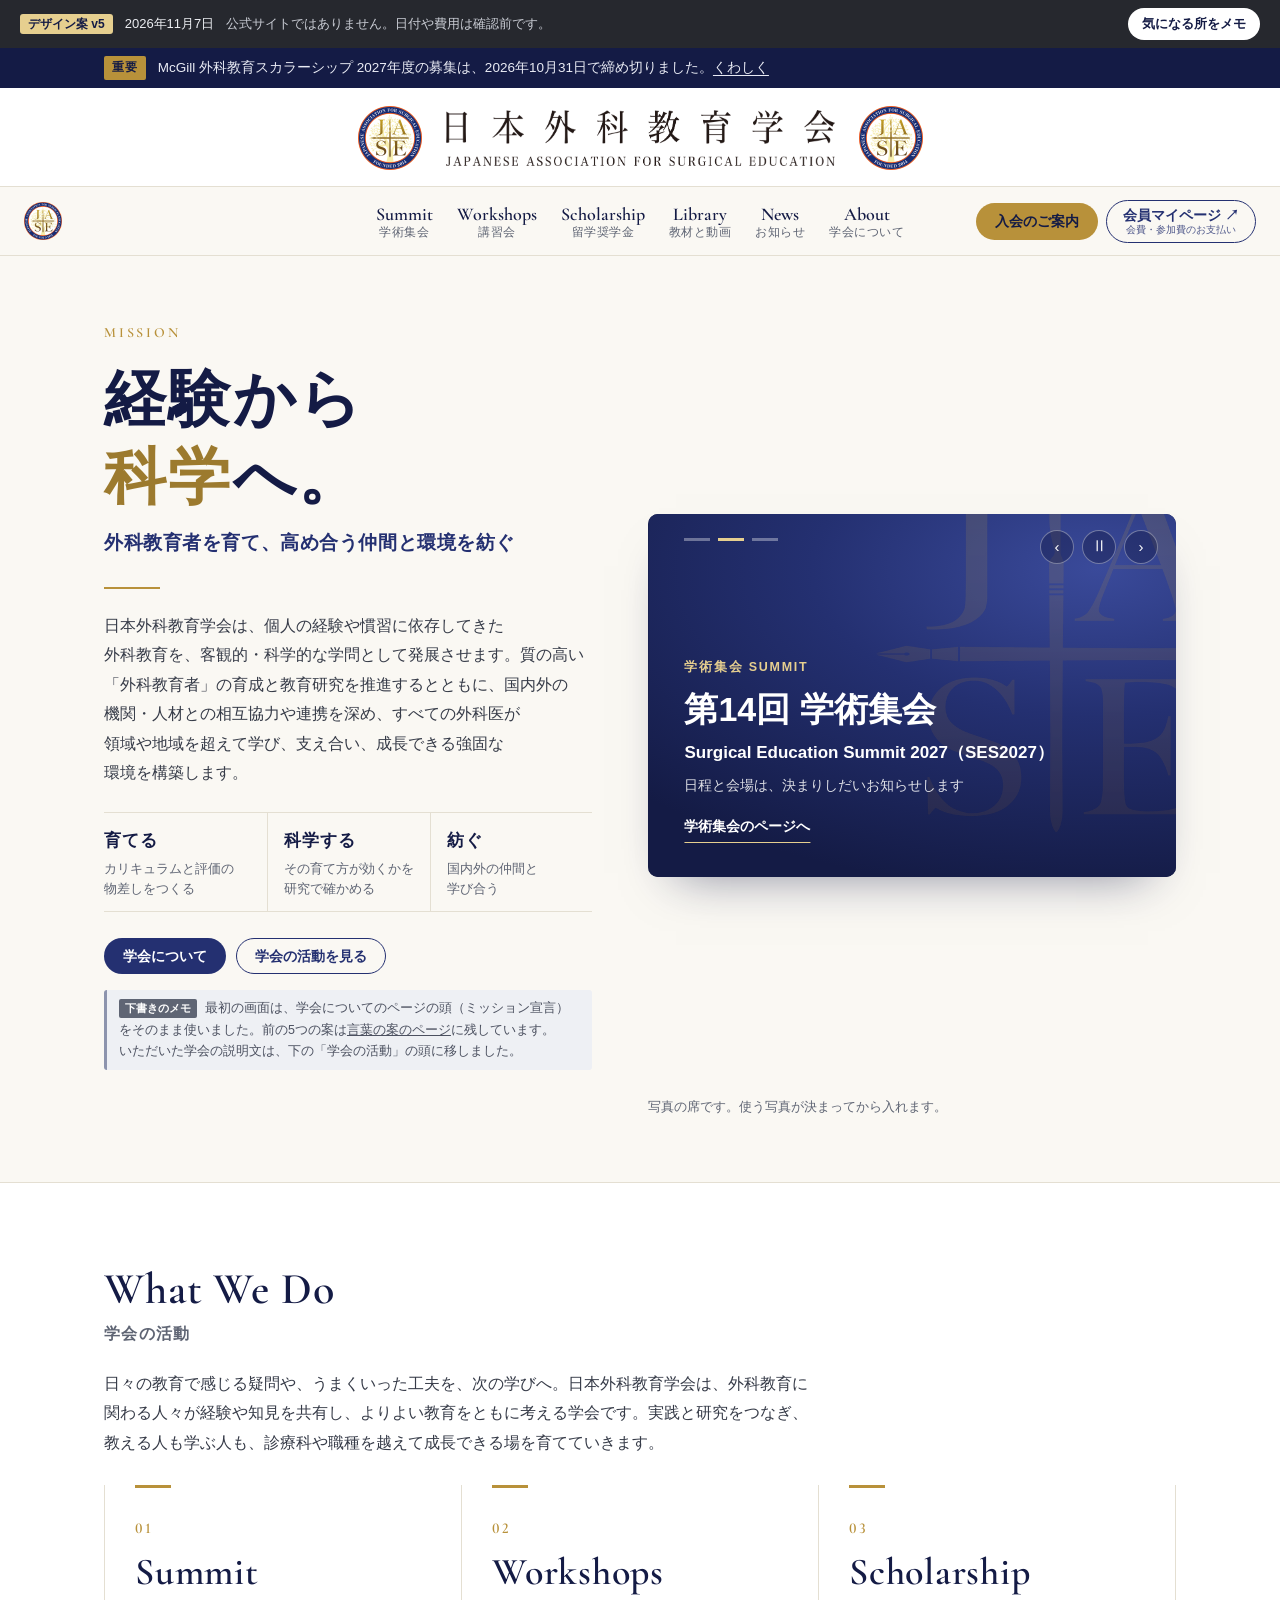
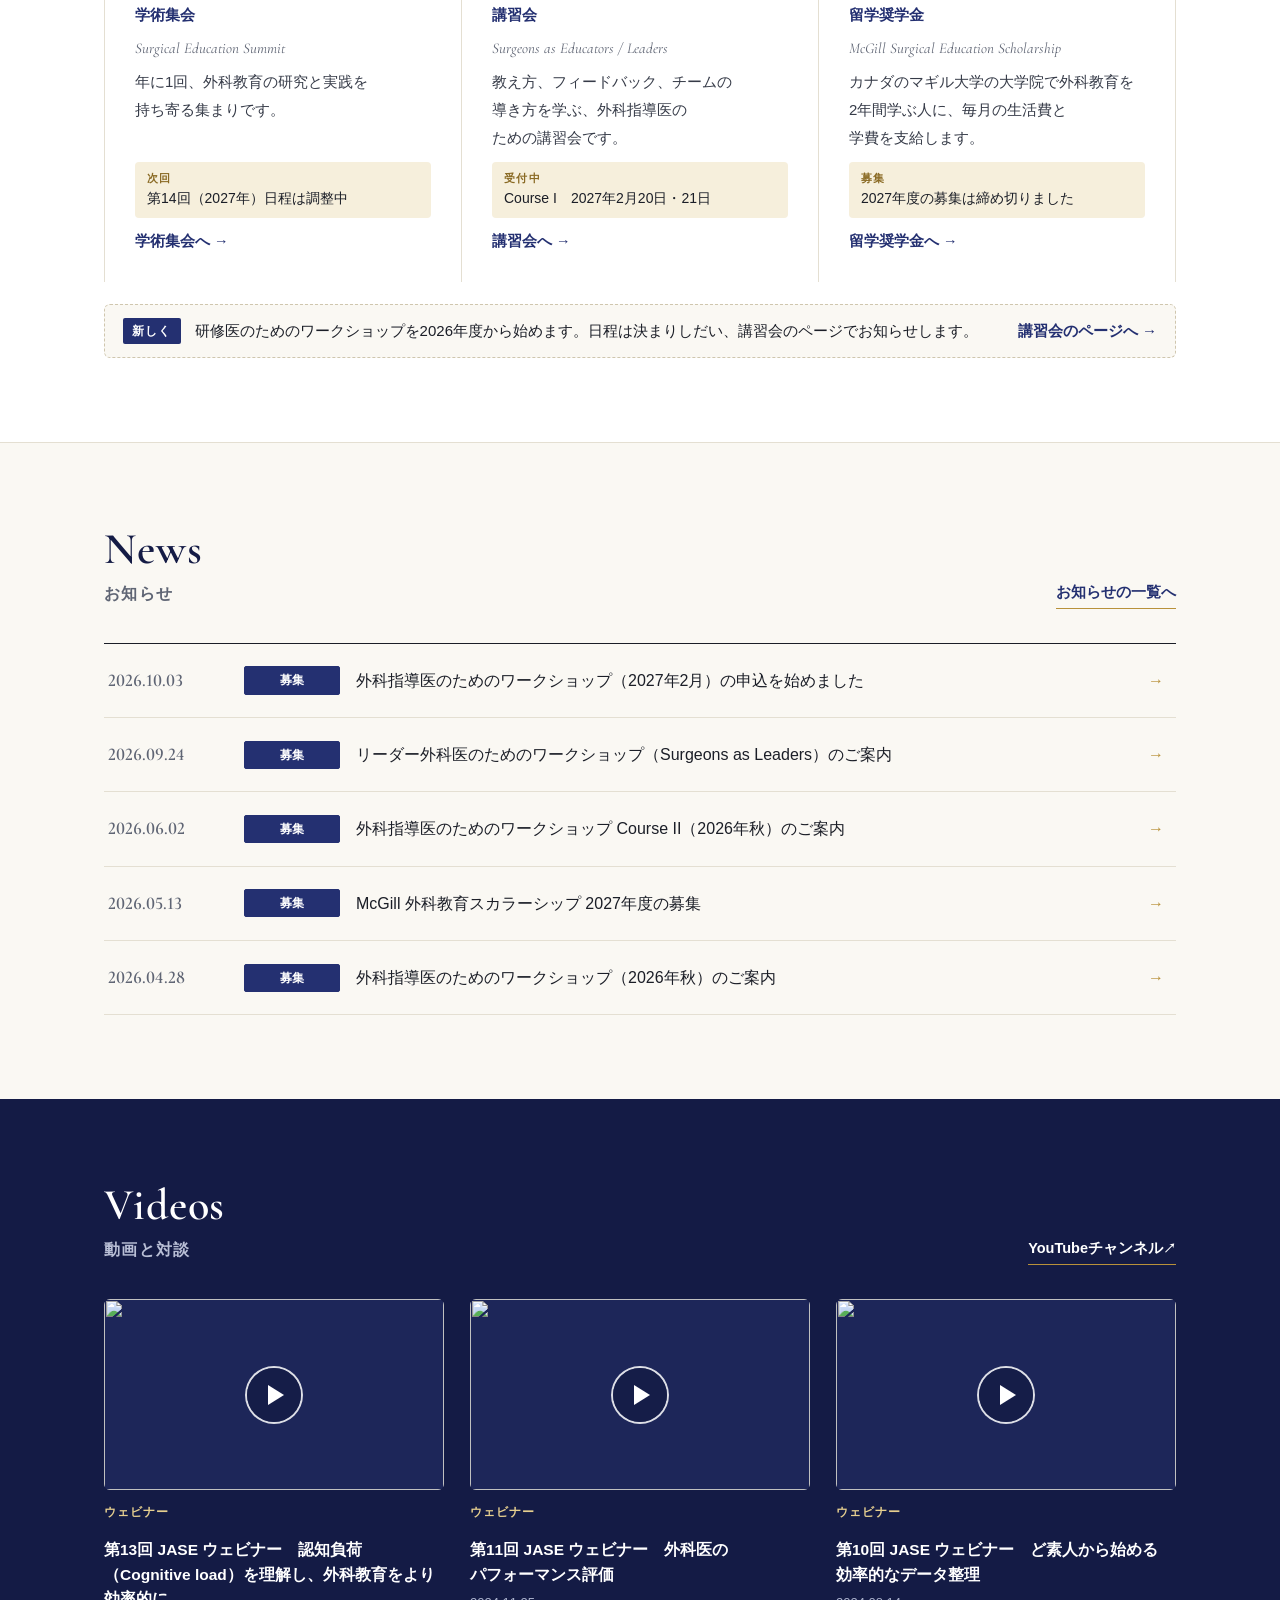
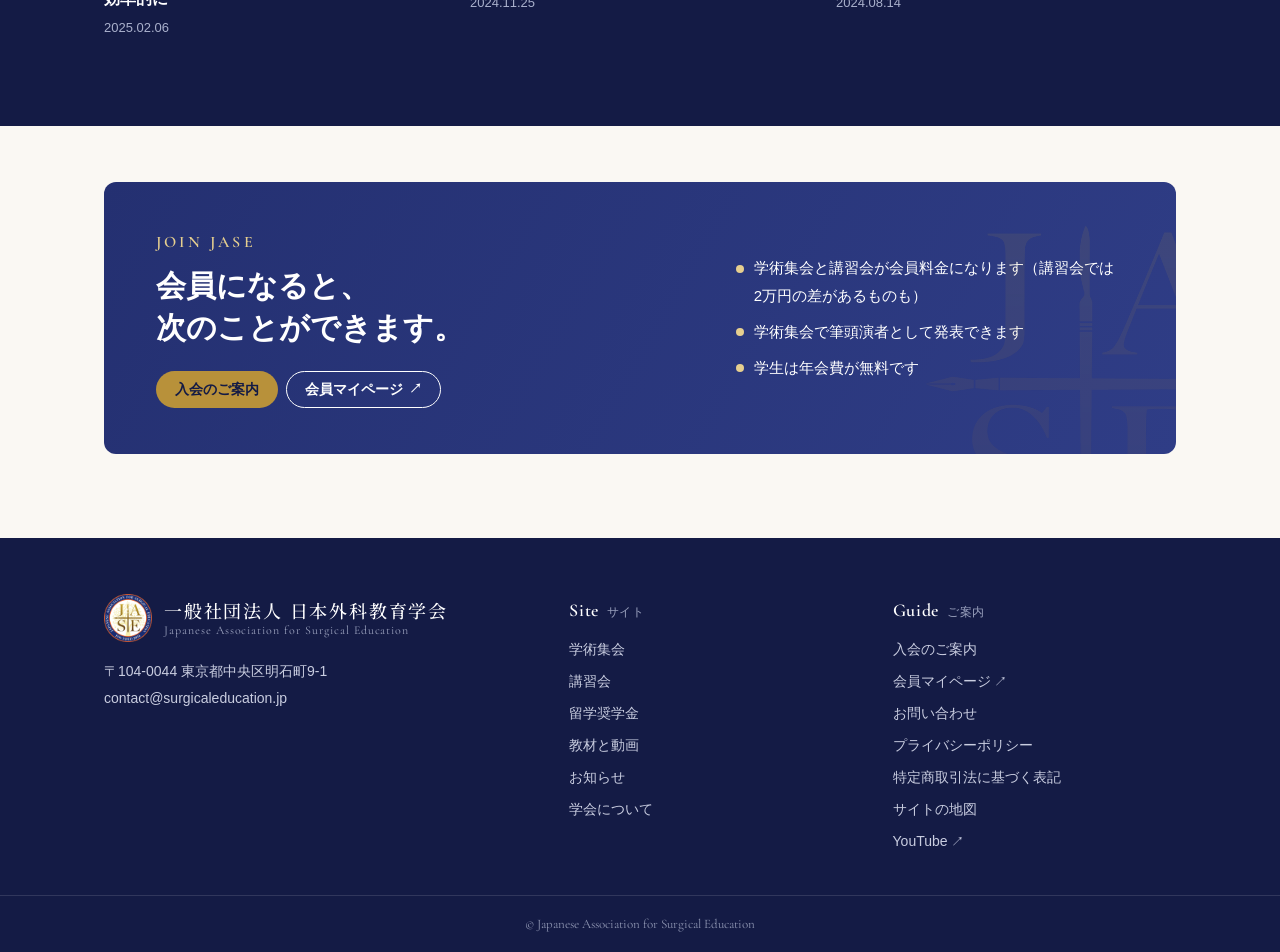
==== commit ff9a720a: "デザイン案 v5：学会の方の気になる所21件と、正式なロゴ（白い方のB） Co-Authored-By: Claude Opus 5.5 <noreply@anthropic.com>" ====
--- a/index.html
+++ b/index.html
@@ -21,8 +21,8 @@
 
 <!-- part:bar -->
 <!-- 下書きの帯：公開する本番では、この帯と draft-tools/ と robots の行を外す -->
-<div class="dm-bar dm-ui" data-version="v4" data-date="2026-11-03">
-<p><b>デザイン案 v4</b><span class="dm-date">2026年11月3日</span><span class="dm-warn">公式サイトではありません。日付や費用は確認前です。</span></p>
+<div class="dm-bar dm-ui" data-version="v5" data-date="2026-11-07">
+<p><b>デザイン案 v5</b><span class="dm-date">2026年11月7日</span><span class="dm-warn">公式サイトではありません。日付や費用は確認前です。</span></p>
 <button type="button" class="dm-toggle" aria-pressed="false">気になる所をメモ<span class="dm-count"></span></button>
 </div>
 <!-- /part:bar -->
@@ -34,12 +34,12 @@
 <!-- /part:notice -->
 
 <!-- part:header -->
-<!-- ロゴの帯：今のサイトの帯にならい、両側に紋章、間に学会名。学会名は届いたロゴの字形で「学会」に組みかえた仮置き。正式な和文のロゴができたら img/jase_wordmark.svg を差しかえる -->
+<!-- ロゴの帯：両側に紋章（白い方のB）、間に学会名。どちらも2026年11月7日に届いた正式なロゴ（JASE_logo3_B）から切り出した画像 -->
 <div class="banner" data-sec="ロゴの帯">
 <div class="wrap">
 <a class="lockup" href="index.html" aria-label="日本外科教育学会 トップへ">
 <img src="img/jase_seal.png" alt="日本外科教育学会の紋章">
-<img class="wordmark" src="img/jase_wordmark.svg" alt="" width="299" height="43">
+<img class="wordmark" src="img/jase_wordmark.png" alt="" width="389" height="56">
 <img src="img/jase_seal.png" alt="">
 </a>
 </div>
@@ -69,17 +69,18 @@
 <section class="hero">
 <div class="wrap">
 <div data-sec="最初の画面">
-<p class="eyebrow">SHARPEN YOUR SKILL</p>
-<h1 class="phrase">手術の<span class="em">腕</span>を磨く</h1>
+<p class="eyebrow">MISSION</p>
+<h1 class="phrase">経験から<span class="em">科学</span>へ。</h1>
+<p class="tag phrase">外科教育者を育て、高め合う仲間と環境を紡ぐ</p>
 <div class="rule"></div>
-<p class="lead">日々の教育で感じる疑問や、うまくいった工夫を、次の学びへ。日本外科教育学会は、外科教育に関わる人々が経験や知見を共有し、よりよい教育をともに考える学会です。実践と研究をつなぎ、教える人も学ぶ人も、診療科や職種を越えて成長できる場を育てていきます。</p>
+<p class="lead">日本外科教育学会は、個人の経験や慣習に依存してきた外科教育を、客観的・科学的な学問として発展させます。質の高い「外科教育者」の育成と教育研究を推進するとともに、国内外の機関・人材との相互協力や連携を深め、すべての外科医が領域や地域を超えて学び、支え合い、成長できる強固な環境を構築します。</p>
 <ul class="values" aria-label="3つの価値">
 <li><b>育てる</b><span>カリキュラムと評価の物差しをつくる</span></li>
 <li><b>科学する</b><span>その育て方が効くかを研究で確かめる</span></li>
 <li><b>紡ぐ</b><span>国内外の仲間と学び合う</span></li>
 </ul>
-<div class="more"><a class="btn navy" href="about.html">学会について</a><a class="btn line pc-only" href="#pillars" style="color:var(--navy)">3つの活動を見る</a></div>
-<p class="dm-note dm-ui">この画面の言葉は、5つの案を<a href="copy-ideas.html" style="text-decoration:underline">言葉の案のページ</a>で比べられます。今ここに出しているのは案1です。</p>
+<div class="more"><a class="btn navy" href="about.html">学会について</a><a class="btn line pc-only" href="#pillars" style="color:var(--navy)">学会の活動を見る</a></div>
+<p class="dm-note dm-ui">最初の画面は、学会についてのページの頭（ミッション宣言）をそのまま使いました。前の5つの案は<a href="copy-ideas.html" style="text-decoration:underline">言葉の案のページ</a>に残しています。いただいた学会の説明文は、下の「学会の活動」の頭に移しました。</p>
 </div>
 
 <div class="car" data-sec="カルーセル" aria-roledescription="carousel" aria-label="注目のお知らせ">
@@ -117,16 +118,17 @@
 </div>
 </section>
 
-<section class="sec pillars" id="pillars" data-sec="3つの活動">
-<div class="wrap">
-<div class="sec-hd"><div><span class="en">What We Do</span><h2>学会の3つの活動</h2></div></div>
+<section class="sec pillars" id="pillars" data-sec="学会の活動">
+<div class="wrap">
+<div class="sec-hd"><div><span class="en">What We Do</span><h2>学会の活動</h2></div></div>
+<p class="sec-lead phrase">日々の教育で感じる疑問や、うまくいった工夫を、次の学びへ。日本外科教育学会は、外科教育に関わる人々が経験や知見を共有し、よりよい教育をともに考える学会です。実践と研究をつなぎ、教える人も学ぶ人も、診療科や職種を越えて成長できる場を育てていきます。</p>
 <div class="p-grid">
 <a class="p-card" href="summit.html">
 <span class="num">01</span>
 <span class="en">Summit</span>
 <span class="ja">学術集会</span>
 <span class="full">Surgical Education Summit</span>
-<p class="phrase">年に1回、外科教育の研究と実践を持ち寄る集まりです。医学生の手技大会もあります。</p>
+<p class="phrase">年に1回、外科教育の研究と実践を持ち寄る集まりです。</p>
 <span class="next"><b>次回</b>第14回（2027年）日程は調整中</span>
 <span class="go">学術集会へ</span>
 </a>
@@ -149,7 +151,7 @@
 <span class="go">留学奨学金へ</span>
 </a>
 </div>
-<a class="resident" href="workshops.html#resident"><b>新しく</b>研修医のためのワークショップを<span class="nw">2026年度</span>から始めます。日程は決まりしだい、講習会のページでお知らせします。<span class="go">講習会のページへ →</span></a>
+<a class="resident" href="workshops.html#resident"><b>新しく</b><span class="t">研修医のためのワークショップを<span class="nw">2026年度</span>から始めます。日程は決まりしだい、講習会のページでお知らせします。</span><span class="go">講習会のページへ →</span></a>
 </div>
 </section>
 
@@ -184,8 +186,7 @@
 <div class="join-band">
 <div>
 <p class="en">JOIN JASE</p>
-<h2 class="phrase">このサイトの中身は、<br>入会しなくてもすべて読めます。</h2>
-<p>会員になると、次のことができます。</p>
+<h2 class="phrase">会員になると、<br>次のことができます。</h2>
 <div class="acts"><a class="btn join" href="join.html">入会のご案内</a><a class="btn my ext" href="#" data-todo="smoosy">会員マイページ</a></div>
 </div>
 <ul>
--- a/style.css
+++ b/style.css
@@ -653,3 +653,170 @@
   .car .track{transition:none}
   html{scroll-behavior:auto}
 }
+
+/* ===== v5（2026-11-07）。頭の右の一枚、講習会の色分け、創設者、論文 ===== */
+:root{--crimson:#a31a24;--gold-deep:#6b5219}
+/* 下層ページの頭：左に題と説明、右に一枚（次の回の札、写真、新しい動画やお知らせのスライド） */
+.ph-body{grid-template-columns:1fr;align-items:center}
+.ph-body.has-side{grid-template-columns:minmax(0,1fr) minmax(0,480px);gap:28px 56px}
+.ph-main .ph-lead{margin-top:22px;max-width:34em}
+/* 紺の札 */
+.ph-card{position:relative;overflow:hidden;color:#fff;border-radius:10px;padding:28px 30px 26px;background:linear-gradient(135deg,#1c2560 0%,#2c3a82 60%,#3c4c97 100%);box-shadow:0 24px 48px -28px rgba(20,27,69,.55)}
+.ph-card::after{content:"";position:absolute;right:-46px;top:-36px;width:230px;height:230px;background:url(img/jase_mark.png) center/contain no-repeat;opacity:.12;pointer-events:none}
+.ph-card>*{position:relative;z-index:1}
+.ph-card .kind{display:flex;gap:10px;align-items:center;font-size:12.5px;letter-spacing:.14em;color:var(--gold-light);font-weight:700}
+.ph-card .kind .st{letter-spacing:.06em}
+.ph-card .big{font-family:var(--font-en);font-size:40px;line-height:1.1;font-weight:600;margin:10px 0 4px;font-variant-numeric:lining-nums}
+.ph-card .ja{font-size:16.5px;font-weight:700;line-height:1.6;word-break:auto-phrase}
+.ph-card dl{display:grid;grid-template-columns:4.5em 1fr;margin-top:14px;border-top:1px solid rgba(255,255,255,.22);font-size:14px}
+.ph-card dt,.ph-card dd{padding:7px 0;border-bottom:1px solid rgba(255,255,255,.12)}
+.ph-card dt{color:var(--gold-light);font-weight:700;font-size:13px}
+.ph-card .meta{font-size:14px;opacity:.88;margin-top:6px;word-break:auto-phrase}
+.ph-card .go{display:inline-block;margin-top:16px;font-size:13.5px;font-weight:700;border-bottom:1px solid var(--gold-light);padding-bottom:2px}
+.ph-card .go::after{content:" →"}
+/* 右のスライド（トップのカルーセルと同じ部品を小さくしたもの） */
+.car.side .slide{aspect-ratio:16/10.5;padding:26px 28px}
+.car.side .dots{left:28px;top:22px}
+.car.side .car-ui{top:12px;right:14px}
+.car.side .car-ui button{width:30px;height:30px;font-size:13px}
+.car.side .slide .ja{font-size:16px;line-height:1.6;word-break:auto-phrase}
+.car.side .slide .v-title{font-size:16.5px}
+.car.side .slide .meta{font-size:13px}
+/* 写真の席（写真が決まったら .bg に img を入れる） */
+.ph-photo .bg{background:repeating-linear-gradient(-45deg,#1f285c 0 14px,#232d64 14px 28px)}
+.ph-photo .bg::before{content:"";position:absolute;inset:0;background:linear-gradient(180deg,rgba(16,22,58,0) 40%,rgba(16,22,58,.85) 100%)}
+.ph-photo .bg::after{content:"写真の席";position:absolute;left:50%;top:40%;transform:translate(-50%,-50%);font-size:13px;letter-spacing:.2em;color:rgba(255,255,255,.6);border:1px dashed rgba(255,255,255,.4);padding:6px 18px;border-radius:999px;white-space:nowrap}
+/* 新しいお知らせのスライド */
+.s-news .bg{background:radial-gradient(120% 90% at 85% 15%,#3a4a9a 0%,var(--navy) 45%,var(--navy-deep) 100%)}
+.s-news.n2 .bg{background:linear-gradient(135deg,#1c2560 0%,#2c3a82 60%,#3c4c97 100%)}
+.s-news.n3 .bg{background:radial-gradient(110% 90% at 15% 85%,#34448f 0%,var(--navy) 50%,var(--navy-deep) 100%)}
+.s-news .bg::after{content:"";position:absolute;right:-40px;top:-30px;width:220px;height:220px;background:url(img/jase_mark.png) center/contain no-repeat;opacity:.12}
+.s-news .kind{display:flex;gap:12px;align-items:center}
+.s-news .nd{font-family:var(--font-en);font-size:17px;letter-spacing:.04em;color:#fff;font-variant-numeric:lining-nums}
+.s-news .nl{font-size:11.5px;letter-spacing:.06em;background:#fff;color:var(--navy-deep);padding:0 8px;border-radius:2px}
+.s-news .ja{font-size:18px !important;margin-top:6px}
+.car.side .play{display:none}
+/* 創設者の札（学会について） */
+.founder-card{display:grid;grid-template-columns:104px 1fr;gap:22px;align-items:center}
+.founder-card .f-face{aspect-ratio:3/4;border-radius:6px;border:1px dashed rgba(255,255,255,.45);display:grid;place-items:center;font-size:12px;color:rgba(255,255,255,.7);background:repeating-linear-gradient(-45deg,rgba(255,255,255,.04) 0 10px,rgba(255,255,255,.09) 10px 20px)}
+.founder-card .ja{font-size:19px;margin-top:6px}
+
+/* 講習会：上の左に見出しと説明、右に講習会の様子の写真 */
+.sec-top{display:grid;grid-template-columns:minmax(0,1fr) minmax(0,460px);gap:28px 56px;align-items:center;margin-bottom:34px}
+.sec-top .sec-lead{margin-bottom:0}
+/* 3つの系統を色で分ける。紺＝外科指導医、金＝リーダー、赤（ロゴの外輪の赤）＝研修医 */
+.c-group{display:flex;flex-wrap:wrap;gap:4px 12px;align-items:center;margin-top:26px;padding:4px 0 8px;border-bottom:2px solid var(--navy)}
+.c-group:first-child{margin-top:0}
+.c-group::before{content:"";width:12px;height:12px;border-radius:2px;background:var(--navy)}
+.c-group b{font-family:var(--font-en);font-size:23px;font-weight:600;color:var(--navy-deep);line-height:1.2}
+.c-group span{font-size:13.5px;font-weight:700;color:var(--navy)}
+.c-group.ldr{border-color:var(--gold)}
+.c-group.ldr::before{background:var(--gold)}
+.c-group.ldr b,.c-group.ldr span{color:var(--gold-deep)}
+.c-group.res{border-color:var(--crimson)}
+.c-group.res::before{background:var(--crimson)}
+.c-group.res b,.c-group.res span{color:var(--crimson)}
+.course.edu{border-left:6px solid var(--navy)}
+.course.ldr{border-left:6px solid var(--gold);background:#fdfaf1}
+.course.ldr .c-name .en,.course.ldr .c-name .ja{color:var(--gold-deep)}
+.course.ldr .c-name .en em{color:#9c7a2e}
+.course.ldr .btn.navy{background:var(--gold-deep)}
+.course.res{border-left:6px solid var(--crimson);background:#fdf6f5}
+.course.res .c-name .en em,.course.res .c-name .ja{color:var(--crimson)}
+/* コースごとの中身 */
+.c-guide{display:grid;grid-template-columns:repeat(4,1fr);gap:14px;margin-bottom:6px}
+.c-guide .g{display:flex;flex-direction:column;gap:6px;background:var(--white);border:1px solid var(--line);border-top:4px solid var(--navy);border-radius:8px;padding:18px 18px 16px;transition:border-color .2s,background .2s}
+.c-guide .g:hover{background:var(--paper)}
+.c-guide .g.ldr{border-top-color:var(--gold)}
+.c-guide .g.res{border-top-color:var(--crimson)}
+.g-en{font-family:var(--font-en);font-size:18px;font-weight:600;color:var(--navy-deep);line-height:1.15}
+.g-en em{font-style:normal;color:#9c7a2e}
+.g.ldr .g-en{color:var(--gold-deep)}
+.g.res .g-en em{color:var(--crimson)}
+.c-guide b{font-size:15.5px;color:var(--navy-deep);line-height:1.5}
+.g-who{font-size:13px;color:var(--sub);line-height:1.6;word-break:auto-phrase}
+.c-guide .go{margin-top:auto;padding-top:8px;font-size:13.5px;font-weight:700;color:var(--navy)}
+.c-guide .go::after{content:" ↑";color:var(--gold)}
+
+/* 創設者 */
+.founder{display:grid;grid-template-columns:260px 1fr;gap:44px;align-items:start}
+.founder .fill{aspect-ratio:3/4}
+.f-name{font-size:28px;font-weight:800;color:var(--navy-deep);letter-spacing:.08em;line-height:1.3}
+.f-name small{display:block;font-size:13.5px;font-weight:500;color:var(--sub);letter-spacing:.06em;margin-top:4px}
+.f-lead{margin:14px 0 22px;font-size:16px;color:#363b48;max-width:44em}
+.f-facts{grid-template-columns:5.2em 1fr}
+.f-facts dt{font-family:var(--font-en);font-size:18px;font-weight:600;line-height:1.5;color:var(--navy-deep);font-variant-numeric:lining-nums}
+.f-book{margin-top:22px;font-size:15px;background:var(--gold-wash);border:1px solid var(--gold-light);border-radius:6px;padding:14px 18px}
+.f-links{list-style:none;display:grid;gap:8px;margin-top:18px;font-size:14px}
+.f-links a{color:var(--navy);font-weight:700;border-bottom:1px solid var(--gold);word-break:auto-phrase}
+
+/* 会員の論文 */
+.pub-yr{font-family:var(--font-en);font-size:30px;font-weight:600;color:var(--navy-deep);border-bottom:1px solid var(--ink);padding-bottom:4px;margin-top:36px;font-variant-numeric:lining-nums}
+.pubs .pub-yr:first-child{margin-top:0}
+.pub-list{list-style:none}
+.pub-list li{display:grid;gap:3px;padding:16px 4px 16px 20px;border-bottom:1px solid var(--line);position:relative}
+.pub-list li::before{content:"";position:absolute;left:2px;top:25px;width:7px;height:7px;border-radius:50%;background:var(--gold)}
+.pub-list b{font-size:16px;color:var(--navy-deep);line-height:1.55}
+.pub-list .au{font-size:14px;color:#363b48}
+.pub-list .src{font-size:14px;color:var(--sub)}
+.pub-list .lk{display:flex;gap:16px;font-size:13.5px;font-weight:700;margin-top:4px}
+.pub-list .lk a{color:var(--navy);border-bottom:1px solid var(--gold)}
+
+@media (max-width:1100px){
+  .c-guide{grid-template-columns:1fr 1fr}
+}
+@media (max-width:900px){
+  .ph-body.has-side,.sec-top,.founder{grid-template-columns:1fr}
+  .founder .fill{max-width:220px;width:100%}
+}
+@media (max-width:600px){
+  .c-guide{grid-template-columns:1fr}
+  .ph-card{padding:22px 22px 20px}
+  .ph-card .big{font-size:32px}
+  .car.side .slide{aspect-ratio:4/3.3;padding:22px 20px}
+  .car.side .dots{left:20px}
+  .founder-card{grid-template-columns:80px 1fr;gap:16px}
+  .f-name{font-size:24px}
+  .f-facts{grid-template-columns:4.6em 1fr}
+  .pub-yr{font-size:26px}
+  .c-group b{font-size:20px}
+}
+/* 右に一枚あるページでは、頭の右の大きな透かしを消す（札と重なるため） */
+.ph:has(.has-side)::after{display:none}
+.g-en em{display:block}
+/* 右のスライドの動画：上に動画の絵、下に題名。絵の中の文字と題名が重ならないようにする */
+.car.side .s3 .bg{inset:0 0 auto 0;height:54%;background:#10163a}
+.car.side .s3 .bg img{opacity:1;mix-blend-mode:normal;object-fit:cover;object-position:center 30%}
+.car.side .s3 .bg::after{background:linear-gradient(180deg,rgba(16,22,58,0) 55%,rgba(16,22,58,1) 100%)}
+.car.side .s3{background:#10163a;justify-content:flex-end}
+.car.side .s3 .dots,.car.side .s3 ~ .dots{z-index:3}
+.car.side .slide.s3{aspect-ratio:16/11.5}
+.car.side .s3 .bg{height:50%;background:#000}
+.car.side .s3 .bg::after{background:linear-gradient(180deg,rgba(16,22,58,0) 45%,#10163a 100%)}
+
+/* v5 の点検で見つかった崩れの直し */
+/* 項目の中に太字や札があっても、文が列に割れないようにする（flex をやめて、点を左に置く） */
+.card li,.join-band li{display:block;position:relative;padding-left:18px}
+.card li::before,.join-band li::before{position:absolute;left:0;top:.72em;width:7px;height:7px;transform:none}
+.join-band li::before{width:8px;height:8px;top:.7em}
+.tags li{padding-left:11px}
+.resident .t{flex:1 1 auto;min-width:0}
+.values li{align-content:start}
+/* 入力欄をそろえる */
+.field input,.field select{width:100%;font:inherit;font-size:16px;padding:12px 14px;border:1px solid #cfcab9;border-radius:6px;background-color:#fff;color:var(--ink);line-height:1.5}
+.field select{padding-right:38px}
+.check input{width:18px;padding:0}
+/* 題の中の日本語を文節で折る */
+.pub-list b,.f-links a{word-break:auto-phrase}
+/* コースごとの中身：Course の番号だけ次の行に置く */
+.g-en em{display:inline}
+.g.edu .g-en em{display:block}
+/* 動画のスライド：ポスターを切らずに全体を見せる */
+.car.side .s3 .bg img{object-fit:contain;object-position:center}
+@media (max-width:900px){
+  .founder .fill{justify-self:center}
+}
+@media (max-width:600px){
+  .car.side .slide.s3{aspect-ratio:4/4.6}
+  .car.side .s3 .bg{height:46%}
+}
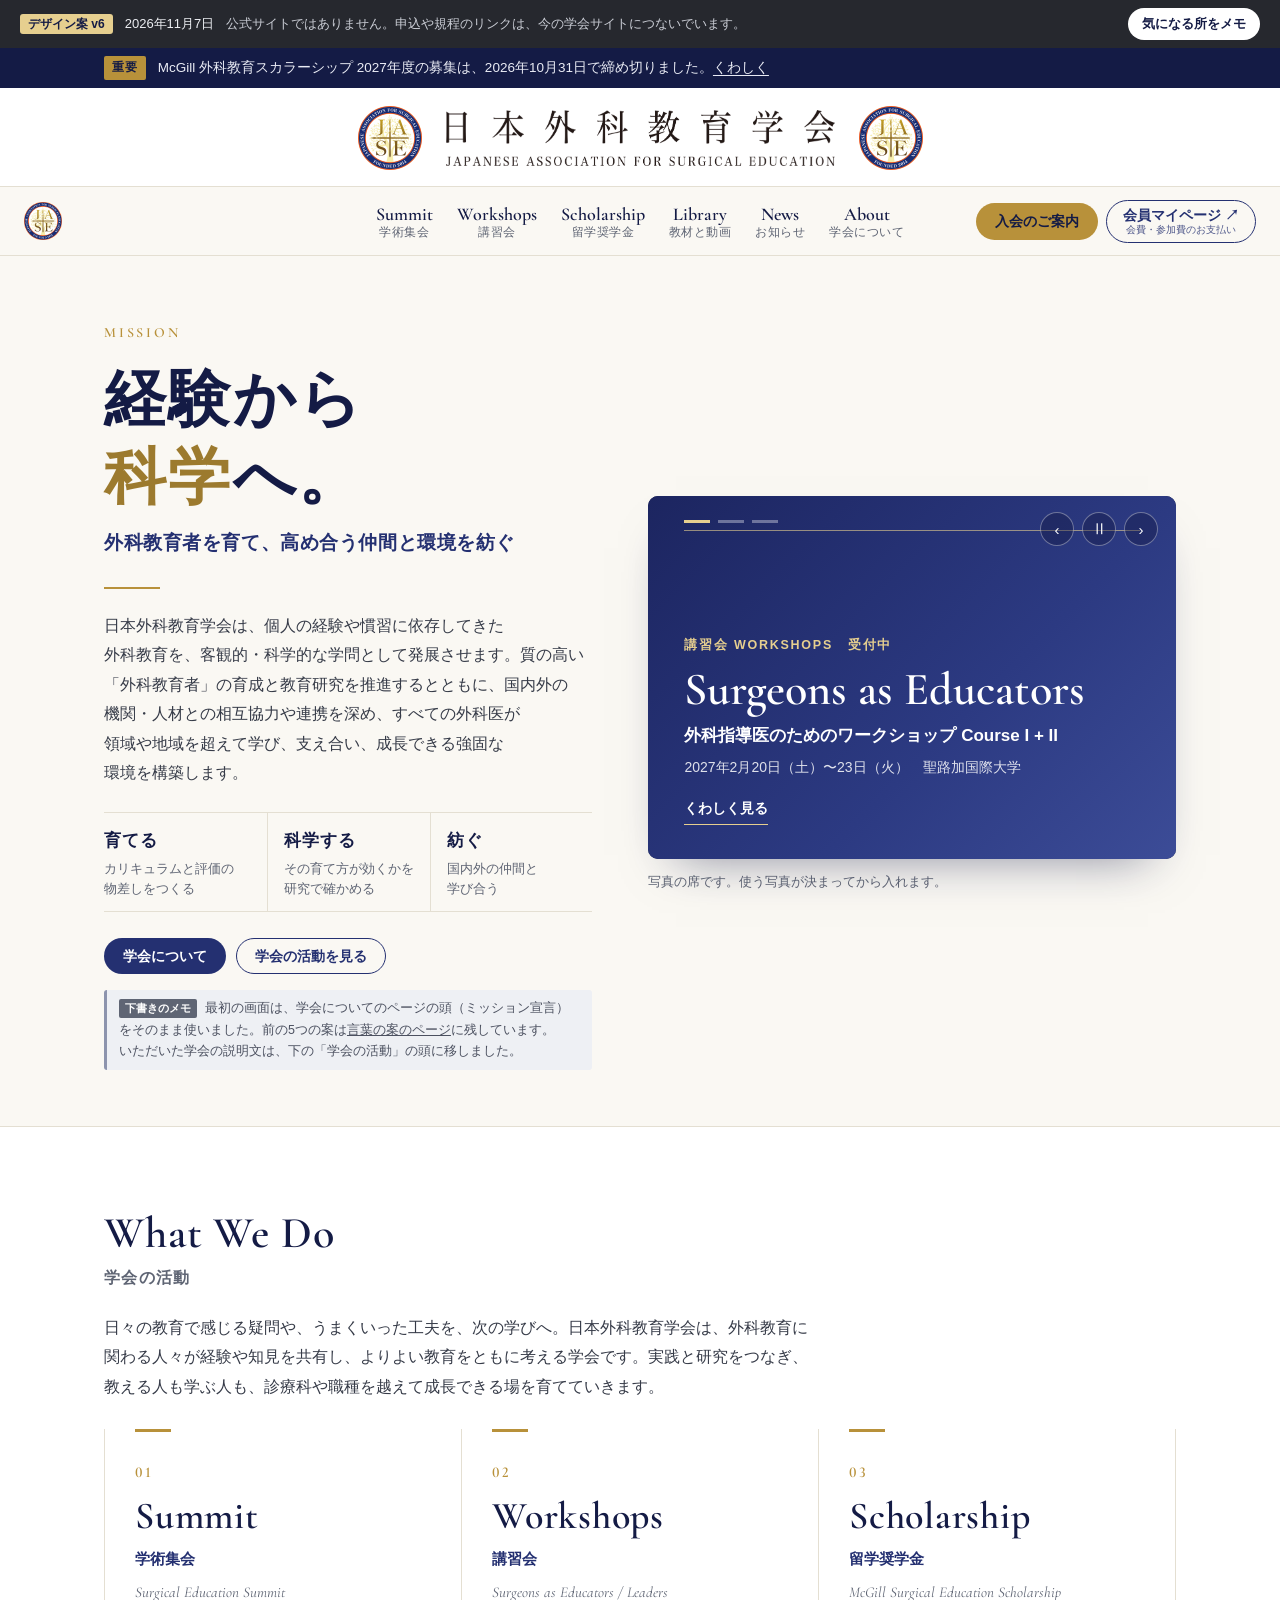
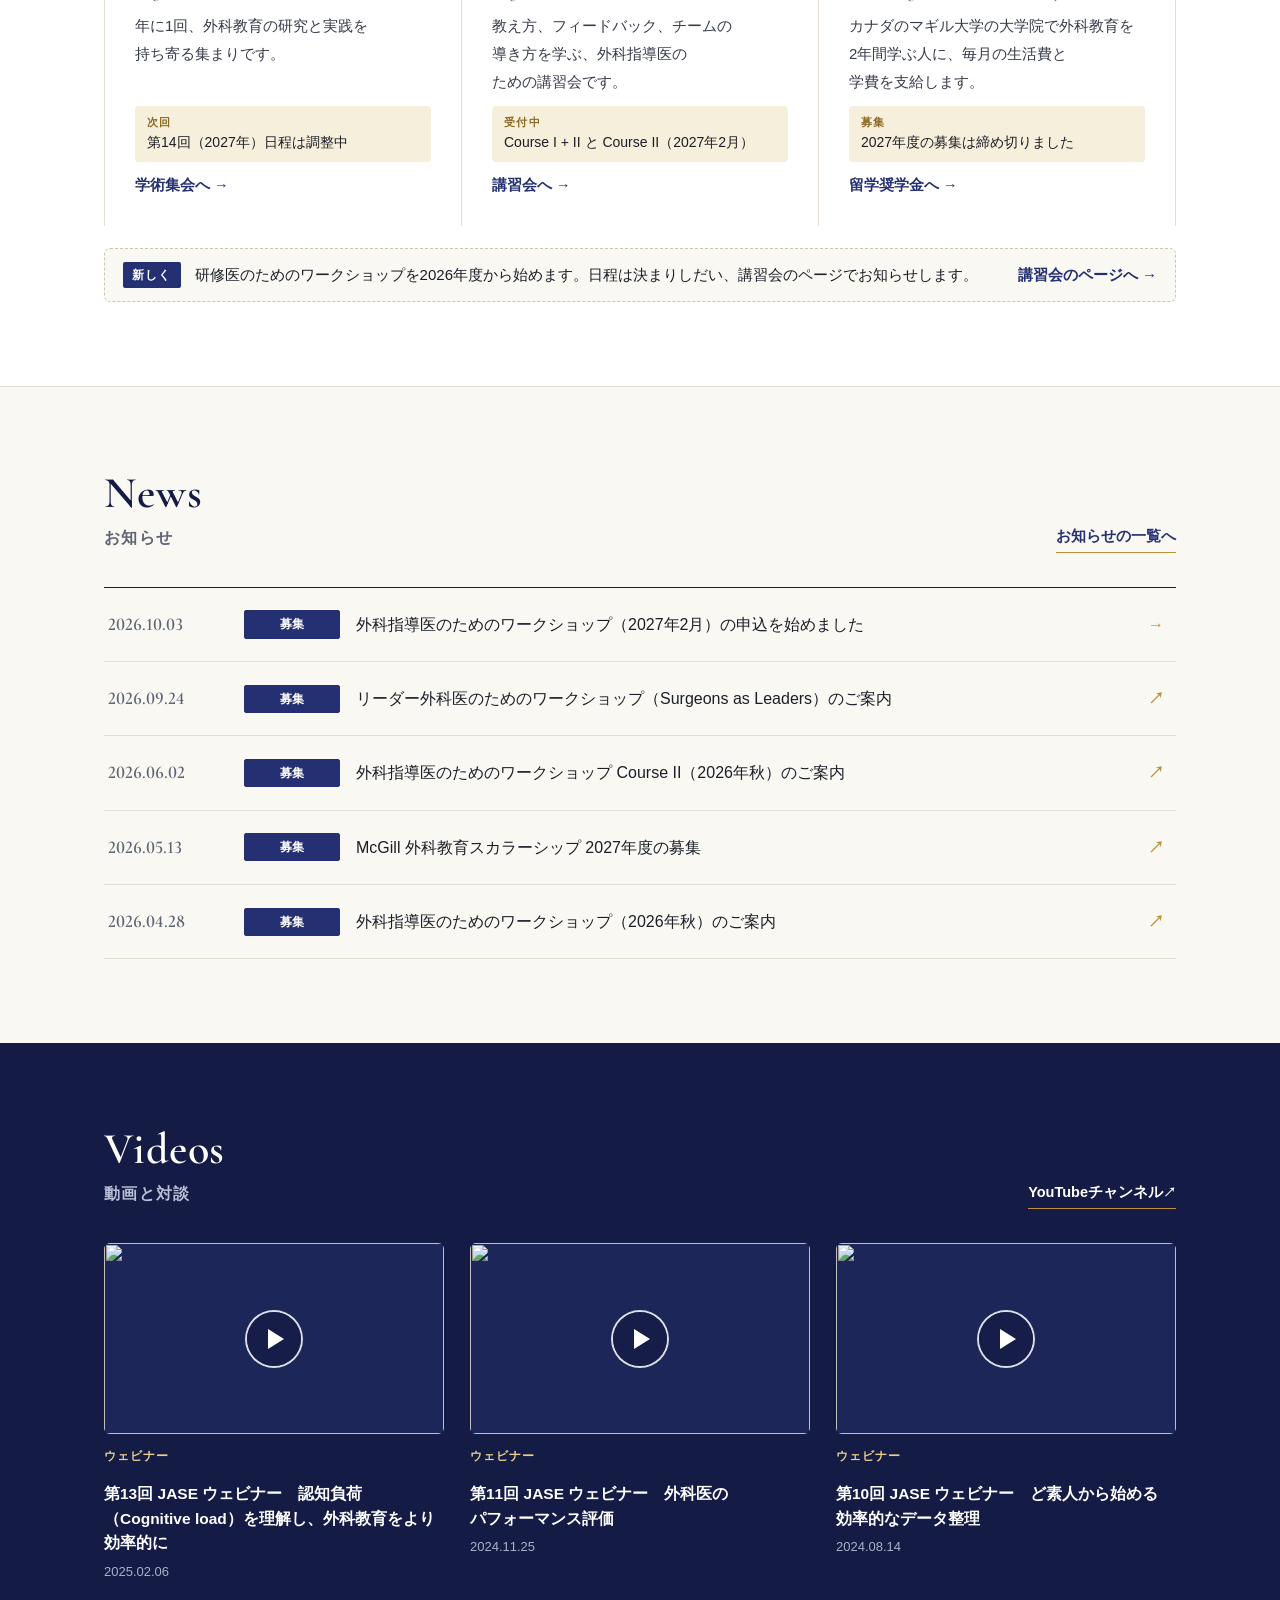
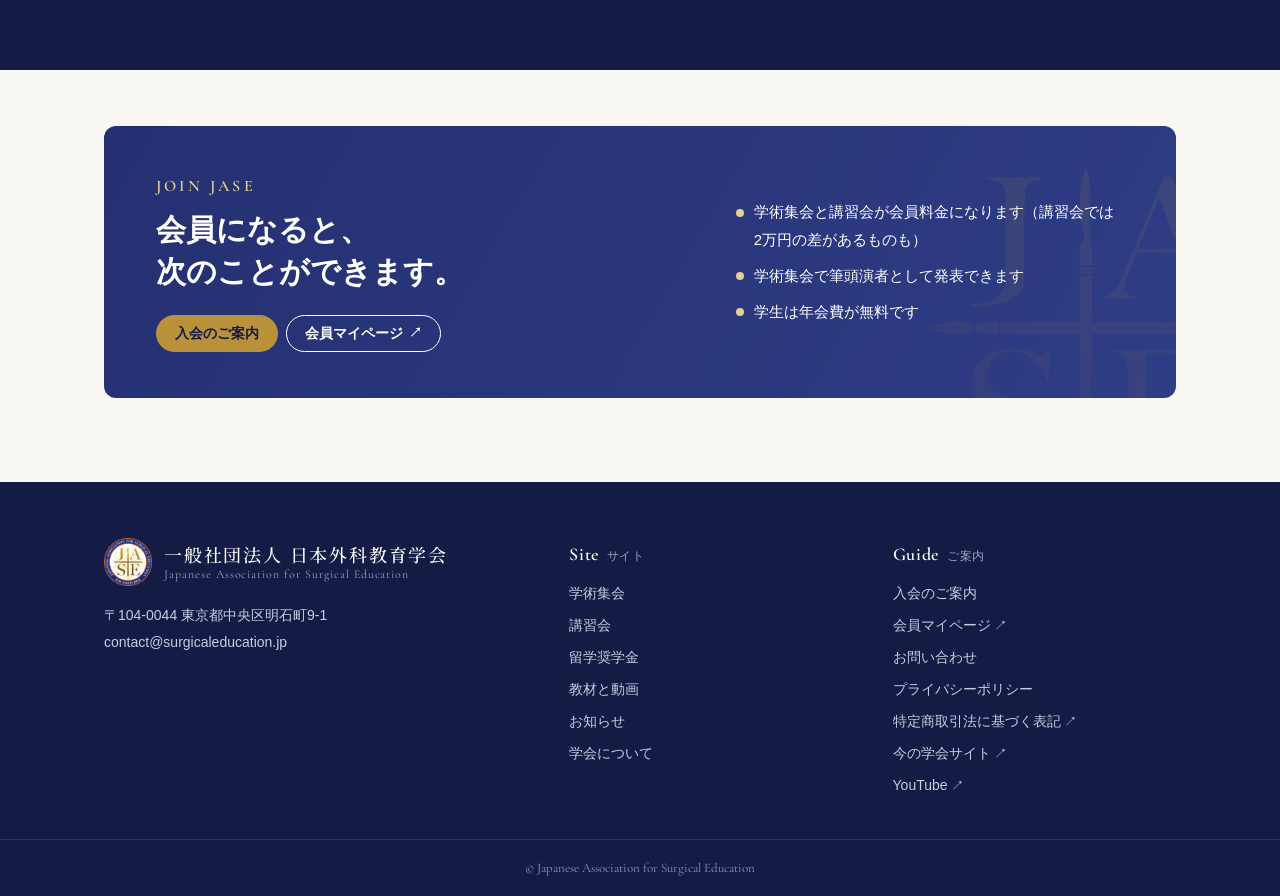
==== commit 5ff909ac: "デザイン案 v6：申込・入会・規程・お知らせのリンクを、今の学会サイトとSMOOSYに本当につなぐ 講習会の受付の様子と参加費を申込のページに合わせ、点検で残した崩れも直した。  Co-Authore" ====
--- a/index.html
+++ b/index.html
@@ -21,8 +21,8 @@
 
 <!-- part:bar -->
 <!-- 下書きの帯：公開する本番では、この帯と draft-tools/ と robots の行を外す -->
-<div class="dm-bar dm-ui" data-version="v5" data-date="2026-11-07">
-<p><b>デザイン案 v5</b><span class="dm-date">2026年11月7日</span><span class="dm-warn">公式サイトではありません。日付や費用は確認前です。</span></p>
+<div class="dm-bar dm-ui" data-version="v6" data-date="2026-11-07">
+<p><b>デザイン案 v6</b><span class="dm-date">2026年11月7日</span><span class="dm-warn">公式サイトではありません。申込や規程のリンクは、今の学会サイトにつないでいます。</span></p>
 <button type="button" class="dm-toggle" aria-pressed="false">気になる所をメモ<span class="dm-count"></span></button>
 </div>
 <!-- /part:bar -->
@@ -54,11 +54,11 @@
 <a href="library.html"><b>Library</b><span>教材と動画</span></a>
 <a href="news.html"><b>News</b><span>お知らせ</span></a>
 <a href="about.html"><b>About</b><span>学会について</span></a>
-<a class="sp-only ext" href="#" data-todo="smoosy">会員マイページ</a>
+<a class="sp-only ext" href="https://surgicaleducation.smoosy.atlas.jp/mypage/login" target="_blank" rel="noopener">会員マイページ</a>
 </nav>
 <div class="acts">
 <a class="btn join" href="join.html">入会のご案内</a>
-<a class="btn my" href="#" data-todo="smoosy"><span>会員マイページ ↗</span><small>会費・参加費のお支払い</small></a>
+<a class="btn my" href="https://surgicaleducation.smoosy.atlas.jp/mypage/login" target="_blank" rel="noopener"><span>会員マイページ ↗</span><small>会費・参加費のお支払い</small></a>
 <button class="menu-btn" aria-label="メニューを開く" aria-expanded="false"><i></i></button>
 </div>
 </div>
@@ -79,18 +79,19 @@
 <li><b>科学する</b><span>その育て方が効くかを研究で確かめる</span></li>
 <li><b>紡ぐ</b><span>国内外の仲間と学び合う</span></li>
 </ul>
-<div class="more"><a class="btn navy" href="about.html">学会について</a><a class="btn line pc-only" href="#pillars" style="color:var(--navy)">学会の活動を見る</a></div>
+<div class="more"><a class="btn navy" href="about.html">学会について</a><a class="btn line" href="#pillars" style="color:var(--navy)">学会の活動を見る</a></div>
 <p class="dm-note dm-ui">最初の画面は、学会についてのページの頭（ミッション宣言）をそのまま使いました。前の5つの案は<a href="copy-ideas.html" style="text-decoration:underline">言葉の案のページ</a>に残しています。いただいた学会の説明文は、下の「学会の活動」の頭に移しました。</p>
 </div>
 
+<div class="hero-side">
 <div class="car" data-sec="カルーセル" aria-roledescription="carousel" aria-label="注目のお知らせ">
 <div class="track">
 <article class="slide s1x" aria-roledescription="slide" aria-label="1枚目（全3枚）">
 <div class="bg"></div>
 <p class="kind">講習会 WORKSHOPS　受付中</p>
 <p class="big">Surgeons as Educators</p>
-<p class="ja">外科指導医のためのワークショップ Course I</p>
-<p class="meta"><span class="nw">2027年2月20日（土）・21日（日）</span>　<span class="nw">聖路加国際大学</span></p>
+<p class="ja">外科指導医のためのワークショップ Course I + II</p>
+<p class="meta"><span class="nw">2027年2月20日（土）〜23日（火）</span>　<span class="nw">聖路加国際大学</span></p>
 <a class="go" href="workshops.html#courses">くわしく見る</a>
 </article>
 <article class="slide s2x" aria-roledescription="slide" aria-label="2枚目（全3枚）">
@@ -116,6 +117,7 @@
 </div>
 <p class="photo-note">写真の席です。使う写真が決まってから入れます。</p>
 </div>
+</div>
 </section>
 
 <section class="sec pillars" id="pillars" data-sec="学会の活動">
@@ -138,7 +140,7 @@
 <span class="ja">講習会</span>
 <span class="full">Surgeons as Educators / Leaders</span>
 <p class="phrase">教え方、フィードバック、チームの導き方を学ぶ、外科指導医のための講習会です。</p>
-<span class="next"><b>受付中</b>Course I　2027年2月20日・21日</span>
+<span class="next"><b>受付中</b>Course I + II と Course II（2027年2月）</span>
 <span class="go">講習会へ</span>
 </a>
 <a class="p-card" href="scholarship.html">
@@ -160,10 +162,10 @@
 <div class="sec-hd"><div><span class="en">News</span><h2>お知らせ</h2></div><a class="link" href="news.html">お知らせの一覧へ</a></div>
 <div class="news-list">
 <a href="news-article.html"><time>2026.10.03</time><span class="label k">募集</span><span class="t">外科指導医のためのワークショップ（2027年2月）の申込を始めました</span></a>
-<a href="#" data-todo="article"><time>2026.09.24</time><span class="label k">募集</span><span class="t">リーダー外科医のためのワークショップ（Surgeons as Leaders）のご案内</span></a>
-<a href="#" data-todo="article"><time>2026.06.02</time><span class="label k">募集</span><span class="t">外科指導医のためのワークショップ Course II（2026年秋）のご案内</span></a>
-<a href="#" data-todo="article"><time>2026.05.13</time><span class="label k">募集</span><span class="t">McGill 外科教育スカラーシップ 2027年度の募集</span></a>
-<a href="#" data-todo="article"><time>2026.04.28</time><span class="label k">募集</span><span class="t">外科指導医のためのワークショップ（2026年秋）のご案内</span></a>
+<a class="out" href="https://surgicaleducation.jp/JSAL.html" target="_blank" rel="noopener"><time>2026.09.24</time><span class="label k">募集</span><span class="t">リーダー外科医のためのワークショップ（Surgeons as Leaders）のご案内</span></a>
+<a class="out" href="https://surgicaleducation.jp/SAE.html" target="_blank" rel="noopener"><time>2026.06.02</time><span class="label k">募集</span><span class="t">外科指導医のためのワークショップ Course II（2026年秋）のご案内</span></a>
+<a class="out" href="https://surgicaleducation.jp/mcgill.html" target="_blank" rel="noopener"><time>2026.05.13</time><span class="label k">募集</span><span class="t">McGill 外科教育スカラーシップ 2027年度の募集</span></a>
+<a class="out" href="https://surgicaleducation.jp/SAE.html" target="_blank" rel="noopener"><time>2026.04.28</time><span class="label k">募集</span><span class="t">外科指導医のためのワークショップ（2026年秋）のご案内</span></a>
 </div>
 </div>
 </section>
@@ -187,7 +189,7 @@
 <div>
 <p class="en">JOIN JASE</p>
 <h2 class="phrase">会員になると、<br>次のことができます。</h2>
-<div class="acts"><a class="btn join" href="join.html">入会のご案内</a><a class="btn my ext" href="#" data-todo="smoosy">会員マイページ</a></div>
+<div class="acts"><a class="btn join" href="join.html">入会のご案内</a><a class="btn my ext" href="https://surgicaleducation.smoosy.atlas.jp/mypage/login" target="_blank" rel="noopener">会員マイページ</a></div>
 </div>
 <ul>
 <li>学術集会と講習会が会員料金になります（講習会では<span class="nw">2万円</span>の差があるものも）</li>
@@ -207,7 +209,7 @@
 <address>〒104-0044 東京都中央区明石町9-1<br>contact@surgicaleducation.jp</address>
 </div>
 <div><h3>Site<small>サイト</small></h3><ul><li><a href="summit.html">学術集会</a></li><li><a href="workshops.html">講習会</a></li><li><a href="scholarship.html">留学奨学金</a></li><li><a href="library.html">教材と動画</a></li><li><a href="news.html">お知らせ</a></li><li><a href="about.html">学会について</a></li></ul></div>
-<div><h3>Guide<small>ご案内</small></h3><ul><li><a href="join.html">入会のご案内</a></li><li><a class="ext" href="#" data-todo="smoosy">会員マイページ </a></li><li><a href="contact.html">お問い合わせ</a></li><li><a href="#" data-todo="page">プライバシーポリシー</a></li><li><a href="#" data-todo="page">特定商取引法に基づく表記</a></li><li><a href="#" data-todo="page">サイトの地図</a></li><li><a class="ext" href="https://www.youtube.com/@JASESocial" target="_blank" rel="noopener">YouTube </a></li></ul></div>
+<div><h3>Guide<small>ご案内</small></h3><ul><li><a href="join.html">入会のご案内</a></li><li><a class="ext" href="https://surgicaleducation.smoosy.atlas.jp/mypage/login" target="_blank" rel="noopener">会員マイページ </a></li><li><a href="contact.html">お問い合わせ</a></li><li><a href="#" data-todo="page">プライバシーポリシー</a></li><li><a class="ext" href="https://surgicaleducation.jp/commerce.html" target="_blank" rel="noopener">特定商取引法に基づく表記 </a></li><li><a class="ext" href="https://surgicaleducation.jp/index.html" target="_blank" rel="noopener">今の学会サイト </a></li><li><a class="ext" href="https://www.youtube.com/@JASESocial" target="_blank" rel="noopener">YouTube </a></li></ul></div>
 </div>
 <p class="copy">© Japanese Association for Surgical Education</p>
 </footer>
--- a/style.css
+++ b/style.css
@@ -820,3 +820,45 @@
   .car.side .slide.s3{aspect-ratio:4/4.6}
   .car.side .s3 .bg{height:46%}
 }
+
+/* ===== v6（2026-11-07）。本当のリンクと、残っていた崩れの直し ===== */
+/* 最初の画面：カルーセルと写真の一言を右の列にまとめる */
+.hero-side{display:grid;gap:12px;align-self:center}
+.hero-side .photo-note{grid-column:auto;margin-top:0}
+/* 今の学会サイトへ出るお知らせは、右の印を ↗ にする */
+.news-list a.out::after{content:"↗";color:var(--gold);font-weight:700}
+/* 押せないボタン（準備中） */
+.btn.off{background:var(--line);color:var(--sub);cursor:default}
+/* 頭の右の札の中のリンク */
+.ph-card dd a{text-decoration:underline;text-underline-offset:3px}
+.ph-card dd{word-break:auto-phrase}
+/* 頭の高さを、どのページでもそろえる */
+.ph-body.has-side{align-items:start}
+.ph-body.has-side .ph-main{padding-top:8px}
+/* 記事の下：一覧へのリンクを真ん中に */
+.pager-row .mid{text-align:center}
+/* 組織図：横線を、両端の箱の真ん中から真ん中までにする（箱の間の14pxを数に入れる） */
+.org .row::before{left:calc((100% - (var(--n,3) - 1) * 14px) / var(--n,3) / 2);right:calc((100% - (var(--n,3) - 1) * 14px) / var(--n,3) / 2);height:2px}
+.org .ln,.org .row .box::before{width:2px}
+.org .row .box::before{left:calc(50% - 1px)}
+/* いまのフォームへの案内 */
+.now-form{display:flex;flex-wrap:wrap;gap:14px 24px;align-items:center;justify-content:space-between;max-width:760px;background:var(--navy-soft);border:1px solid #cfd3e6;border-radius:8px;padding:18px 22px;margin-bottom:28px}
+.now-form > div{flex:1 1 380px}
+.now-form b{display:block;color:var(--navy-deep);font-size:16px;line-height:1.5}
+.now-form p{font-size:14.5px;color:#4a4f5c;word-break:auto-phrase}
+.mail a{color:var(--navy);text-decoration:underline;text-underline-offset:3px}
+@media (max-width:600px){
+  /* 表の2行目を、ラベルの下でなく字下げした位置から始める */
+  .tbl tbody td[data-label]{display:grid;grid-template-columns:auto 1fr;column-gap:10px}
+  .tbl tbody td[data-label]::before{margin-right:0}
+  .ph-body.has-side .ph-main{padding-top:0}
+}
+/* v6 の再点検の直し */
+.course{grid-template-columns:minmax(220px,1fr) 3fr 150px}
+.ph-card .go[target]::after{content:" ↗"}
+.doclinks a[target]::after{content:"↗"}
+#form .dm-note{max-width:760px}
+.now-form b{word-break:auto-phrase}
+@media (max-width:600px){
+  .tbl tbody td[data-label] > .tbd{justify-self:start}
+}
